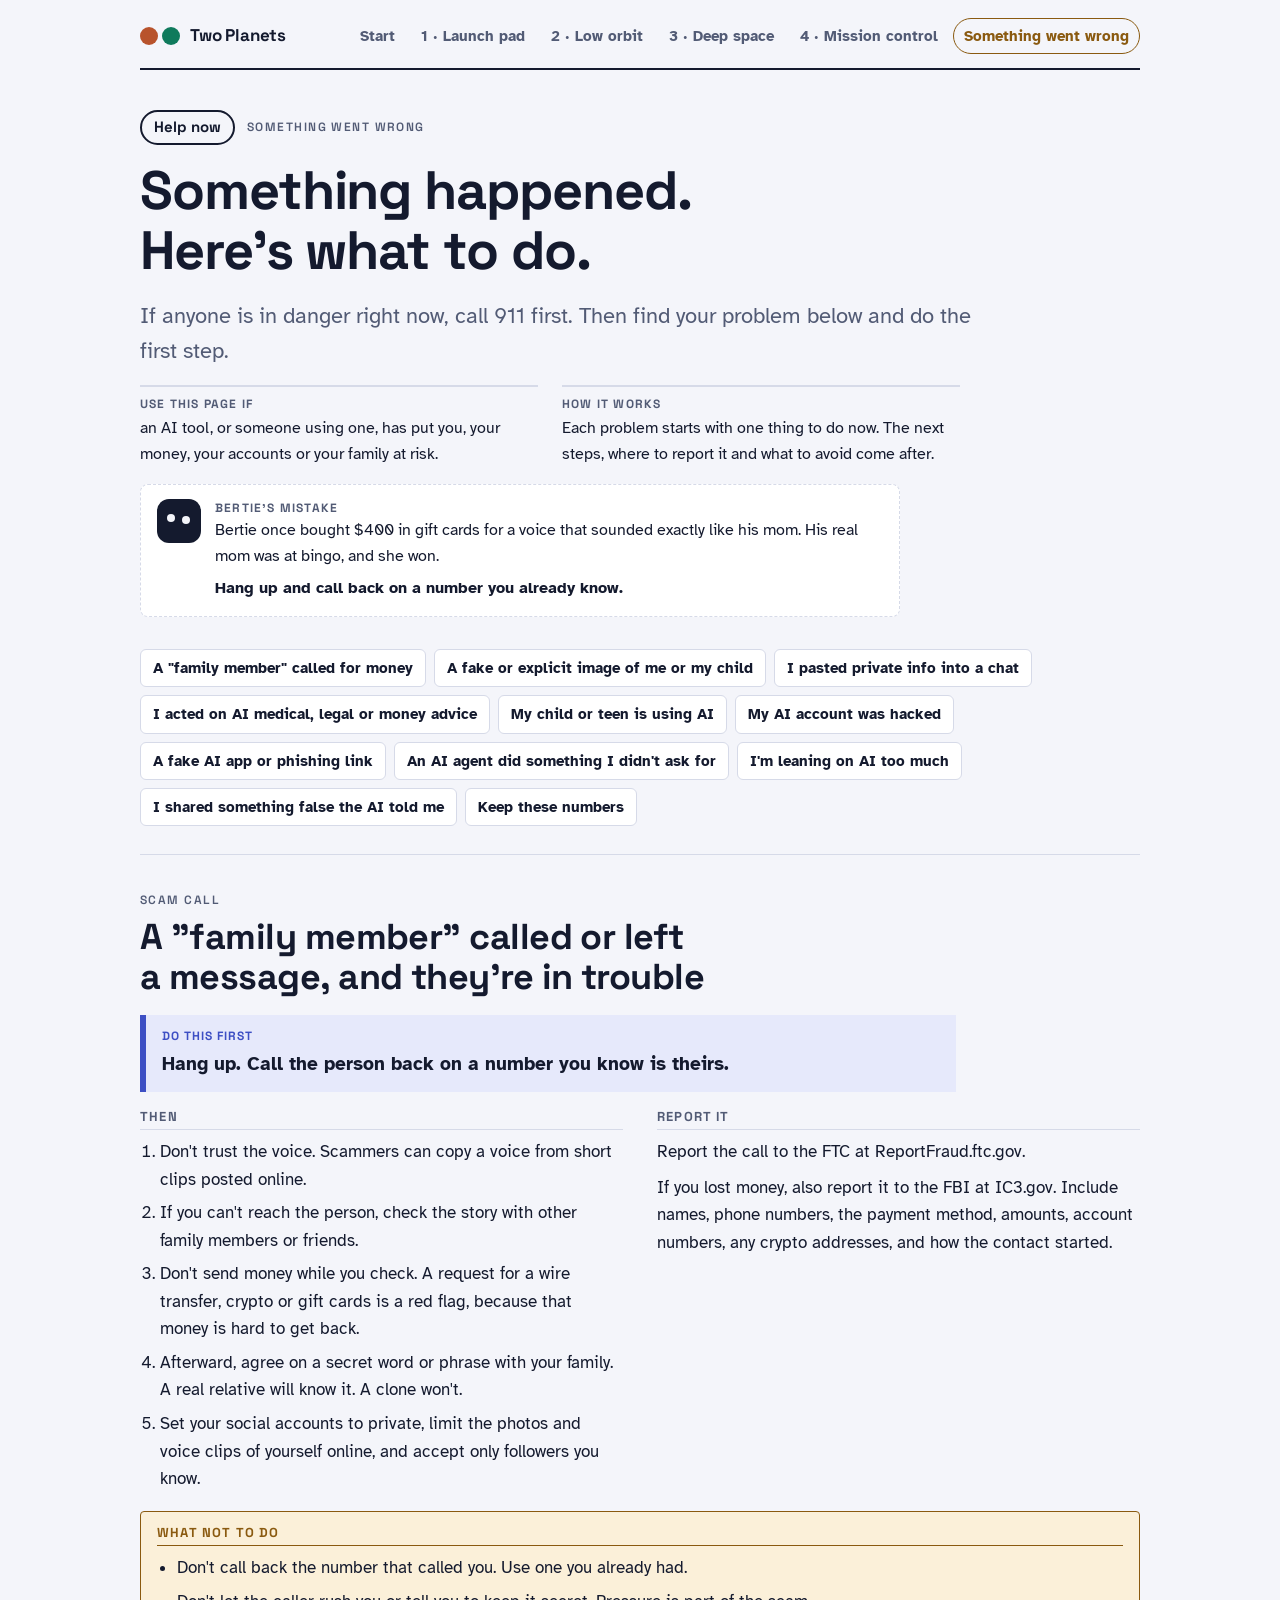
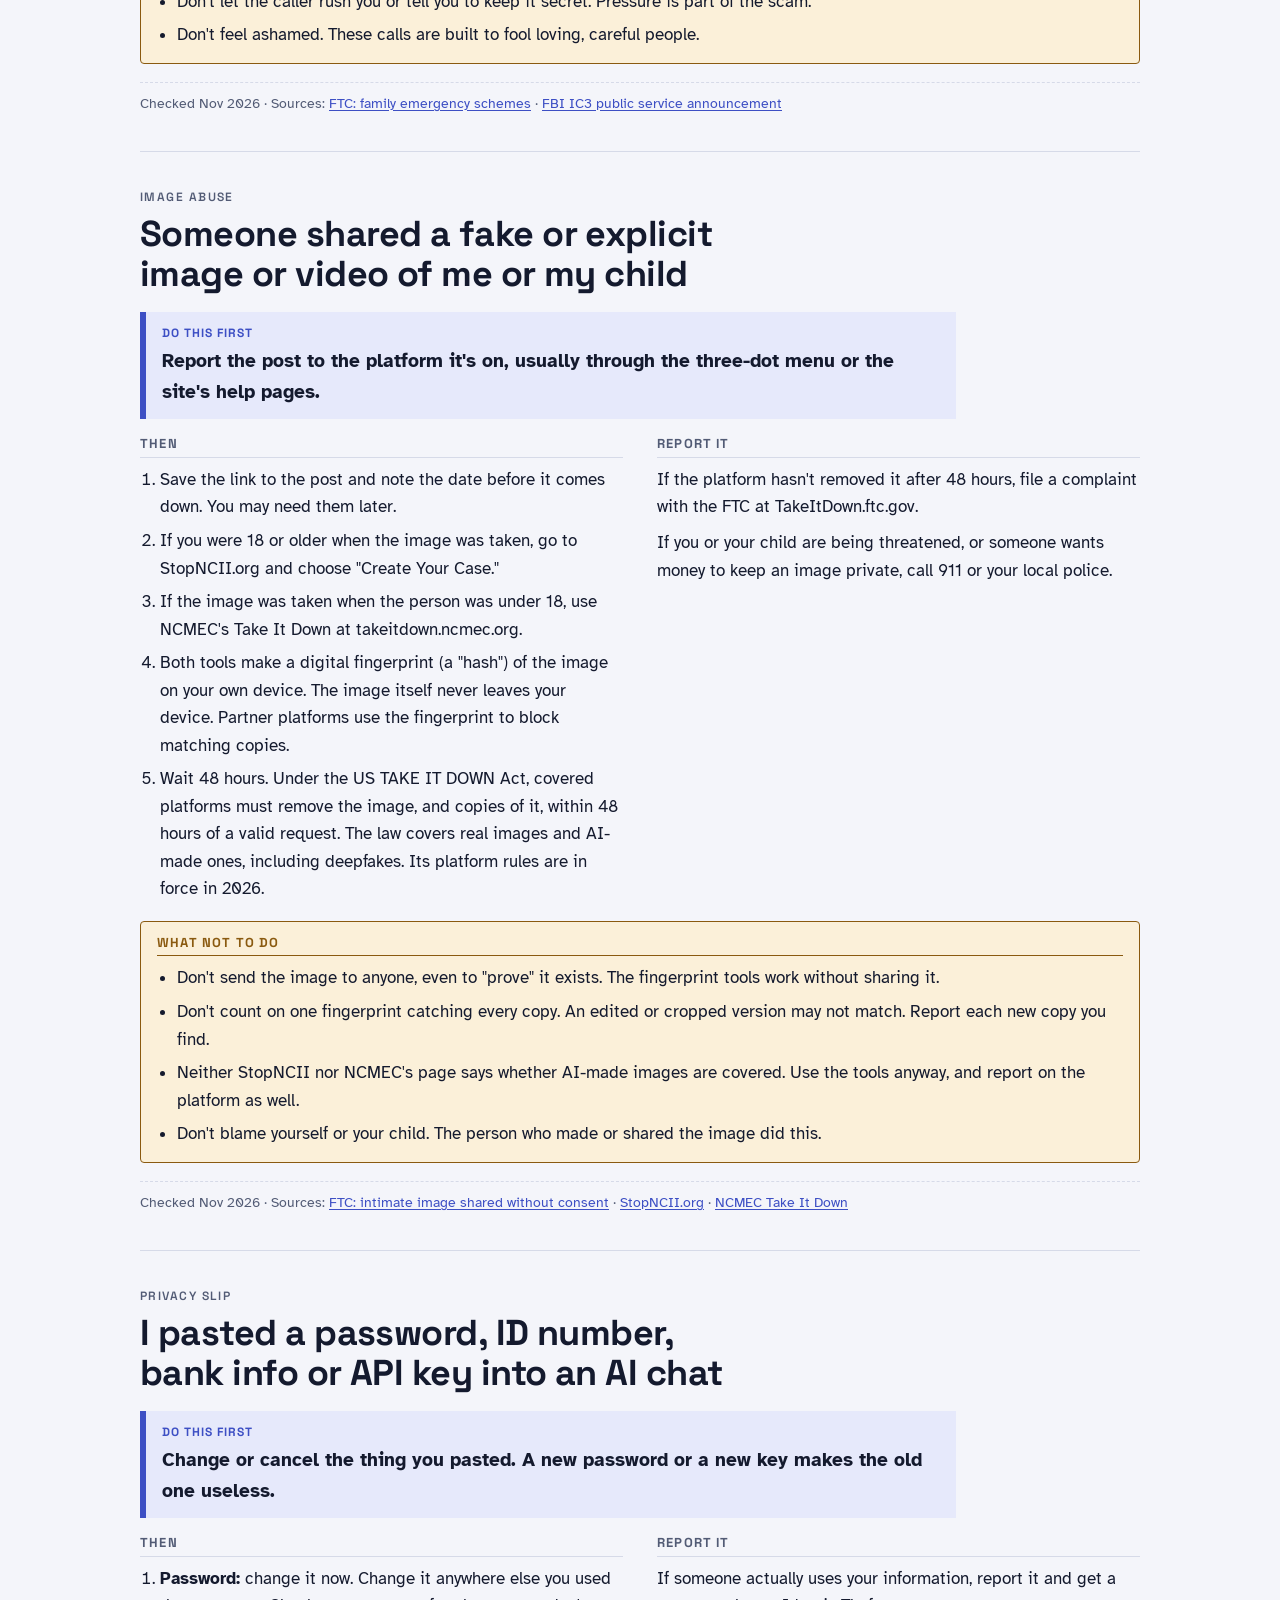
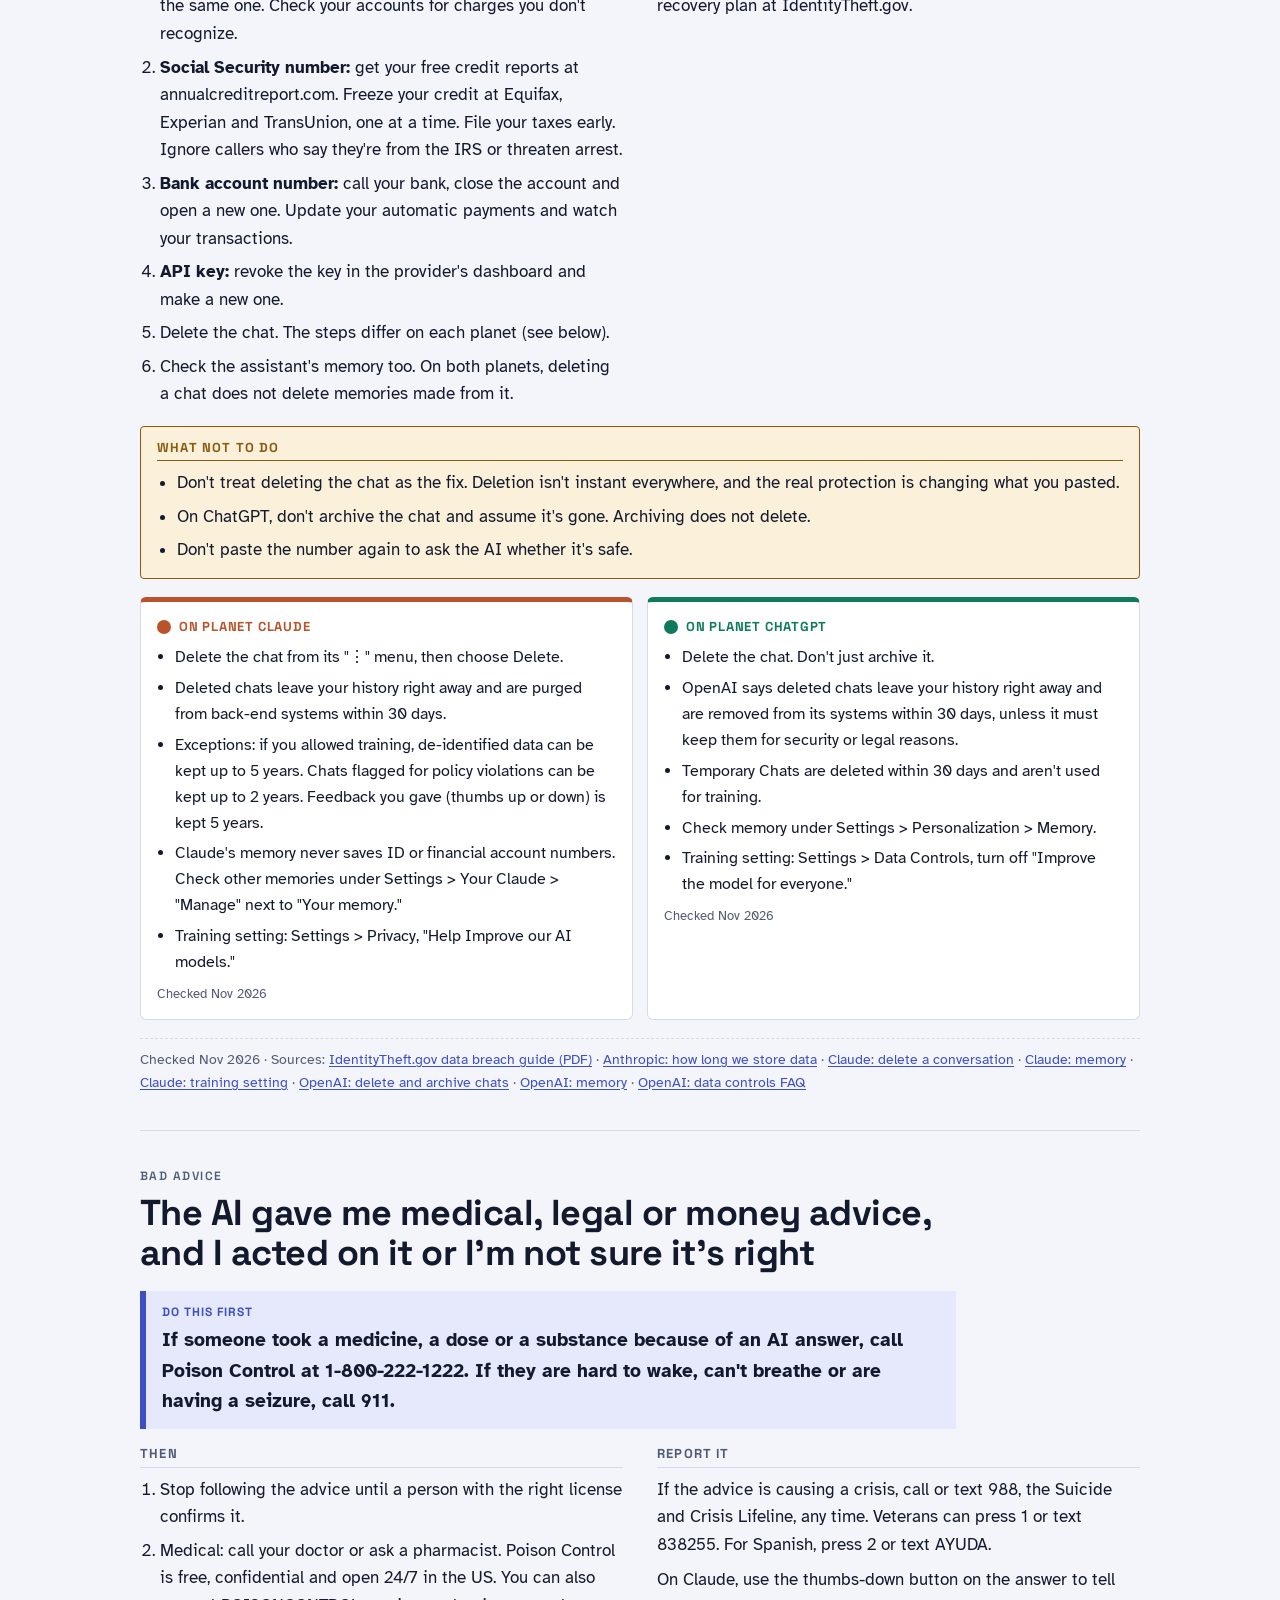
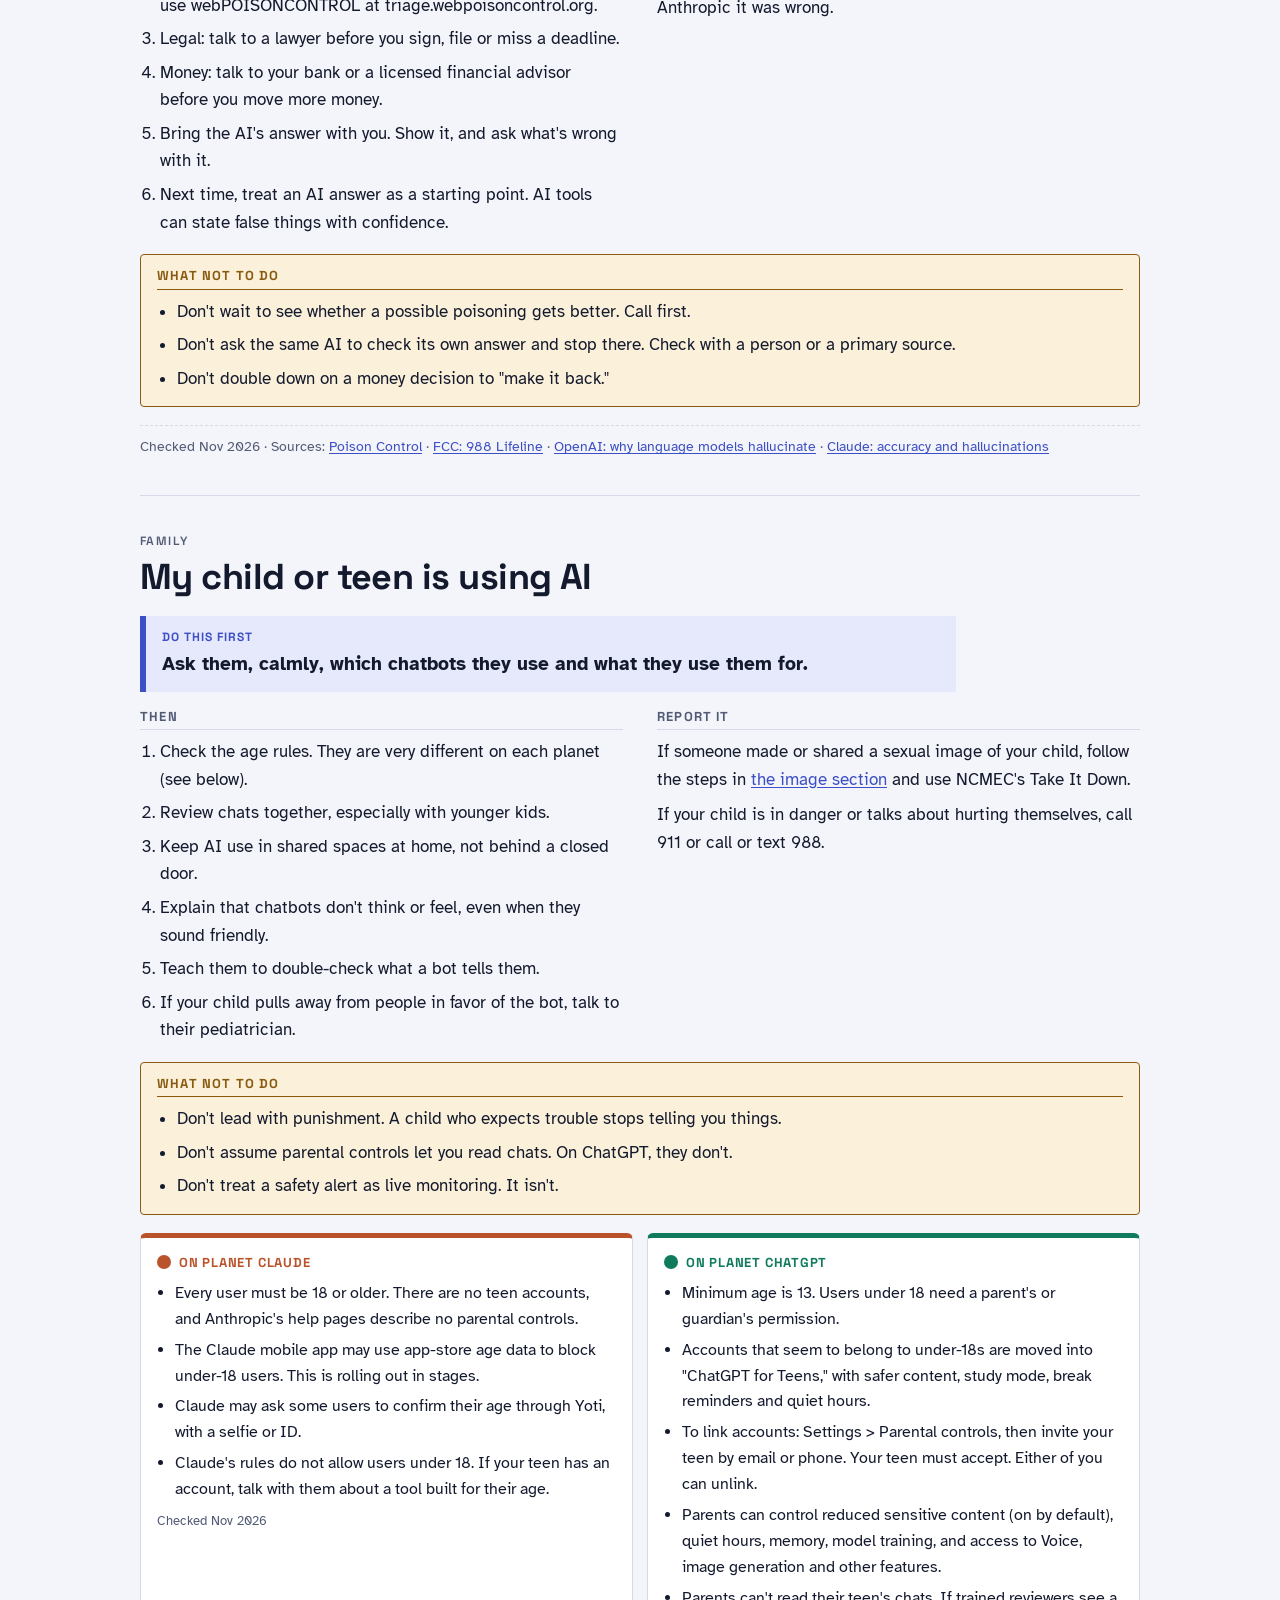
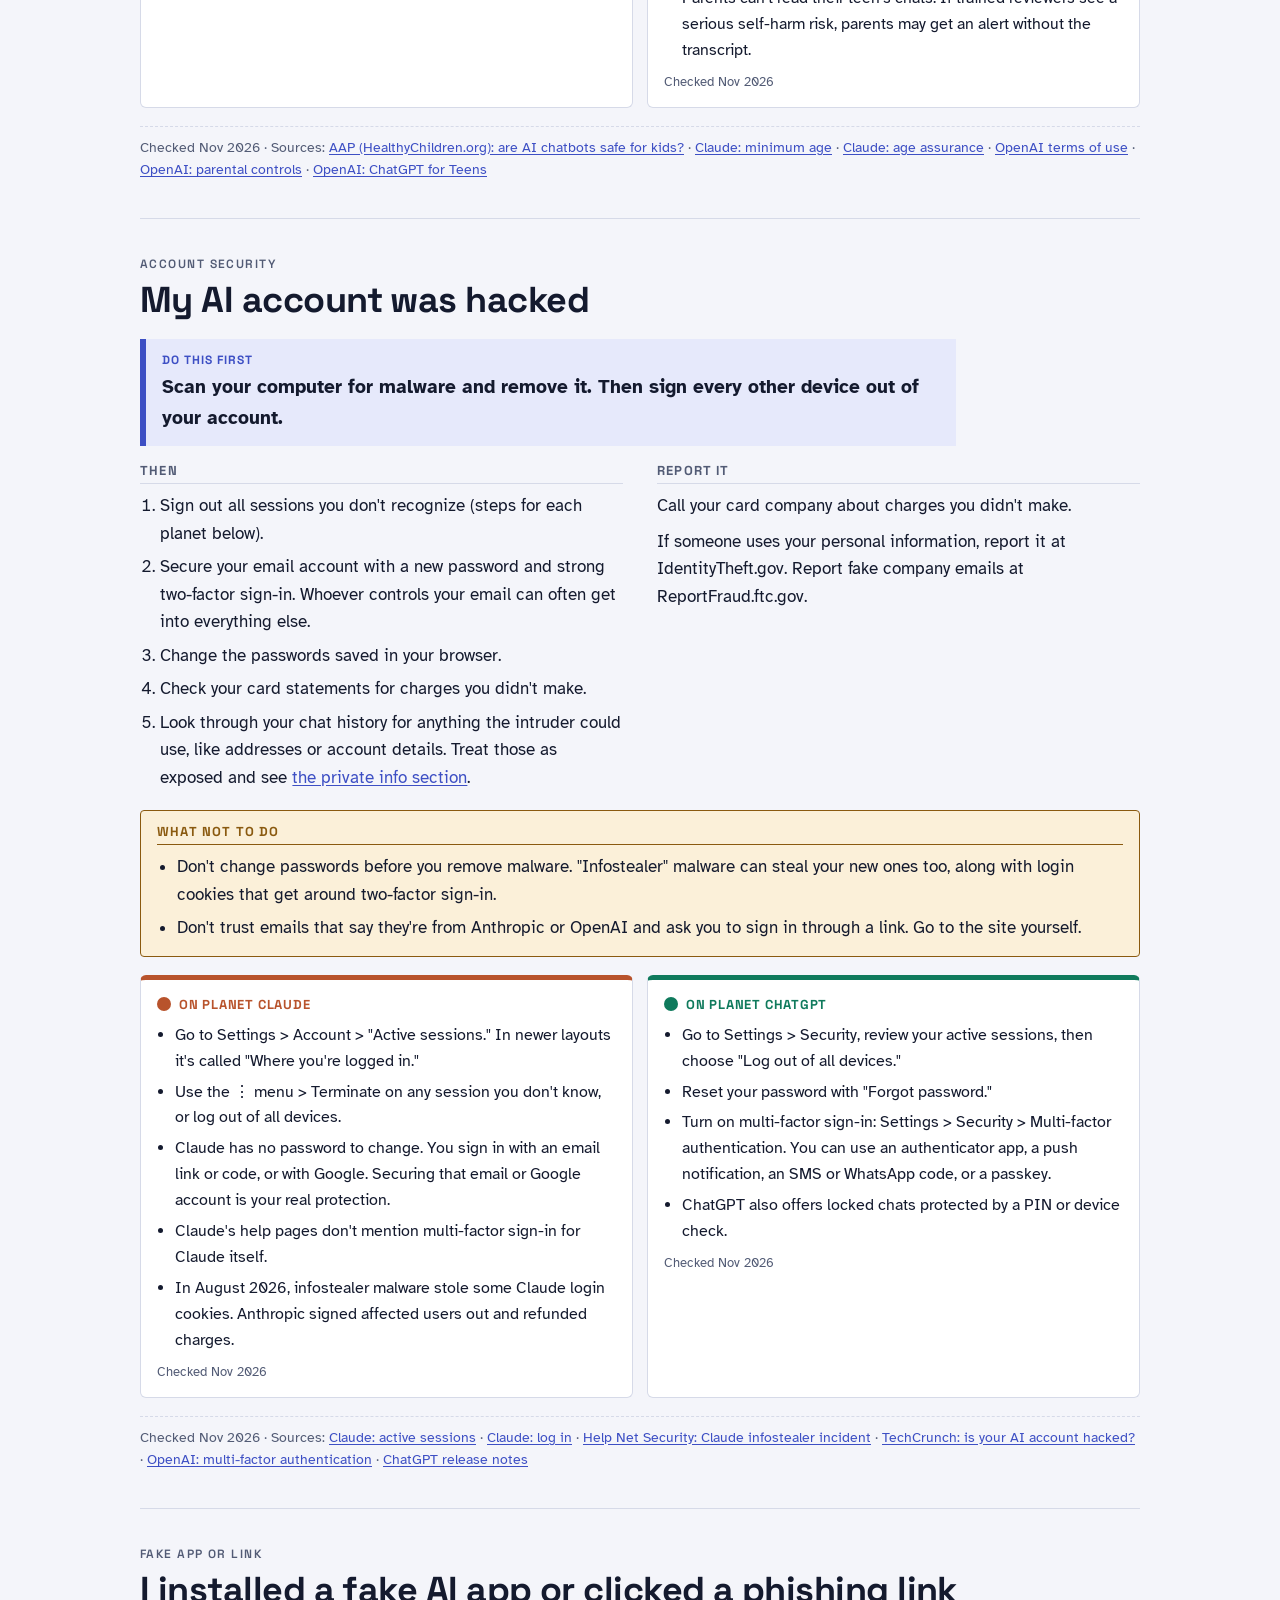
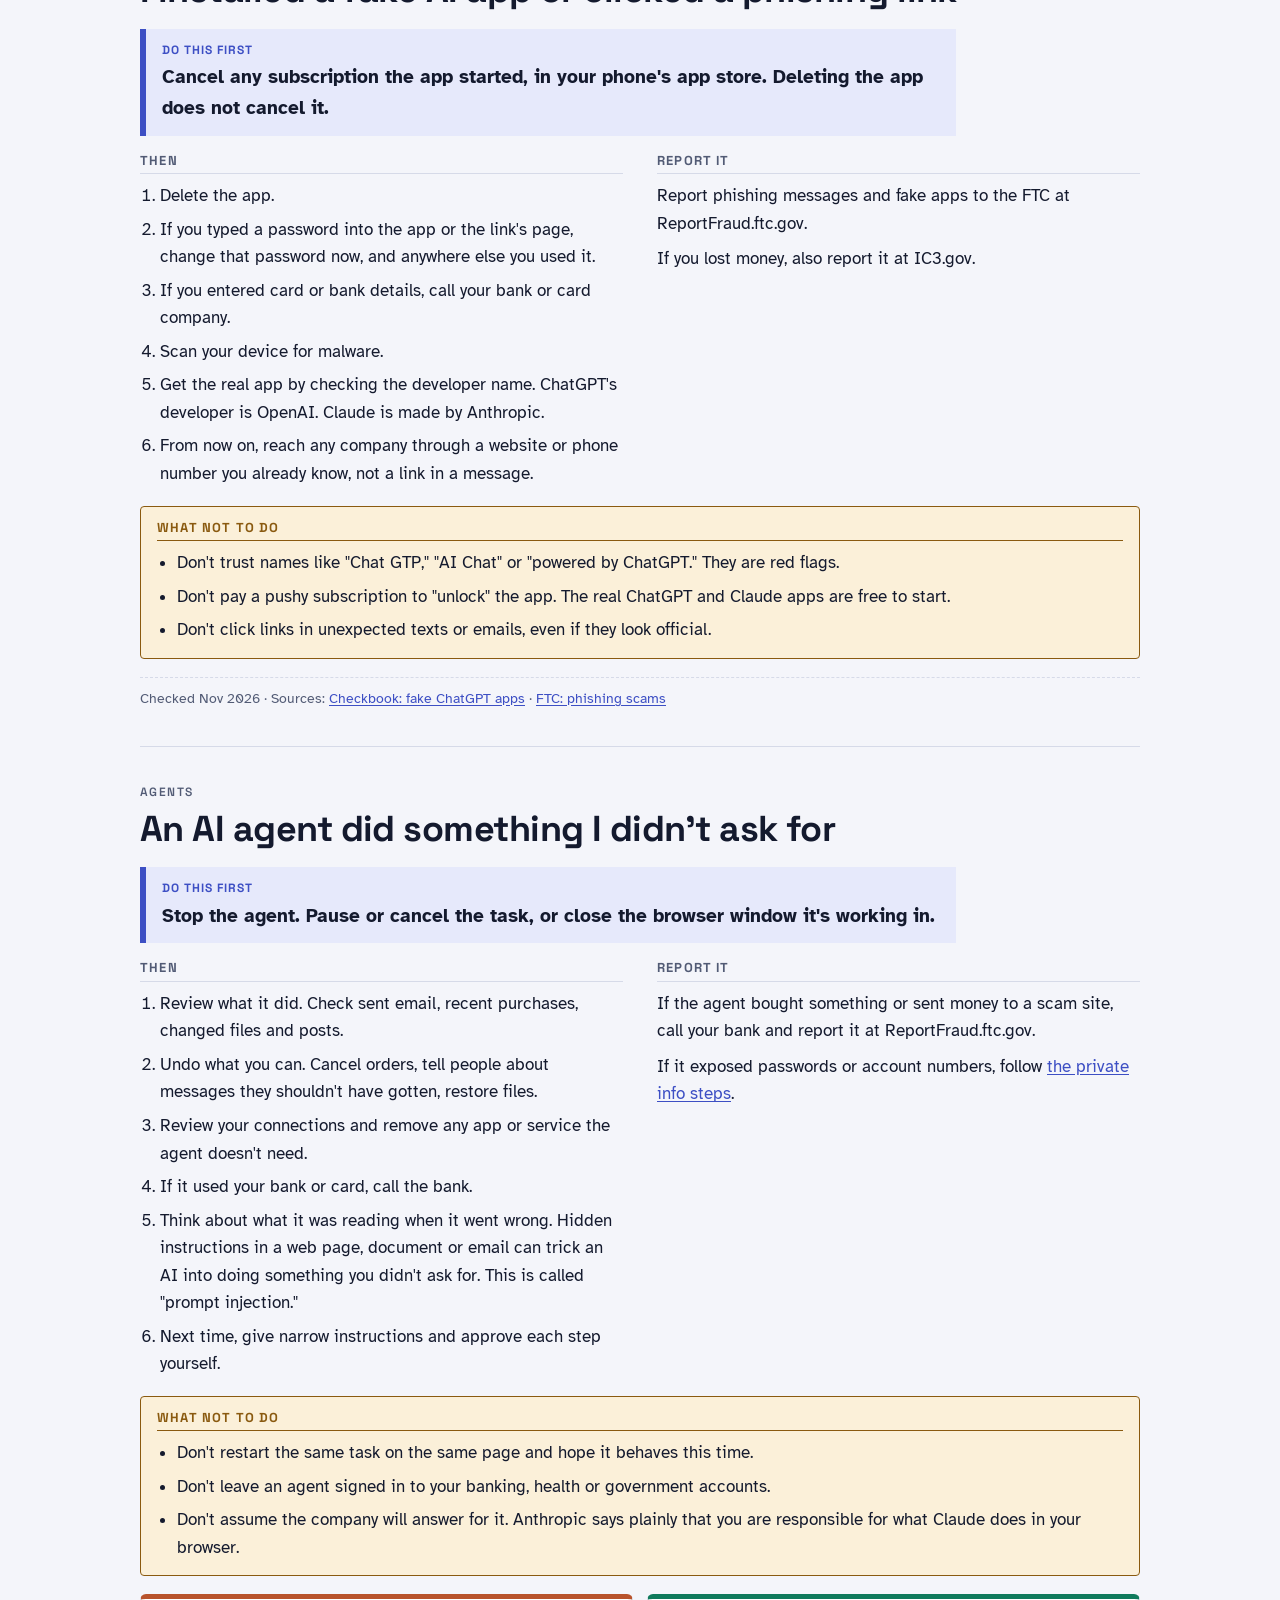
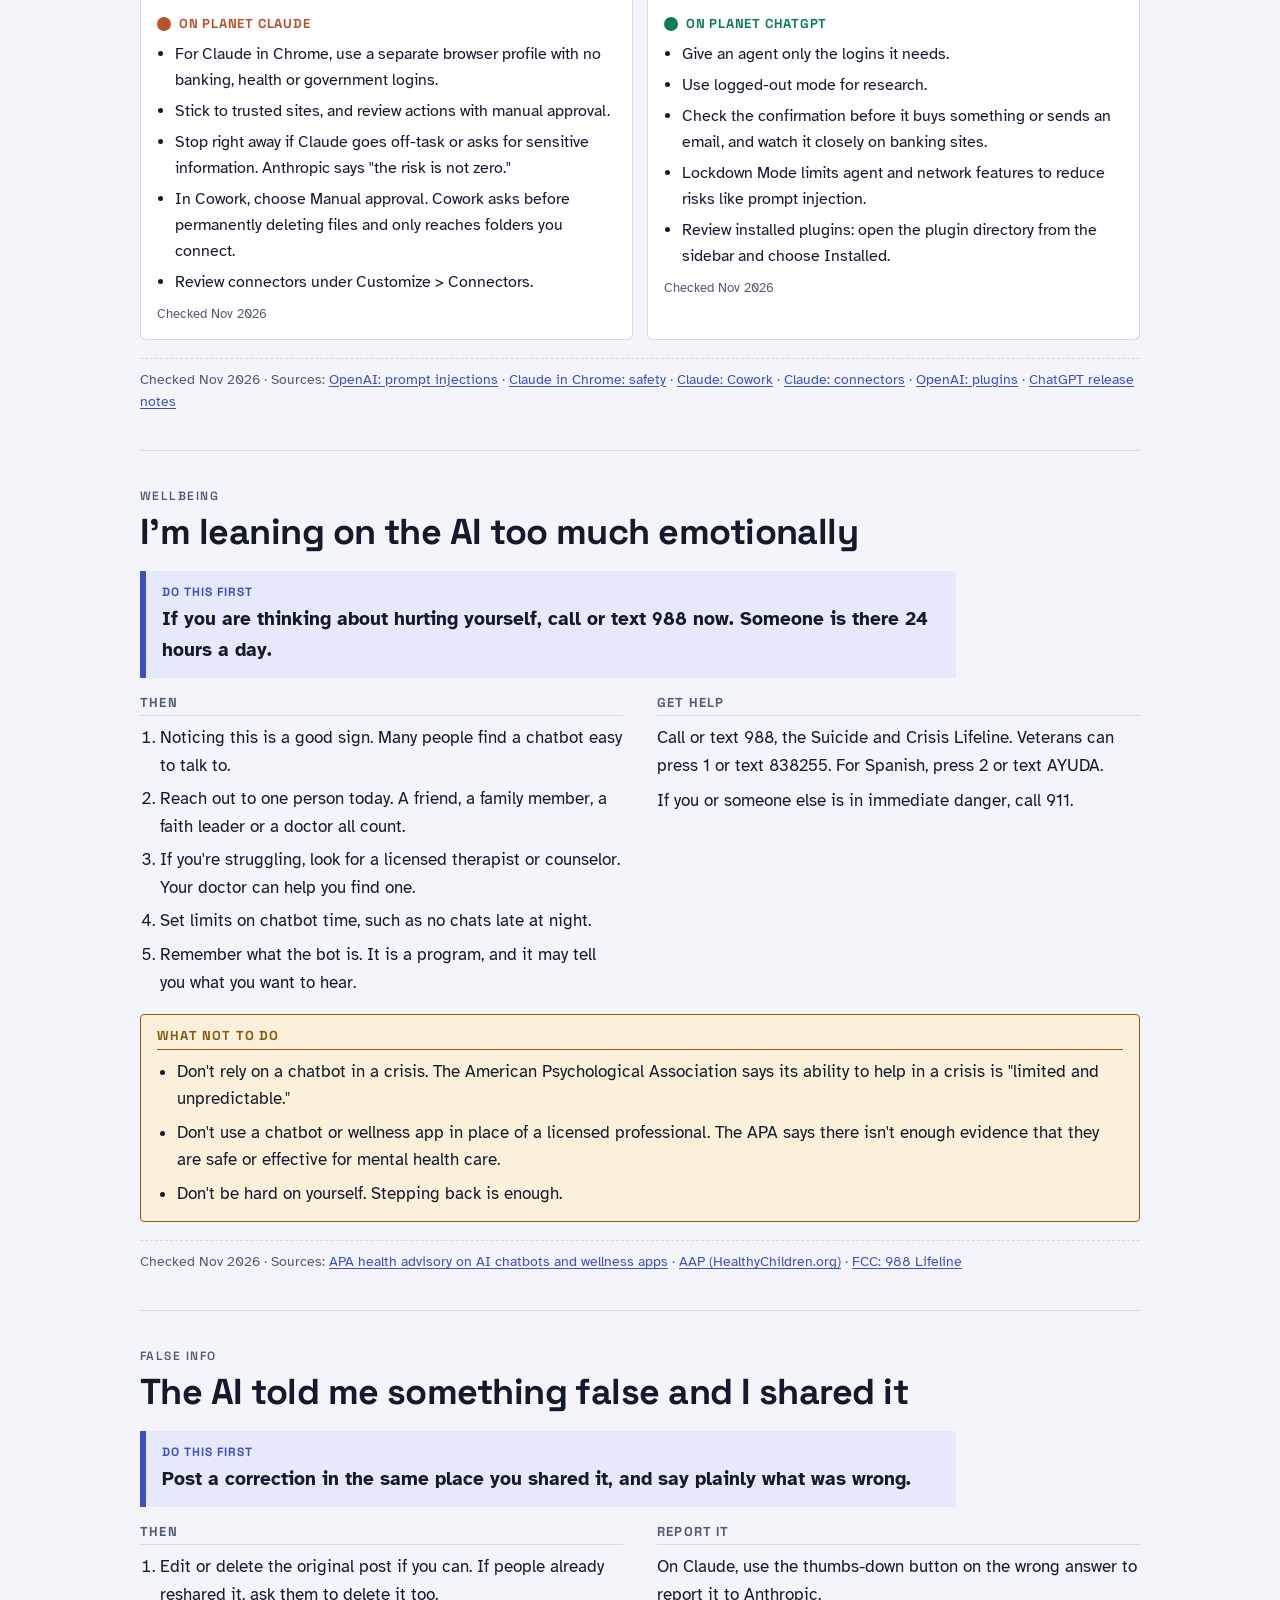
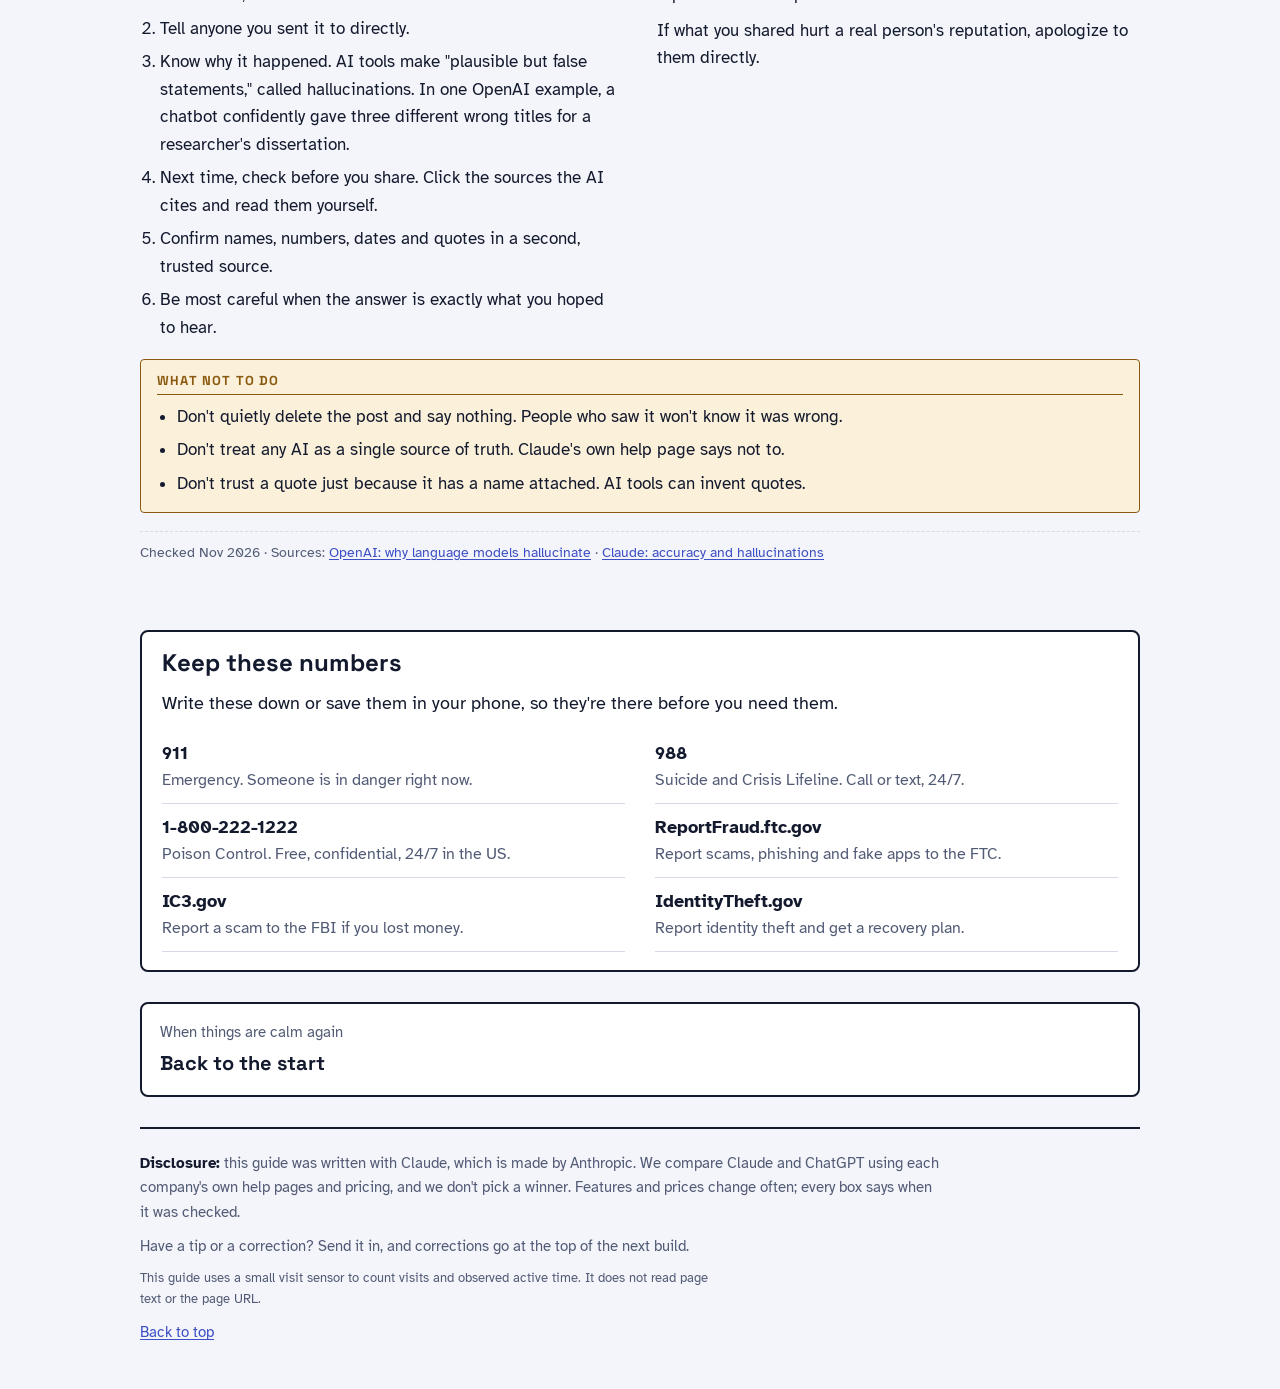
==== help.html @ ce71cc49 "Add AI Planets guide: help.html" ====
<!doctype html>
<html lang="en">
<head>
<meta charset="utf-8">
<meta name="viewport" content="width=device-width,initial-scale=1,viewport-fit=cover">
<title>Something Went Wrong · Two Planets</title>
<meta name="claude:viewport-fit-sides" content="cover">
<link rel="preconnect" href="https://fonts.googleapis.com">
<link rel="stylesheet" href="https://fonts.googleapis.com/css2?family=Space+Grotesk:wght@400;500;600;700&family=Atkinson+Hyperlegible:ital,wght@0,400;0,700;1,400&family=JetBrains+Mono:wght@400;600&display=swap">
<link rel="stylesheet" href="guide.css">
<style>:root{padding-top:env(safe-area-inset-top,0px);padding-bottom:env(safe-area-inset-bottom,0px)}</style>
</head>
<body>
<div class="wrap" id="top">

  <nav class="topnav" aria-label="Guide sections">
    <a class="brand" href="index.html"><span class="orbs" aria-hidden="true"><i></i><i></i></span><b>Two Planets</b></a>
    <ul>
      <li><a href="index.html">Start</a></li>
      <li><a href="level1.html">1 · Launch pad</a></li>
      <li><a href="level2.html">2 · Low orbit</a></li>
      <li><a href="level3.html">3 · Deep space</a></li>
      <li><a href="level4.html">4 · Mission control</a></li>
      <li><a class="sos" href="help.html" aria-current="page">Something went wrong</a></li>
    </ul>
  </nav>

  <header class="lvl-hero">
    <div class="stage"><span class="num">Help now</span><span class="eyebrow">Something went wrong</span></div>
    <h1>Something happened. Here's what to do.</h1>
    <p class="sub">If anyone is in danger right now, call 911 first. Then find your problem below and do the first step.</p>
    <div class="who">
      <div><b>Use this page if</b> an AI tool, or someone using one, has put you, your money, your accounts or your family at risk.</div>
      <div><b>How it works</b> Each problem starts with one thing to do now. The next steps, where to report it and what to avoid come after.</div>
    </div>
    <aside class="bertie">
      <span class="face" aria-hidden="true"></span>
      <div><p><b>Bertie's mistake</b>Bertie once bought $400 in gift cards for a voice that sounded exactly like his mom. His real mom was at bingo, and she won.</p><p class="lesson">Hang up and call back on a number you already know.</p></div>
    </aside>
  </header>

  <ul class="toc" aria-label="Emergencies on this page">
    <li><a href="#help-voice">A "family member" called for money</a></li>
    <li><a href="#help-deepfake">A fake or explicit image of me or my child</a></li>
    <li><a href="#help-pasted">I pasted private info into a chat</a></li>
    <li><a href="#help-advice">I acted on AI medical, legal or money advice</a></li>
    <li><a href="#help-kids">My child or teen is using AI</a></li>
    <li><a href="#help-hacked">My AI account was hacked</a></li>
    <li><a href="#help-phish">A fake AI app or phishing link</a></li>
    <li><a href="#help-agent">An AI agent did something I didn't ask for</a></li>
    <li><a href="#help-lean">I'm leaning on AI too much</a></li>
    <li><a href="#help-false">I shared something false the AI told me</a></li>
    <li><a href="#help-numbers">Keep these numbers</a></li>
  </ul>

  <!-- 1. Voice clone -->
  <section class="topic" id="help-voice">
    <header><p class="eyebrow">Scam call</p><h2>A "family member" called or left a message, and they're in trouble</h2></header>
    <p class="first"><b>Do this first</b>Hang up. Call the person back on a number you know is theirs.</p>
    <div class="fmt">
      <div><h3>Then</h3><ol>
        <li>Don't trust the voice. Scammers can copy a voice from short clips posted online.</li>
        <li>If you can't reach the person, check the story with other family members or friends.</li>
        <li>Don't send money while you check. A request for a wire transfer, crypto or gift cards is a red flag, because that money is hard to get back.</li>
        <li>Afterward, agree on a secret word or phrase with your family. A real relative will know it. A clone won't.</li>
        <li>Set your social accounts to private, limit the photos and voice clips of yourself online, and accept only followers you know.</li>
      </ol></div>
      <div><h3>Report it</h3>
        <p>Report the call to the FTC at ReportFraud.ftc.gov.</p>
        <p>If you lost money, also report it to the FBI at IC3.gov. Include names, phone numbers, the payment method, amounts, account numbers, any crypto addresses, and how the contact started.</p>
      </div>
      <div class="wide watch"><h3>What not to do</h3><ul>
        <li>Don't call back the number that called you. Use one you already had.</li>
        <li>Don't let the caller rush you or tell you to keep it secret. Pressure is part of the scam.</li>
        <li>Don't feel ashamed. These calls are built to fool loving, careful people.</li>
      </ul></div>
    </div>
    <p class="src">Checked Nov 2026 · Sources: <a href="https://consumer.ftc.gov/consumer-alerts/2023/03/scammers-use-ai-enhance-their-family-emergency-schemes" target="_blank" rel="noopener">FTC: family emergency schemes</a> · <a href="https://www.ic3.gov/psa/2024/psa241203" target="_blank" rel="noopener">FBI IC3 public service announcement</a></p>
  </section>

  <!-- 2. Deepfake / NCII -->
  <section class="topic" id="help-deepfake">
    <header><p class="eyebrow">Image abuse</p><h2>Someone shared a fake or explicit image or video of me or my child</h2></header>
    <p class="first"><b>Do this first</b>Report the post to the platform it's on, usually through the three-dot menu or the site's help pages.</p>
    <div class="fmt">
      <div><h3>Then</h3><ol>
        <li>Save the link to the post and note the date before it comes down. You may need them later.</li>
        <li>If you were 18 or older when the image was taken, go to StopNCII.org and choose "Create Your Case."</li>
        <li>If the image was taken when the person was under 18, use NCMEC's Take It Down at takeitdown.ncmec.org.</li>
        <li>Both tools make a digital fingerprint (a "hash") of the image on your own device. The image itself never leaves your device. Partner platforms use the fingerprint to block matching copies.</li>
        <li>Wait 48 hours. Under the US TAKE IT DOWN Act, covered platforms must remove the image, and copies of it, within 48 hours of a valid request. The law covers real images and AI-made ones, including deepfakes. Its platform rules are in force in 2026.</li>
      </ol></div>
      <div><h3>Report it</h3>
        <p>If the platform hasn't removed it after 48 hours, file a complaint with the FTC at TakeItDown.ftc.gov.</p>
        <p>If you or your child are being threatened, or someone wants money to keep an image private, call 911 or your local police.</p>
      </div>
      <div class="wide watch"><h3>What not to do</h3><ul>
        <li>Don't send the image to anyone, even to "prove" it exists. The fingerprint tools work without sharing it.</li>
        <li>Don't count on one fingerprint catching every copy. An edited or cropped version may not match. Report each new copy you find.</li>
        <li>Neither StopNCII nor NCMEC's page says whether AI-made images are covered. Use the tools anyway, and report on the platform as well.</li>
        <li>Don't blame yourself or your child. The person who made or shared the image did this.</li>
      </ul></div>
    </div>
    <p class="src">Checked Nov 2026 · Sources: <a href="https://consumer.ftc.gov/consumer-alerts/2026/09/was-your-intimate-image-shared-online-without-your-consent-heres-what-do" target="_blank" rel="noopener">FTC: intimate image shared without consent</a> · <a href="https://stopncii.org/" target="_blank" rel="noopener">StopNCII.org</a> · <a href="https://takeitdown.ncmec.org/" target="_blank" rel="noopener">NCMEC Take It Down</a></p>
  </section>

  <!-- 3. Pasted private data -->
  <section class="topic" id="help-pasted">
    <header><p class="eyebrow">Privacy slip</p><h2>I pasted a password, ID number, bank info or API key into an AI chat</h2></header>
    <p class="first"><b>Do this first</b>Change or cancel the thing you pasted. A new password or a new key makes the old one useless.</p>
    <div class="fmt">
      <div><h3>Then</h3><ol>
        <li><b>Password:</b> change it now. Change it anywhere else you used the same one. Check your accounts for charges you don't recognize.</li>
        <li><b>Social Security number:</b> get your free credit reports at annualcreditreport.com. Freeze your credit at Equifax, Experian and TransUnion, one at a time. File your taxes early. Ignore callers who say they're from the IRS or threaten arrest.</li>
        <li><b>Bank account number:</b> call your bank, close the account and open a new one. Update your automatic payments and watch your transactions.</li>
        <li><b>API key:</b> revoke the key in the provider's dashboard and make a new one.</li>
        <li>Delete the chat. The steps differ on each planet (see below).</li>
        <li>Check the assistant's memory too. On both planets, deleting a chat does not delete memories made from it.</li>
      </ol></div>
      <div><h3>Report it</h3>
        <p>If someone actually uses your information, report it and get a recovery plan at IdentityTheft.gov.</p>
      </div>
      <div class="wide watch"><h3>What not to do</h3><ul>
        <li>Don't treat deleting the chat as the fix. Deletion isn't instant everywhere, and the real protection is changing what you pasted.</li>
        <li>On ChatGPT, don't archive the chat and assume it's gone. Archiving does not delete.</li>
        <li>Don't paste the number again to ask the AI whether it's safe.</li>
      </ul></div>
    </div>
    <div class="planets">
      <div class="planet claude"><b>On Planet Claude</b><ul>
        <li>Delete the chat from its "⋮" menu, then choose Delete.</li>
        <li>Deleted chats leave your history right away and are purged from back-end systems within 30 days.</li>
        <li>Exceptions: if you allowed training, de-identified data can be kept up to 5 years. Chats flagged for policy violations can be kept up to 2 years. Feedback you gave (thumbs up or down) is kept 5 years.</li>
        <li>Claude's memory never saves ID or financial account numbers. Check other memories under Settings > Your Claude > "Manage" next to "Your memory."</li>
        <li>Training setting: Settings > Privacy, "Help Improve our AI models."</li>
      </ul><p class="checked">Checked Nov 2026</p></div>
      <div class="planet gpt"><b>On Planet ChatGPT</b><ul>
        <li>Delete the chat. Don't just archive it.</li>
        <li>OpenAI says deleted chats leave your history right away and are removed from its systems within 30 days, unless it must keep them for security or legal reasons.</li>
        <li>Temporary Chats are deleted within 30 days and aren't used for training.</li>
        <li>Check memory under Settings > Personalization > Memory.</li>
        <li>Training setting: Settings > Data Controls, turn off "Improve the model for everyone."</li>
      </ul><p class="checked">Checked Nov 2026</p></div>
    </div>
    <p class="src">Checked Nov 2026 · Sources: <a href="https://www.identitytheft.gov/assets/pdf/Data_Breach.pdf" target="_blank" rel="noopener">IdentityTheft.gov data breach guide (PDF)</a> · <a href="https://privacy.claude.com/en/articles/10023548-how-long-do-you-store-my-data" target="_blank" rel="noopener">Anthropic: how long we store data</a> · <a href="https://support.claude.com/en/articles/8230524-delete-or-rename-a-conversation" target="_blank" rel="noopener">Claude: delete a conversation</a> · <a href="https://support.claude.com/en/articles/11817273" target="_blank" rel="noopener">Claude: memory</a> · <a href="https://privacy.claude.com/en/articles/12109829-how-do-i-change-my-model-improvement-privacy-settings" target="_blank" rel="noopener">Claude: training setting</a> · <a href="https://help-lb.openai.com/en/articles/8809935-how-to-delete-and-archive-chats-in-chatgpt" target="_blank" rel="noopener">OpenAI: delete and archive chats</a> · <a href="https://help-lb.openai.com/en/articles/8590148" target="_blank" rel="noopener">OpenAI: memory</a> · <a href="https://help.openai.com/en/articles/7730893-data-controls-faq" target="_blank" rel="noopener">OpenAI: data controls FAQ</a></p>
  </section>

  <!-- 4. Medical / legal / money advice -->
  <section class="topic" id="help-advice">
    <header><p class="eyebrow">Bad advice</p><h2>The AI gave me medical, legal or money advice, and I acted on it or I'm not sure it's right</h2></header>
    <p class="first"><b>Do this first</b>If someone took a medicine, a dose or a substance because of an AI answer, call Poison Control at 1-800-222-1222. If they are hard to wake, can't breathe or are having a seizure, call 911.</p>
    <div class="fmt">
      <div><h3>Then</h3><ol>
        <li>Stop following the advice until a person with the right license confirms it.</li>
        <li>Medical: call your doctor or ask a pharmacist. Poison Control is free, confidential and open 24/7 in the US. You can also use webPOISONCONTROL at triage.webpoisoncontrol.org.</li>
        <li>Legal: talk to a lawyer before you sign, file or miss a deadline.</li>
        <li>Money: talk to your bank or a licensed financial advisor before you move more money.</li>
        <li>Bring the AI's answer with you. Show it, and ask what's wrong with it.</li>
        <li>Next time, treat an AI answer as a starting point. AI tools can state false things with confidence.</li>
      </ol></div>
      <div><h3>Report it</h3>
        <p>If the advice is causing a crisis, call or text 988, the Suicide and Crisis Lifeline, any time. Veterans can press 1 or text 838255. For Spanish, press 2 or text AYUDA.</p>
        <p>On Claude, use the thumbs-down button on the answer to tell Anthropic it was wrong.</p>
      </div>
      <div class="wide watch"><h3>What not to do</h3><ul>
        <li>Don't wait to see whether a possible poisoning gets better. Call first.</li>
        <li>Don't ask the same AI to check its own answer and stop there. Check with a person or a primary source.</li>
        <li>Don't double down on a money decision to "make it back."</li>
      </ul></div>
    </div>
    <p class="src">Checked Nov 2026 · Sources: <a href="https://www.poison.org/how-to-get-help-from-poison-control" target="_blank" rel="noopener">Poison Control</a> · <a href="https://www.fcc.gov/988-suicide-and-crisis-lifeline" target="_blank" rel="noopener">FCC: 988 Lifeline</a> · <a href="https://openai.com/index/why-language-models-hallucinate/" target="_blank" rel="noopener">OpenAI: why language models hallucinate</a> · <a href="https://support.claude.com/en/articles/8525154" target="_blank" rel="noopener">Claude: accuracy and hallucinations</a></p>
  </section>

  <!-- 5. Kids and teens -->
  <section class="topic" id="help-kids">
    <header><p class="eyebrow">Family</p><h2>My child or teen is using AI</h2></header>
    <p class="first"><b>Do this first</b>Ask them, calmly, which chatbots they use and what they use them for.</p>
    <div class="fmt">
      <div><h3>Then</h3><ol>
        <li>Check the age rules. They are very different on each planet (see below).</li>
        <li>Review chats together, especially with younger kids.</li>
        <li>Keep AI use in shared spaces at home, not behind a closed door.</li>
        <li>Explain that chatbots don't think or feel, even when they sound friendly.</li>
        <li>Teach them to double-check what a bot tells them.</li>
        <li>If your child pulls away from people in favor of the bot, talk to their pediatrician.</li>
      </ol></div>
      <div><h3>Report it</h3>
        <p>If someone made or shared a sexual image of your child, follow the steps in <a href="#help-deepfake">the image section</a> and use NCMEC's Take It Down.</p>
        <p>If your child is in danger or talks about hurting themselves, call 911 or call or text 988.</p>
      </div>
      <div class="wide watch"><h3>What not to do</h3><ul>
        <li>Don't lead with punishment. A child who expects trouble stops telling you things.</li>
        <li>Don't assume parental controls let you read chats. On ChatGPT, they don't.</li>
        <li>Don't treat a safety alert as live monitoring. It isn't.</li>
      </ul></div>
    </div>
    <div class="planets">
      <div class="planet claude"><b>On Planet Claude</b><ul>
        <li>Every user must be 18 or older. There are no teen accounts, and Anthropic's help pages describe no parental controls.</li>
        <li>The Claude mobile app may use app-store age data to block under-18 users. This is rolling out in stages.</li>
        <li>Claude may ask some users to confirm their age through Yoti, with a selfie or ID.</li>
        <li>Claude's rules do not allow users under 18. If your teen has an account, talk with them about a tool built for their age.</li>
      </ul><p class="checked">Checked Nov 2026</p></div>
      <div class="planet gpt"><b>On Planet ChatGPT</b><ul>
        <li>Minimum age is 13. Users under 18 need a parent's or guardian's permission.</li>
        <li>Accounts that seem to belong to under-18s are moved into "ChatGPT for Teens," with safer content, study mode, break reminders and quiet hours.</li>
        <li>To link accounts: Settings > Parental controls, then invite your teen by email or phone. Your teen must accept. Either of you can unlink.</li>
        <li>Parents can control reduced sensitive content (on by default), quiet hours, memory, model training, and access to Voice, image generation and other features.</li>
        <li>Parents can't read their teen's chats. If trained reviewers see a serious self-harm risk, parents may get an alert without the transcript.</li>
      </ul><p class="checked">Checked Nov 2026</p></div>
    </div>
    <p class="src">Checked Nov 2026 · Sources: <a href="https://healthychildren.org/English/family-life/Media/Pages/are-ai-chatbots-safe-for-kids.aspx" target="_blank" rel="noopener">AAP (HealthyChildren.org): are AI chatbots safe for kids?</a> · <a href="https://support.claude.com/en/articles/13117299-minimum-age-requirement-access-restriction" target="_blank" rel="noopener">Claude: minimum age</a> · <a href="https://support.claude.com/en/articles/15171100-age-assurance-on-claude" target="_blank" rel="noopener">Claude: age assurance</a> · <a href="https://openai.com/policies/terms-of-use/" target="_blank" rel="noopener">OpenAI terms of use</a> · <a href="https://help-lb.openai.com/en/articles/12315553" target="_blank" rel="noopener">OpenAI: parental controls</a> · <a href="https://help.openai.com/articles/20001421" target="_blank" rel="noopener">OpenAI: ChatGPT for Teens</a></p>
  </section>

  <!-- 6. Hacked account -->
  <section class="topic" id="help-hacked">
    <header><p class="eyebrow">Account security</p><h2>My AI account was hacked</h2></header>
    <p class="first"><b>Do this first</b>Scan your computer for malware and remove it. Then sign every other device out of your account.</p>
    <div class="fmt">
      <div><h3>Then</h3><ol>
        <li>Sign out all sessions you don't recognize (steps for each planet below).</li>
        <li>Secure your email account with a new password and strong two-factor sign-in. Whoever controls your email can often get into everything else.</li>
        <li>Change the passwords saved in your browser.</li>
        <li>Check your card statements for charges you didn't make.</li>
        <li>Look through your chat history for anything the intruder could use, like addresses or account details. Treat those as exposed and see <a href="#help-pasted">the private info section</a>.</li>
      </ol></div>
      <div><h3>Report it</h3>
        <p>Call your card company about charges you didn't make.</p>
        <p>If someone uses your personal information, report it at IdentityTheft.gov. Report fake company emails at ReportFraud.ftc.gov.</p>
      </div>
      <div class="wide watch"><h3>What not to do</h3><ul>
        <li>Don't change passwords before you remove malware. "Infostealer" malware can steal your new ones too, along with login cookies that get around two-factor sign-in.</li>
        <li>Don't trust emails that say they're from Anthropic or OpenAI and ask you to sign in through a link. Go to the site yourself.</li>
      </ul></div>
    </div>
    <div class="planets">
      <div class="planet claude"><b>On Planet Claude</b><ul>
        <li>Go to Settings > Account > "Active sessions." In newer layouts it's called "Where you're logged in."</li>
        <li>Use the ⋮ menu > Terminate on any session you don't know, or log out of all devices.</li>
        <li>Claude has no password to change. You sign in with an email link or code, or with Google. Securing that email or Google account is your real protection.</li>
        <li>Claude's help pages don't mention multi-factor sign-in for Claude itself.</li>
        <li>In August 2026, infostealer malware stole some Claude login cookies. Anthropic signed affected users out and refunded charges.</li>
      </ul><p class="checked">Checked Nov 2026</p></div>
      <div class="planet gpt"><b>On Planet ChatGPT</b><ul>
        <li>Go to Settings > Security, review your active sessions, then choose "Log out of all devices."</li>
        <li>Reset your password with "Forgot password."</li>
        <li>Turn on multi-factor sign-in: Settings > Security > Multi-factor authentication. You can use an authenticator app, a push notification, an SMS or WhatsApp code, or a passkey.</li>
        <li>ChatGPT also offers locked chats protected by a PIN or device check.</li>
      </ul><p class="checked">Checked Nov 2026</p></div>
    </div>
    <p class="src">Checked Nov 2026 · Sources: <a href="https://support.claude.com/en/articles/13124001-managing-your-active-sessions" target="_blank" rel="noopener">Claude: active sessions</a> · <a href="https://support.claude.com/en/articles/13189465-log-in-to-your-claude-account" target="_blank" rel="noopener">Claude: log in</a> · <a href="https://helpnetsecurity.com/2026/08/31/claude-accounts-compromised-through-infostealer" target="_blank" rel="noopener">Help Net Security: Claude infostealer incident</a> · <a href="https://techcrunch.com/2026/08/15/how-to-tell-if-your-ai-platforms-accounts-have-been-hacked" target="_blank" rel="noopener">TechCrunch: is your AI account hacked?</a> · <a href="https://help-lb.openai.com/en/articles/7967234-enabling-multi-factor-authentication-mfa-with-openai" target="_blank" rel="noopener">OpenAI: multi-factor authentication</a> · <a href="https://help-lb.openai.com/en/articles/6825453-chatgpt-release-notes" target="_blank" rel="noopener">ChatGPT release notes</a></p>
  </section>

  <!-- 7. Fake app / phishing -->
  <section class="topic" id="help-phish">
    <header><p class="eyebrow">Fake app or link</p><h2>I installed a fake AI app or clicked a phishing link</h2></header>
    <p class="first"><b>Do this first</b>Cancel any subscription the app started, in your phone's app store. Deleting the app does not cancel it.</p>
    <div class="fmt">
      <div><h3>Then</h3><ol>
        <li>Delete the app.</li>
        <li>If you typed a password into the app or the link's page, change that password now, and anywhere else you used it.</li>
        <li>If you entered card or bank details, call your bank or card company.</li>
        <li>Scan your device for malware.</li>
        <li>Get the real app by checking the developer name. ChatGPT's developer is OpenAI. Claude is made by Anthropic.</li>
        <li>From now on, reach any company through a website or phone number you already know, not a link in a message.</li>
      </ol></div>
      <div><h3>Report it</h3>
        <p>Report phishing messages and fake apps to the FTC at ReportFraud.ftc.gov.</p>
        <p>If you lost money, also report it at IC3.gov.</p>
      </div>
      <div class="wide watch"><h3>What not to do</h3><ul>
        <li>Don't trust names like "Chat GTP," "AI Chat" or "powered by ChatGPT." They are red flags.</li>
        <li>Don't pay a pushy subscription to "unlock" the app. The real ChatGPT and Claude apps are free to start.</li>
        <li>Don't click links in unexpected texts or emails, even if they look official.</li>
      </ul></div>
    </div>
    <p class="src">Checked Nov 2026 · Sources: <a href="https://www.checkbook.org/national/consumers-notebook/articles/Fraud-Alert-Fake-ChatGPT-Apps-Commonplace-in-App-Stores-7813" target="_blank" rel="noopener">Checkbook: fake ChatGPT apps</a> · <a href="https://consumer.ftc.gov/consumer-alerts/2024/12/phishing-scams-can-be-hard-spot" target="_blank" rel="noopener">FTC: phishing scams</a></p>
  </section>

  <!-- 8. Agent / prompt injection -->
  <section class="topic" id="help-agent">
    <header><p class="eyebrow">Agents</p><h2>An AI agent did something I didn't ask for</h2></header>
    <p class="first"><b>Do this first</b>Stop the agent. Pause or cancel the task, or close the browser window it's working in.</p>
    <div class="fmt">
      <div><h3>Then</h3><ol>
        <li>Review what it did. Check sent email, recent purchases, changed files and posts.</li>
        <li>Undo what you can. Cancel orders, tell people about messages they shouldn't have gotten, restore files.</li>
        <li>Review your connections and remove any app or service the agent doesn't need.</li>
        <li>If it used your bank or card, call the bank.</li>
        <li>Think about what it was reading when it went wrong. Hidden instructions in a web page, document or email can trick an AI into doing something you didn't ask for. This is called "prompt injection."</li>
        <li>Next time, give narrow instructions and approve each step yourself.</li>
      </ol></div>
      <div><h3>Report it</h3>
        <p>If the agent bought something or sent money to a scam site, call your bank and report it at ReportFraud.ftc.gov.</p>
        <p>If it exposed passwords or account numbers, follow <a href="#help-pasted">the private info steps</a>.</p>
      </div>
      <div class="wide watch"><h3>What not to do</h3><ul>
        <li>Don't restart the same task on the same page and hope it behaves this time.</li>
        <li>Don't leave an agent signed in to your banking, health or government accounts.</li>
        <li>Don't assume the company will answer for it. Anthropic says plainly that you are responsible for what Claude does in your browser.</li>
      </ul></div>
    </div>
    <div class="planets">
      <div class="planet claude"><b>On Planet Claude</b><ul>
        <li>For Claude in Chrome, use a separate browser profile with no banking, health or government logins.</li>
        <li>Stick to trusted sites, and review actions with manual approval.</li>
        <li>Stop right away if Claude goes off-task or asks for sensitive information. Anthropic says "the risk is not zero."</li>
        <li>In Cowork, choose Manual approval. Cowork asks before permanently deleting files and only reaches folders you connect.</li>
        <li>Review connectors under Customize > Connectors.</li>
      </ul><p class="checked">Checked Nov 2026</p></div>
      <div class="planet gpt"><b>On Planet ChatGPT</b><ul>
        <li>Give an agent only the logins it needs.</li>
        <li>Use logged-out mode for research.</li>
        <li>Check the confirmation before it buys something or sends an email, and watch it closely on banking sites.</li>
        <li>Lockdown Mode limits agent and network features to reduce risks like prompt injection.</li>
        <li>Review installed plugins: open the plugin directory from the sidebar and choose Installed.</li>
      </ul><p class="checked">Checked Nov 2026</p></div>
    </div>
    <p class="src">Checked Nov 2026 · Sources: <a href="https://openai.com/index/prompt-injections/" target="_blank" rel="noopener">OpenAI: prompt injections</a> · <a href="https://support.claude.com/en/articles/12902428" target="_blank" rel="noopener">Claude in Chrome: safety</a> · <a href="https://support.claude.com/en/articles/13345190-get-started-with-claude-cowork" target="_blank" rel="noopener">Claude: Cowork</a> · <a href="https://support.claude.com/en/articles/11176164-connectors-in-claude" target="_blank" rel="noopener">Claude: connectors</a> · <a href="https://help.openai.com/en/articles/20001256-plugins-in-chatgpt" target="_blank" rel="noopener">OpenAI: plugins</a> · <a href="https://help-lb.openai.com/en/articles/6825453-chatgpt-release-notes" target="_blank" rel="noopener">ChatGPT release notes</a></p>
  </section>

  <!-- 9. Emotional reliance -->
  <section class="topic" id="help-lean">
    <header><p class="eyebrow">Wellbeing</p><h2>I'm leaning on the AI too much emotionally</h2></header>
    <p class="first"><b>Do this first</b>If you are thinking about hurting yourself, call or text 988 now. Someone is there 24 hours a day.</p>
    <div class="fmt">
      <div><h3>Then</h3><ol>
        <li>Noticing this is a good sign. Many people find a chatbot easy to talk to.</li>
        <li>Reach out to one person today. A friend, a family member, a faith leader or a doctor all count.</li>
        <li>If you're struggling, look for a licensed therapist or counselor. Your doctor can help you find one.</li>
        <li>Set limits on chatbot time, such as no chats late at night.</li>
        <li>Remember what the bot is. It is a program, and it may tell you what you want to hear.</li>
      </ol></div>
      <div><h3>Get help</h3>
        <p>Call or text 988, the Suicide and Crisis Lifeline. Veterans can press 1 or text 838255. For Spanish, press 2 or text AYUDA.</p>
        <p>If you or someone else is in immediate danger, call 911.</p>
      </div>
      <div class="wide watch"><h3>What not to do</h3><ul>
        <li>Don't rely on a chatbot in a crisis. The American Psychological Association says its ability to help in a crisis is "limited and unpredictable."</li>
        <li>Don't use a chatbot or wellness app in place of a licensed professional. The APA says there isn't enough evidence that they are safe or effective for mental health care.</li>
        <li>Don't be hard on yourself. Stepping back is enough.</li>
      </ul></div>
    </div>
    <p class="src">Checked Nov 2026 · Sources: <a href="https://www.apa.org/news/press/releases/2025/11/ai-wellness-apps-mental-health" target="_blank" rel="noopener">APA health advisory on AI chatbots and wellness apps</a> · <a href="https://healthychildren.org/English/family-life/Media/Pages/are-ai-chatbots-safe-for-kids.aspx" target="_blank" rel="noopener">AAP (HealthyChildren.org)</a> · <a href="https://www.fcc.gov/988-suicide-and-crisis-lifeline" target="_blank" rel="noopener">FCC: 988 Lifeline</a></p>
  </section>

  <!-- 10. Hallucination shared -->
  <section class="topic" id="help-false">
    <header><p class="eyebrow">False info</p><h2>The AI told me something false and I shared it</h2></header>
    <p class="first"><b>Do this first</b>Post a correction in the same place you shared it, and say plainly what was wrong.</p>
    <div class="fmt">
      <div><h3>Then</h3><ol>
        <li>Edit or delete the original post if you can. If people already reshared it, ask them to delete it too.</li>
        <li>Tell anyone you sent it to directly.</li>
        <li>Know why it happened. AI tools make "plausible but false statements," called hallucinations. In one OpenAI example, a chatbot confidently gave three different wrong titles for a researcher's dissertation.</li>
        <li>Next time, check before you share. Click the sources the AI cites and read them yourself.</li>
        <li>Confirm names, numbers, dates and quotes in a second, trusted source.</li>
        <li>Be most careful when the answer is exactly what you hoped to hear.</li>
      </ol></div>
      <div><h3>Report it</h3>
        <p>On Claude, use the thumbs-down button on the wrong answer to report it to Anthropic.</p>
        <p>If what you shared hurt a real person's reputation, apologize to them directly.</p>
      </div>
      <div class="wide watch"><h3>What not to do</h3><ul>
        <li>Don't quietly delete the post and say nothing. People who saw it won't know it was wrong.</li>
        <li>Don't treat any AI as a single source of truth. Claude's own help page says not to.</li>
        <li>Don't trust a quote just because it has a name attached. AI tools can invent quotes.</li>
      </ul></div>
    </div>
    <p class="src">Checked Nov 2026 · Sources: <a href="https://openai.com/index/why-language-models-hallucinate/" target="_blank" rel="noopener">OpenAI: why language models hallucinate</a> · <a href="https://support.claude.com/en/articles/8525154" target="_blank" rel="noopener">Claude: accuracy and hallucinations</a></p>
  </section>

  <!-- Numbers -->
  <section class="levelup" id="help-numbers">
    <h2>Keep these numbers</h2>
    <p>Write these down or save them in your phone, so they're there before you need them.</p>
    <dl class="gloss">
      <div><dt>911</dt><dd>Emergency. Someone is in danger right now.</dd></div>
      <div><dt>988</dt><dd>Suicide and Crisis Lifeline. Call or text, 24/7.</dd></div>
      <div><dt>1-800-222-1222</dt><dd>Poison Control. Free, confidential, 24/7 in the US.</dd></div>
      <div><dt>ReportFraud.ftc.gov</dt><dd>Report scams, phishing and fake apps to the FTC.</dd></div>
      <div><dt>IC3.gov</dt><dd>Report a scam to the FBI if you lost money.</dd></div>
      <div><dt>IdentityTheft.gov</dt><dd>Report identity theft and get a recovery plan.</dd></div>
    </dl>
  </section>

  <nav class="next" aria-label="Where next">
    <a href="index.html"><small>When things are calm again</small><span>Back to the start</span></a>
  </nav>

  <footer>
    <p><strong>Disclosure:</strong> this guide was written with Claude, which is made by Anthropic. We compare Claude and ChatGPT using each company's own help pages and pricing, and we don't pick a winner. Features and prices change often; every box says when it was checked.</p>
    <p>Have a tip or a correction? Send it in, and corrections go at the top of the next build.</p>
    <p class="tracking-note">This guide uses a small visit sensor to count visits and observed active time. It does not read page text or the page URL.</p>
    <p><a href="#top">Back to top</a></p>
  </footer>
</div>
<script defer src="visit-sensor.js"></script>
</body>
</html>
---- guide.css ----
/* Two Planets — AI Survival Guide. Layout: a travel guide between two worlds. Each level is a stage of the trip
   (Launch pad, Low orbit, Deep space, Mission control). One reading column; every topic uses the same parts. */
:root{
  --bg:#f4f5fa;
  --surface:#ffffff;
  --ink:#141a2e;
  --muted:#525b75;
  --line:#d6dae8;
  --accent:#3d4fc4;        /* navigation ink, star-chart blue */
  --accent-soft:#e6e9fb;
  --claude:#b8532c;        /* Planet Claude: clay */
  --claude-soft:#fbeae2;
  --gpt:#0f7a5c;           /* Planet ChatGPT: green */
  --gpt-soft:#dff3ec;
  --warn:#8a5a10;
  --warn-soft:#fbf0d9;
  --ok:#2c6a3c;
  --code-bg:#eef0f7;
  --font-display:"Space Grotesk","Trebuchet MS",Arial,sans-serif;
  --font-body:"Atkinson Hyperlegible","Segoe UI",Roboto,Helvetica,Arial,sans-serif;
  --font-mono:"JetBrains Mono",ui-monospace,Menlo,Consolas,monospace;
}
@media (prefers-color-scheme: dark){:root:not([data-theme="light"]){
  --bg:#0c1020;--surface:#151b31;--ink:#e8ebf7;--muted:#a3abc6;--line:#2a3352;
  --accent:#9aa8ff;--accent-soft:#1d2546;--claude:#f0956c;--claude-soft:#33201a;
  --gpt:#5fd1a8;--gpt-soft:#12302a;--warn:#e9b65c;--warn-soft:#2d2414;--ok:#7fc890;--code-bg:#0f1428;color-scheme:dark}}
:root[data-theme="dark"]{
  --bg:#0c1020;--surface:#151b31;--ink:#e8ebf7;--muted:#a3abc6;--line:#2a3352;
  --accent:#9aa8ff;--accent-soft:#1d2546;--claude:#f0956c;--claude-soft:#33201a;
  --gpt:#5fd1a8;--gpt-soft:#12302a;--warn:#e9b65c;--warn-soft:#2d2414;--ok:#7fc890;--code-bg:#0f1428;color-scheme:dark}

*{box-sizing:border-box}
html{scroll-behavior:smooth}
@media (prefers-reduced-motion:reduce){html{scroll-behavior:auto}*{animation:none!important;transition:none!important}}
body{margin:0;background:var(--bg);color:var(--ink);font-family:var(--font-body);font-size:18px;line-height:1.62;
  padding-left:max(16px,env(safe-area-inset-left,0px));padding-right:max(16px,env(safe-area-inset-right,0px))}
.wrap{max-width:1000px;margin:0 auto}
h1,h2,h3,h4{font-family:var(--font-display);line-height:1.12;text-wrap:balance;margin:0;font-weight:700}
p{margin:0}
a{color:var(--accent);text-underline-offset:2px}
:focus-visible{outline:3px solid var(--accent);outline-offset:2px}
strong{font-weight:700}
.eyebrow{font-family:var(--font-display);font-weight:600;font-size:12px;letter-spacing:.12em;text-transform:uppercase;color:var(--muted)}
.mono,code,kbd{font-family:var(--font-mono);font-size:.88em}
code{background:var(--code-bg);padding:1px 5px;border-radius:3px;word-break:break-word}
kbd{border:1px solid var(--line);border-bottom-width:2px;padding:0 5px;border-radius:3px;background:var(--surface)}

/* Top navigation between pages */
.topnav{display:flex;flex-wrap:wrap;align-items:center;justify-content:space-between;gap:10px 20px;padding-block:18px 14px;border-bottom:2px solid var(--ink)}
.brand{display:flex;align-items:center;gap:10px;text-decoration:none;color:var(--ink)}
.brand .orbs{display:flex;gap:4px}
.brand .orbs i{width:18px;height:18px;border-radius:50%;display:block}
.brand .orbs i:first-child{background:var(--claude)}
.brand .orbs i:last-child{background:var(--gpt)}
.brand b{font-family:var(--font-display);font-size:17px;font-weight:700;letter-spacing:-.01em}
.topnav ul{display:flex;flex-wrap:wrap;gap:4px;list-style:none;margin:0;padding:0}
.topnav ul a{display:block;padding:5px 10px;font-size:15px;font-weight:700;text-decoration:none;color:var(--muted);border:1.5px solid transparent;border-radius:999px}
.topnav ul a:hover{color:var(--ink);border-color:var(--line)}
.topnav ul a[aria-current="page"]{color:var(--ink);border-color:var(--ink)}
.topnav ul a.sos{color:var(--warn);border-color:var(--warn)}

/* Level hero */
.lvl-hero{padding-block:40px 26px;display:grid;gap:16px}
.lvl-hero .stage{display:flex;align-items:center;gap:12px}
.lvl-hero .num{font-family:var(--font-display);font-weight:700;font-size:15px;border:2px solid var(--ink);border-radius:999px;padding:3px 12px}
.lvl-hero h1{font-size:clamp(32px,5.6vw,54px);letter-spacing:-.02em;max-width:18ch}
.lvl-hero .sub{font-size:clamp(19px,2.3vw,22px);color:var(--muted);max-width:60ch}
.who{display:grid;grid-template-columns:repeat(2,minmax(0,1fr));gap:12px 24px;max-width:820px;font-size:16px}
.who div{border-top:2px solid var(--line);padding-top:8px;min-width:0}
.who b{display:block;font-family:var(--font-display);font-size:12px;letter-spacing:.1em;text-transform:uppercase;color:var(--muted);margin-bottom:2px}
@media (max-width:620px){.who{grid-template-columns:1fr}}

/* Contents */
.toc{display:flex;flex-wrap:wrap;gap:8px;list-style:none;margin:0;padding:6px 0 28px}
.toc a{display:block;padding:6px 12px;border:1.5px solid var(--line);border-radius:6px;text-decoration:none;color:var(--ink);font-weight:700;font-size:15px;background:var(--surface)}
.toc a:hover{border-color:var(--accent)}

/* Lecture prose (for professor-style explanations) */
.lecture{display:grid;gap:14px;max-width:68ch;font-size:18px}
.lecture h3{font-size:20px;margin-top:10px}
.lecture ul,.lecture ol{margin:0;padding-left:1.2em;display:grid;gap:6px}

/* Topic format */
.topic{padding-block:36px;border-top:1px solid var(--line);scroll-margin-top:12px;display:grid;gap:18px}
.topic > header{display:grid;gap:6px}
.topic h2{font-size:clamp(26px,3.6vw,36px);letter-spacing:-.015em}
.first{background:var(--accent-soft);border-left:6px solid var(--accent);padding:12px 16px;font-size:19px;font-weight:700;max-width:68ch}
.first b{font-family:var(--font-display);text-transform:uppercase;letter-spacing:.08em;font-size:12px;color:var(--accent);display:block;margin-bottom:2px}
.fmt{display:grid;grid-template-columns:repeat(2,minmax(0,1fr));gap:18px 34px}
.fmt > div{min-width:0}
.fmt h3{font-family:var(--font-display);font-size:13px;font-weight:700;text-transform:uppercase;letter-spacing:.09em;color:var(--muted);margin-bottom:8px;padding-bottom:5px;border-bottom:1px solid var(--line)}
.fmt ul,.fmt ol{margin:0;padding-left:1.2em;font-size:17px;display:grid;gap:6px}
.fmt p{font-size:17px}
.fmt p + p{margin-top:8px}
.fmt .wide{grid-column:1/-1}
.watch{background:var(--warn-soft);border:1px solid var(--warn);padding:14px 16px;border-radius:4px}
.watch h3{color:var(--warn);border-bottom-color:var(--warn)}
@media (max-width:720px){.fmt{grid-template-columns:1fr}}

/* Two planets: side-by-side boxes */
.planets{display:grid;grid-template-columns:repeat(2,minmax(0,1fr));gap:14px}
.planet{border:1.5px solid var(--line);border-radius:6px;padding:14px 16px;background:var(--surface);min-width:0;display:grid;gap:8px;align-content:start}
.planet > b{display:flex;align-items:center;gap:8px;font-family:var(--font-display);font-size:13px;letter-spacing:.06em;text-transform:uppercase}
.planet > b::before{content:"";width:14px;height:14px;border-radius:50%;flex:none}
.planet.claude{border-top:5px solid var(--claude)}
.planet.claude > b{color:var(--claude)}
.planet.claude > b::before{background:var(--claude)}
.planet.gpt{border-top:5px solid var(--gpt)}
.planet.gpt > b{color:var(--gpt)}
.planet.gpt > b::before{background:var(--gpt)}
.planet ul,.planet ol{margin:0;padding-left:1.15em;font-size:16px;display:grid;gap:5px}
.planet p{font-size:16px}
.planet .checked{font-size:13px;color:var(--muted)}
@media (max-width:720px){.planets{grid-template-columns:1fr}}

/* Bertie, the guide */
.bertie{display:grid;grid-template-columns:auto minmax(0,1fr);gap:14px;align-items:start;background:var(--surface);border:1.5px dashed var(--line);border-radius:8px;padding:14px 16px;max-width:760px}
.bertie .face{width:44px;height:44px;border-radius:12px;background:var(--ink);position:relative;flex:none}
.bertie .face::before,.bertie .face::after{content:"";position:absolute;top:15px;width:8px;height:8px;border-radius:50%;background:var(--bg)}
.bertie .face::before{left:10px}
.bertie .face::after{left:25px;top:17px}
.bertie p{font-size:16px}
.bertie p b{font-family:var(--font-display);font-size:12px;letter-spacing:.1em;text-transform:uppercase;display:block;color:var(--muted)}
.bertie .lesson{margin-top:6px;font-weight:700}

/* Recipe / prompt cards */
.prompts{display:grid;grid-template-columns:repeat(2,minmax(0,1fr));gap:12px}
.prompt{background:var(--surface);border:1px solid var(--line);border-radius:6px;padding:12px 14px;display:grid;gap:6px;min-width:0}
.prompt h4{font-family:var(--font-body);font-size:16px;font-weight:700}
.prompt blockquote{margin:0;font-family:var(--font-mono);font-size:14px;line-height:1.5;background:var(--code-bg);padding:10px 12px;border-radius:4px;white-space:pre-wrap;word-break:break-word}
@media (max-width:720px){.prompts{grid-template-columns:1fr}}

/* Myth vs fact */
.myths{display:grid;grid-template-columns:repeat(2,minmax(0,1fr));gap:12px}
.myth{border:1px solid var(--line);border-radius:6px;overflow:hidden;background:var(--surface);min-width:0}
.myth p{padding:10px 14px;font-size:16px}
.myth p:first-child{background:var(--warn-soft);font-weight:700}
.myth p:first-child::before{content:"Myth: ";font-family:var(--font-display);font-size:12px;letter-spacing:.08em;text-transform:uppercase;color:var(--warn)}
.myth p:last-child::before{content:"Fact: ";font-family:var(--font-display);font-size:12px;letter-spacing:.08em;text-transform:uppercase;color:var(--ok)}
@media (max-width:720px){.myths{grid-template-columns:1fr}}

/* Code */
pre.code{background:var(--code-bg);border:1px solid var(--line);border-radius:6px;padding:12px 14px;overflow-x:auto;font-family:var(--font-mono);font-size:14px;line-height:1.55;margin:0;max-width:100%}
pre.code code{background:none;padding:0}

/* Tables */
.tbl{overflow-x:auto;max-width:100%}
table{border-collapse:collapse;width:100%;font-size:16px}
th,td{text-align:left;padding:9px 10px;border-bottom:1px solid var(--line);vertical-align:top}
th{font-family:var(--font-display);font-weight:700;font-size:12px;text-transform:uppercase;letter-spacing:.07em;border-bottom:2px solid var(--ink)}
td.num{font-variant-numeric:tabular-nums;white-space:nowrap}

/* Checklist */
.chk-title{font-family:var(--font-display);font-weight:700;font-size:13px;text-transform:uppercase;letter-spacing:.09em;color:var(--muted)}
.check{list-style:none;margin:0;padding:0;display:grid;grid-template-columns:repeat(2,minmax(0,1fr));gap:0 24px}
.check label{display:flex;gap:10px;align-items:flex-start;padding:5px 6px;cursor:pointer;font-size:17px}
.check input{width:20px;height:20px;margin-top:3px;flex:none;accent-color:var(--ok)}
.check input:checked + span{color:var(--muted);text-decoration:line-through}
@media (max-width:640px){.check{grid-template-columns:1fr}}
.levelup{background:var(--surface);border:2px solid var(--ink);border-radius:8px;padding:18px 20px;display:grid;gap:12px;margin-block:30px}
.levelup h2{font-size:24px}

/* Glossary */
.gloss{display:grid;grid-template-columns:repeat(2,minmax(0,1fr));gap:0 30px;margin:0}
.gloss div{padding:9px 0;border-bottom:1px solid var(--line);min-width:0}
.gloss dt{font-weight:700}
.gloss dd{margin:0;color:var(--muted);font-size:16px}
@media (max-width:640px){.gloss{grid-template-columns:1fr}}

/* Sources */
.src{font-size:14px;color:var(--muted);border-top:1px dashed var(--line);padding-top:10px}
.tracking-note{font-size:13px;color:var(--muted);max-width:72ch}
.src a{word-break:break-word}

/* Next stage link */
.next{display:flex;flex-wrap:wrap;gap:12px;margin-block:30px}
.next a{flex:1 1 260px;display:grid;gap:2px;text-decoration:none;color:var(--ink);background:var(--surface);border:2px solid var(--ink);border-radius:8px;padding:16px 18px}
.next a span{font-family:var(--font-display);font-weight:700;font-size:20px}
.next a small{color:var(--muted);font-size:15px}
.next a:hover{outline:3px solid var(--accent);outline-offset:2px}

footer{border-top:2px solid var(--ink);padding-block:22px 44px;font-size:15px;color:var(--muted);display:grid;gap:10px;margin-top:20px}
footer p{max-width:80ch}
footer strong{color:var(--ink)}

/* Let grid children shrink so code blocks scroll inside instead of widening the page */
.topic > *, .lecture > *, .planet > *, .levelup > *, .fmt > div > *, .watch > *{min-width:0}
li{min-width:0}
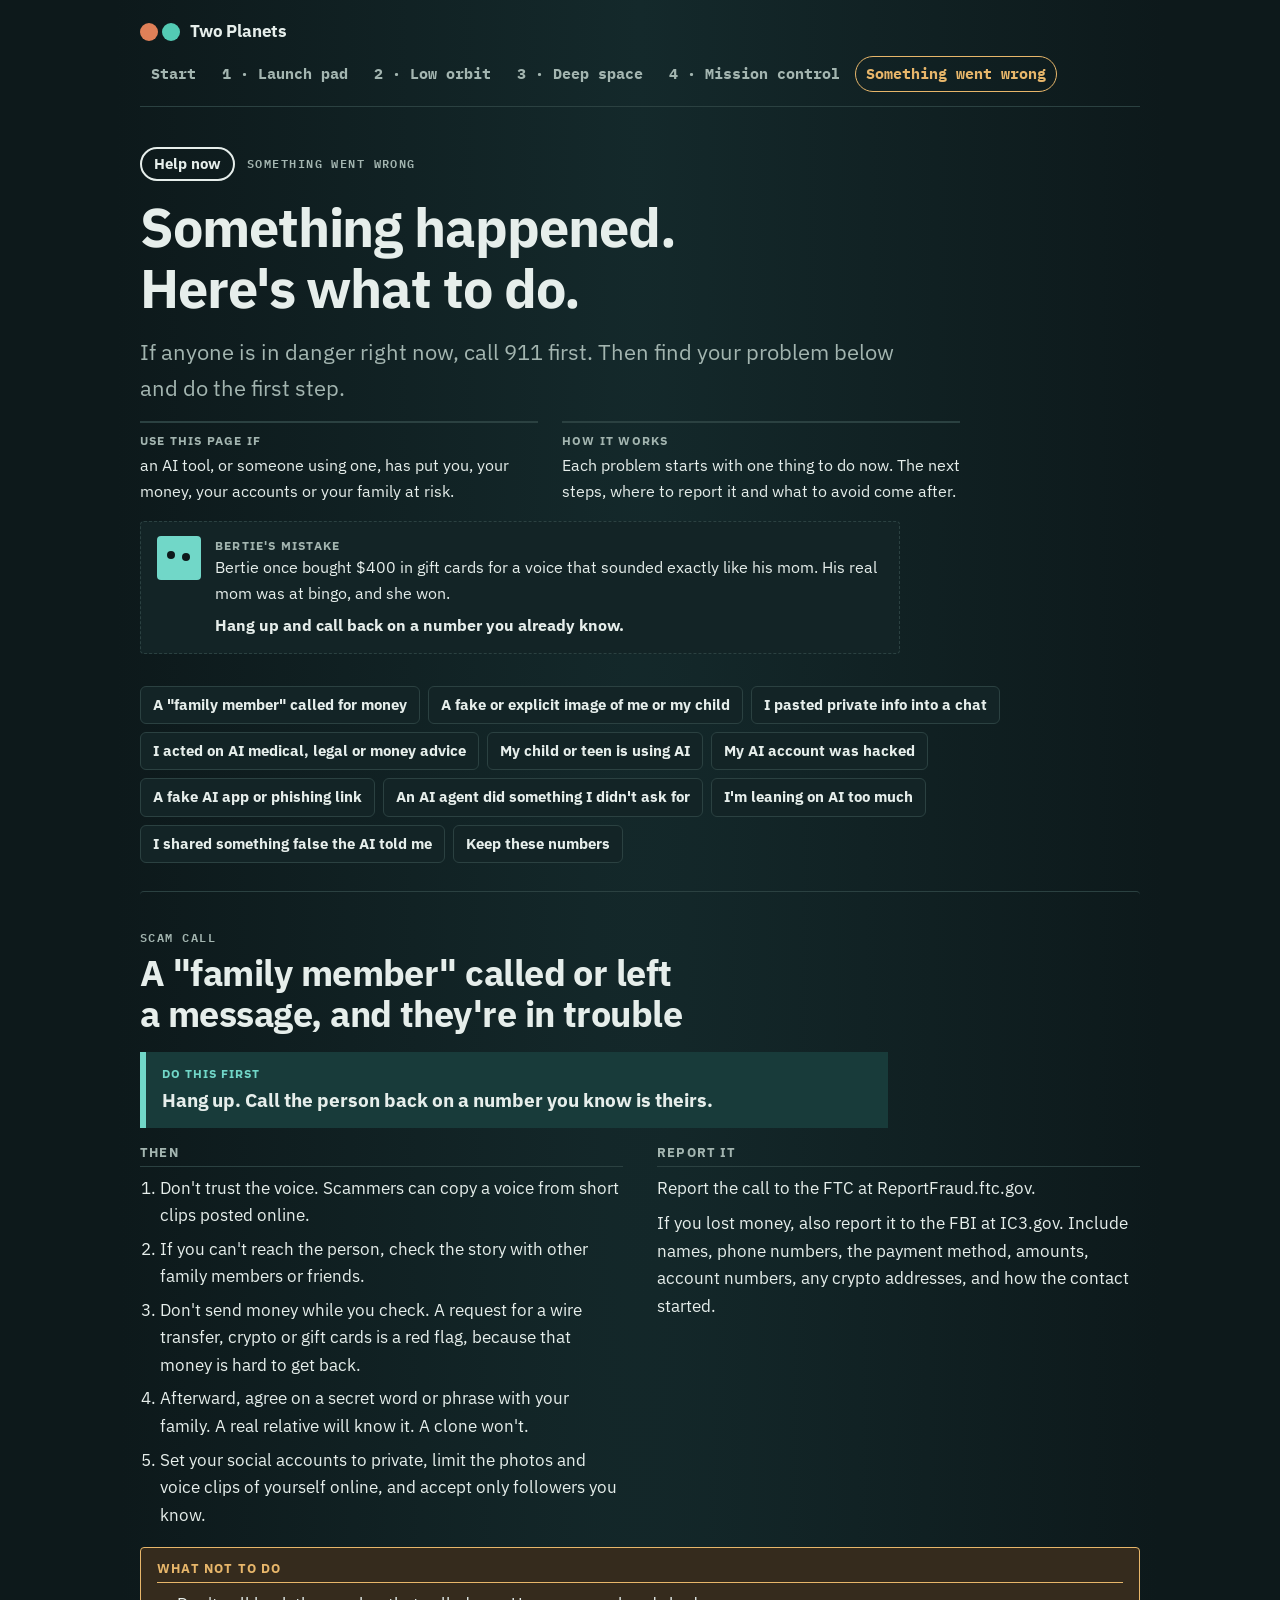
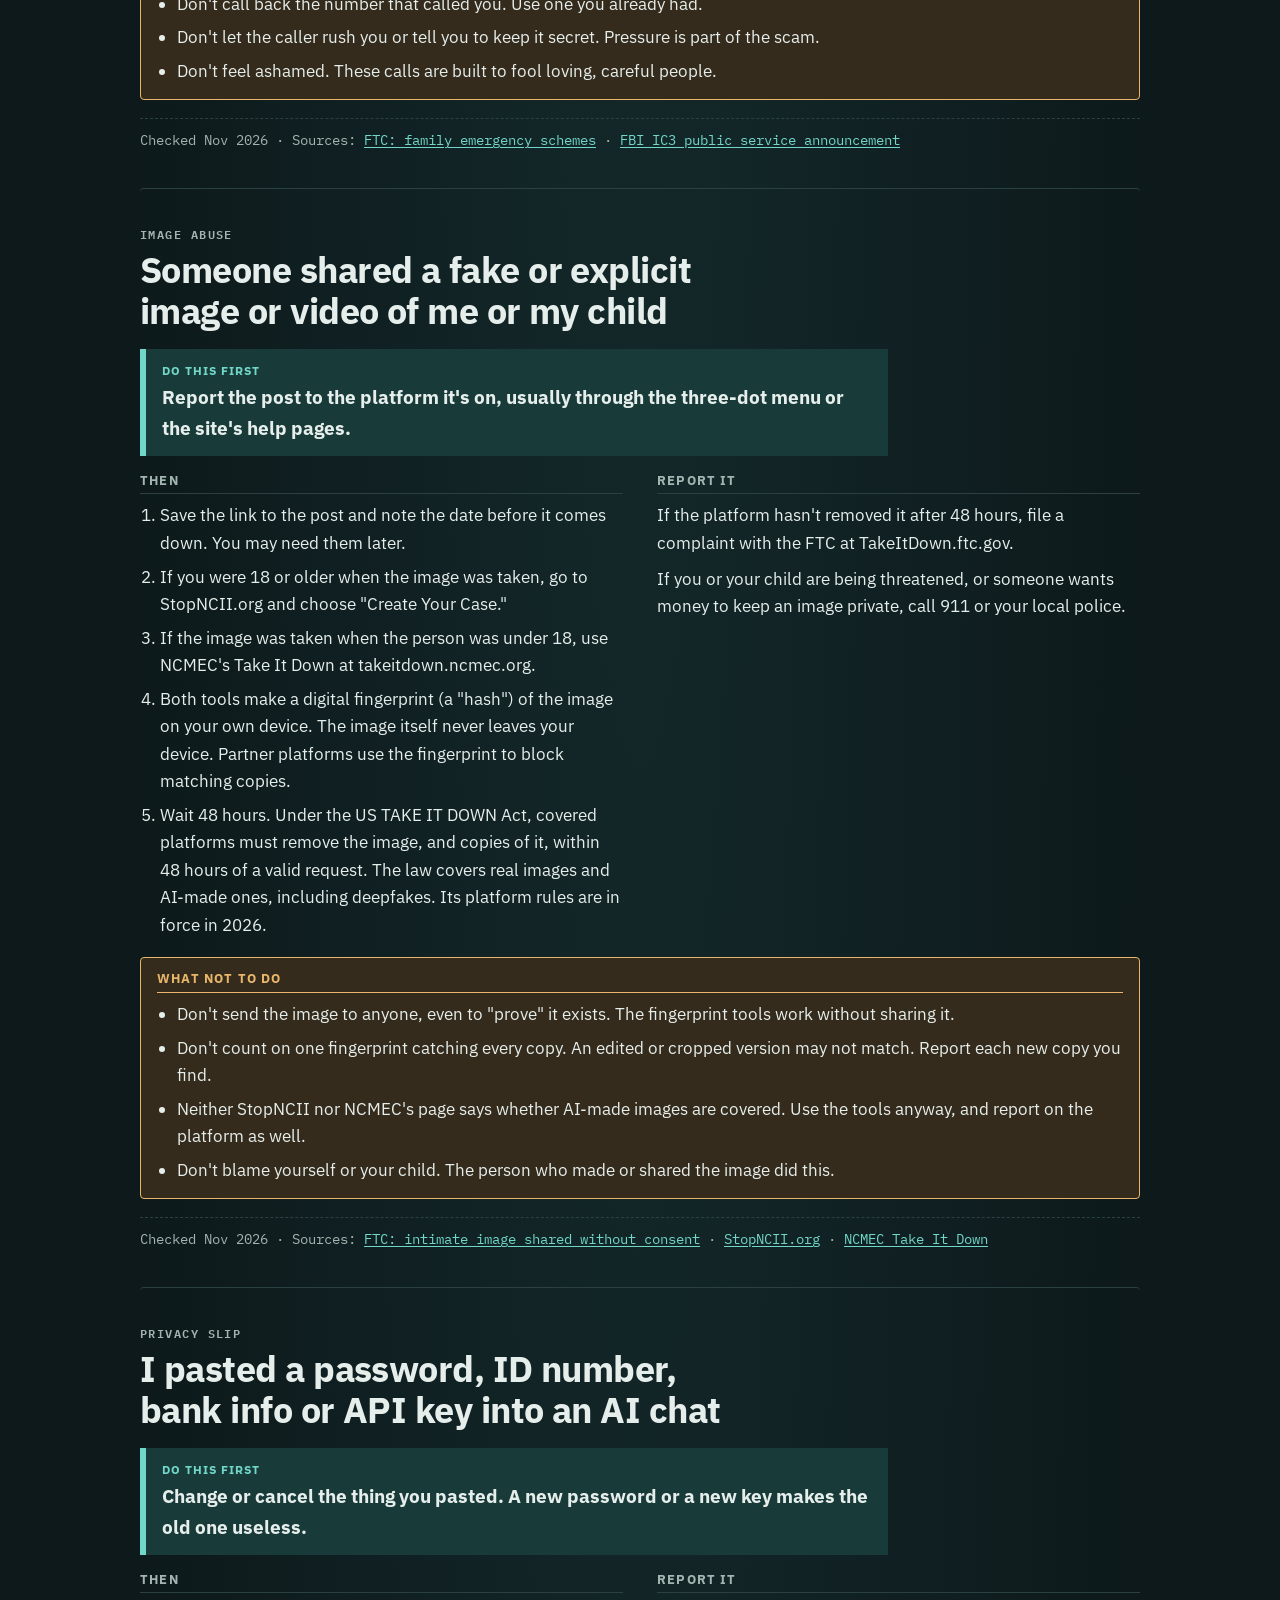
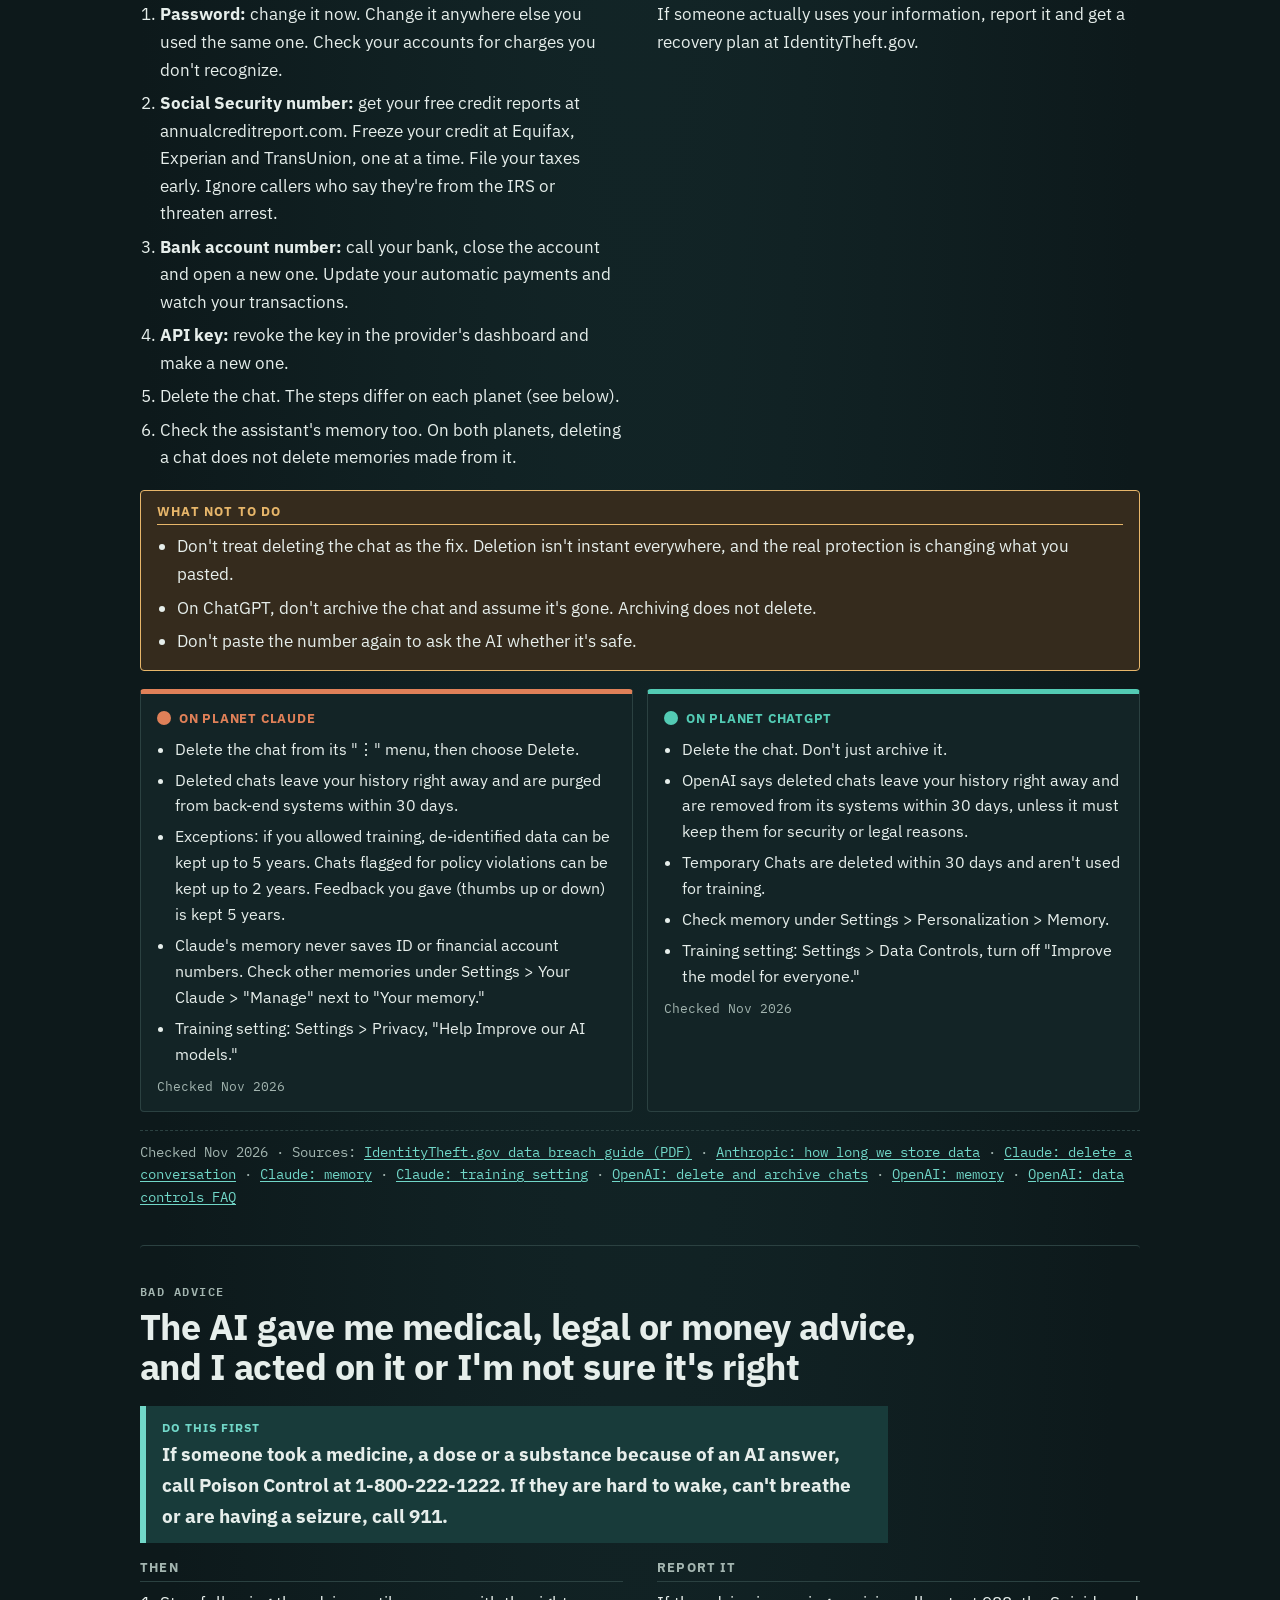
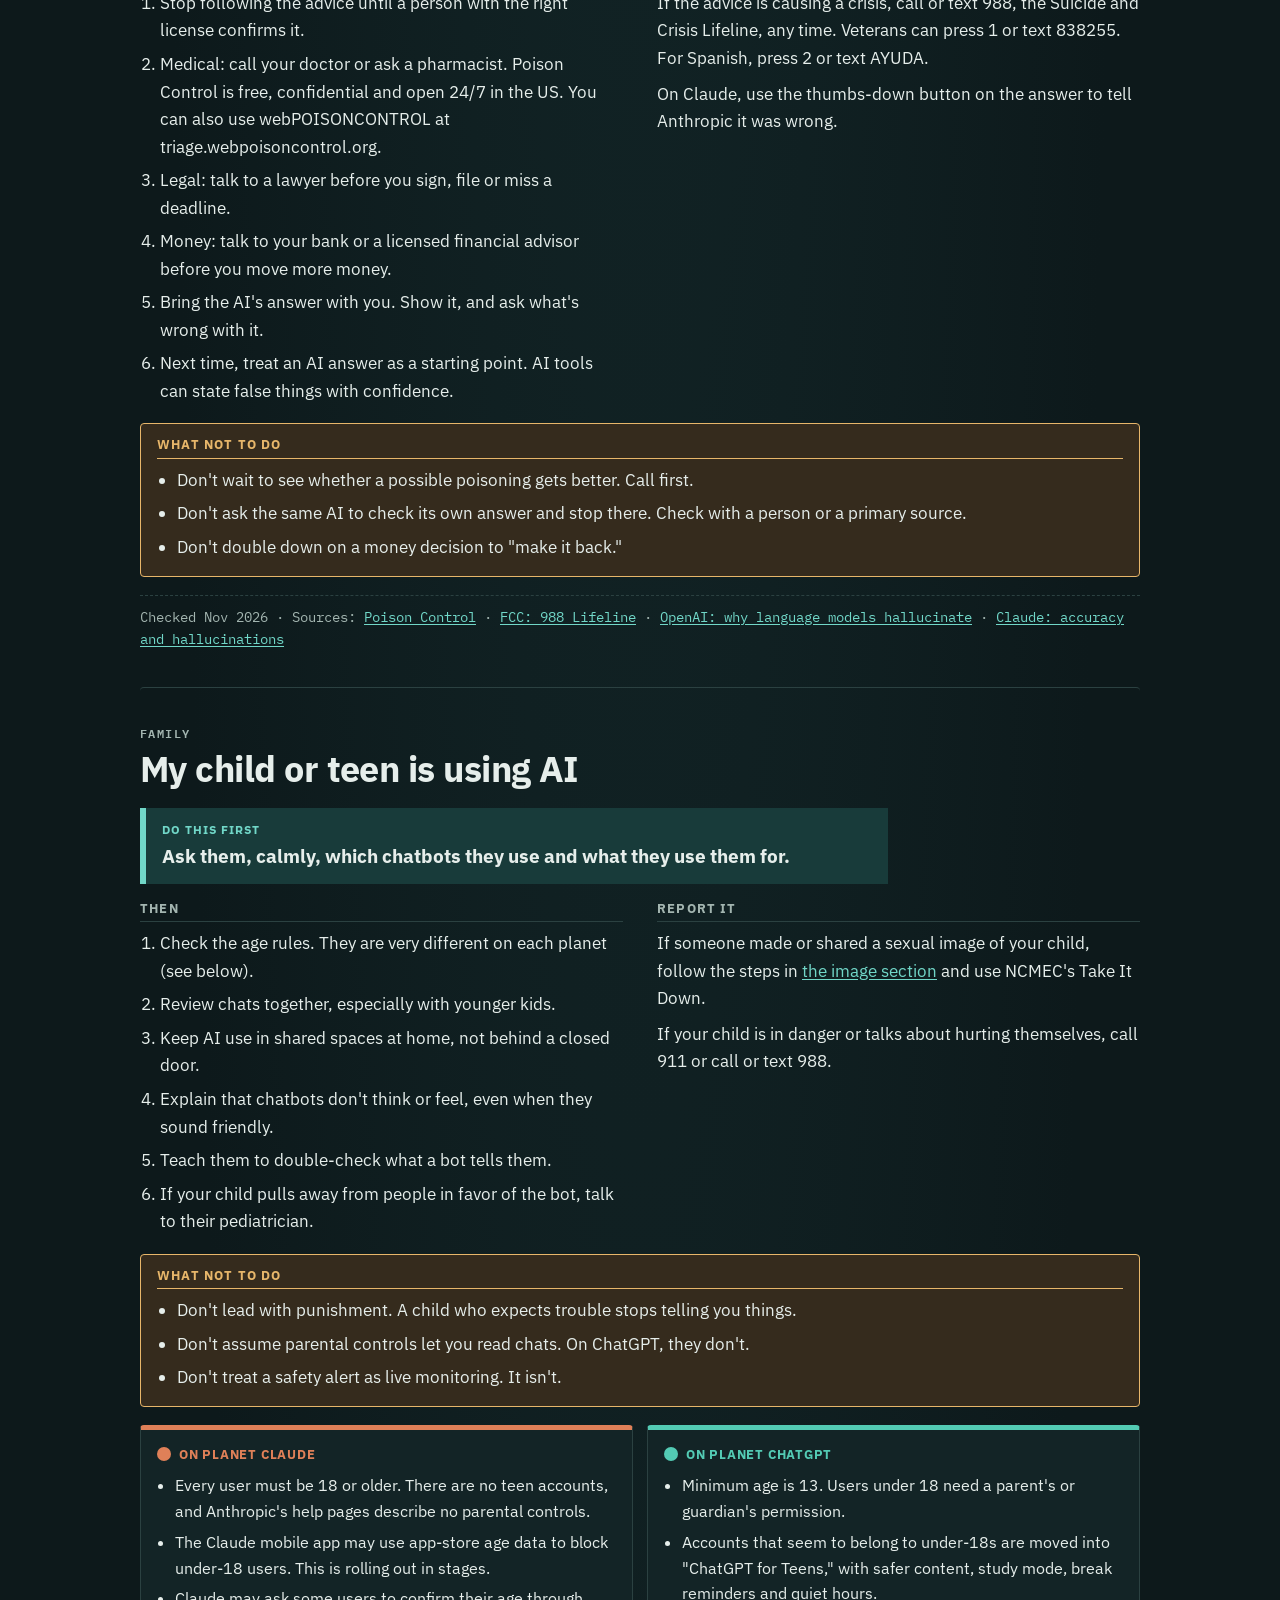
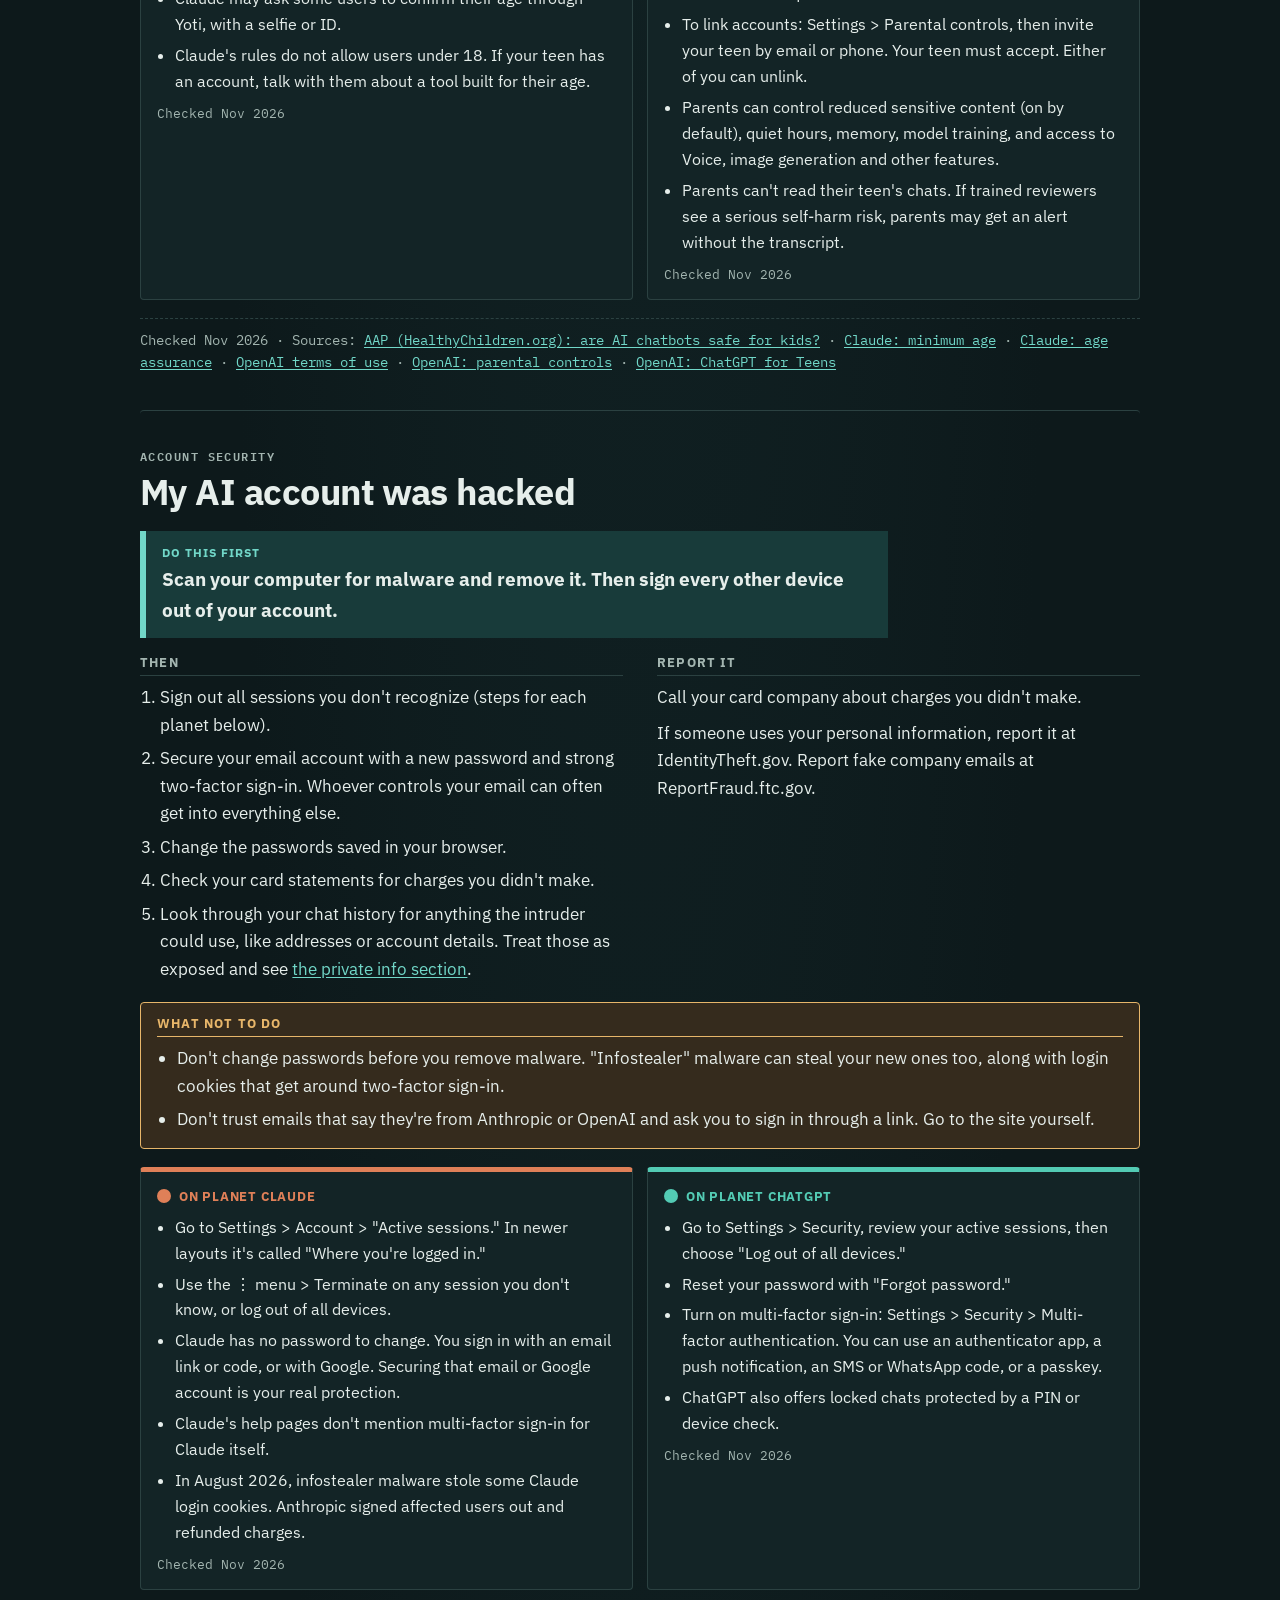
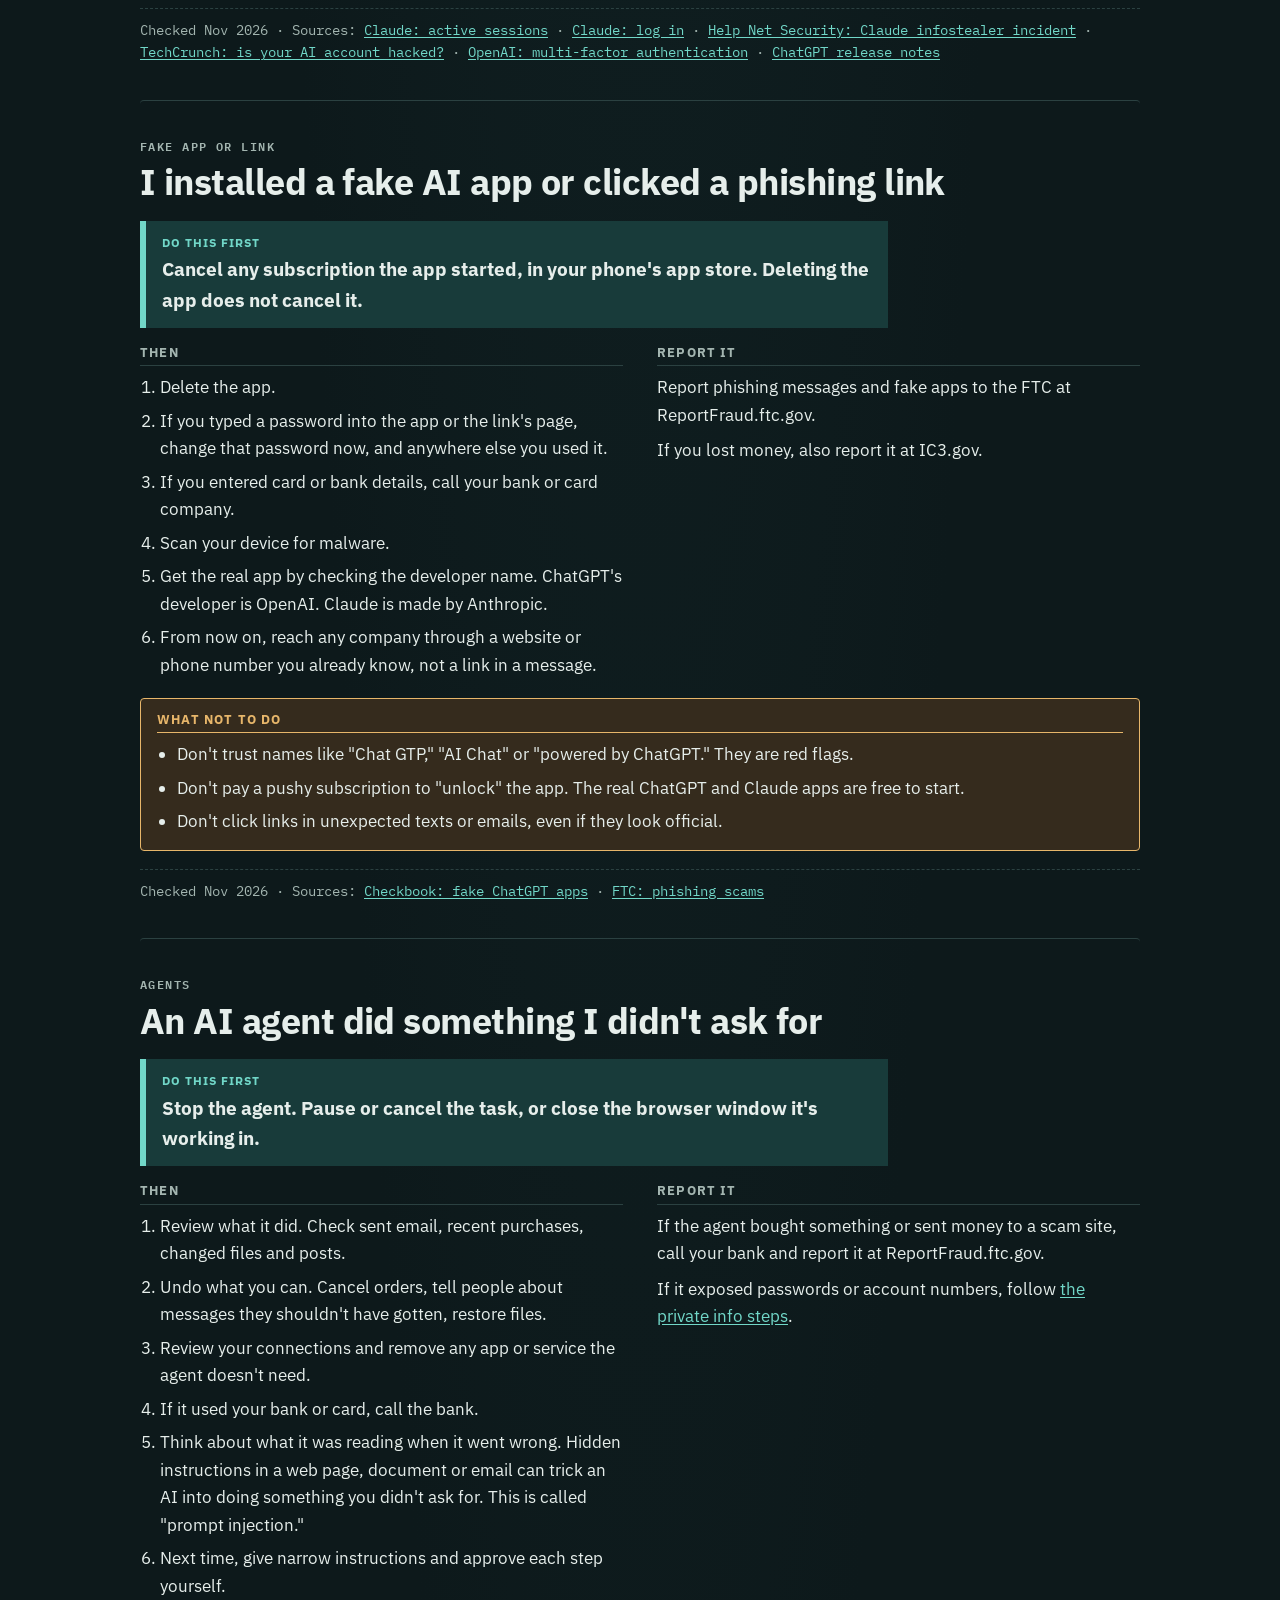
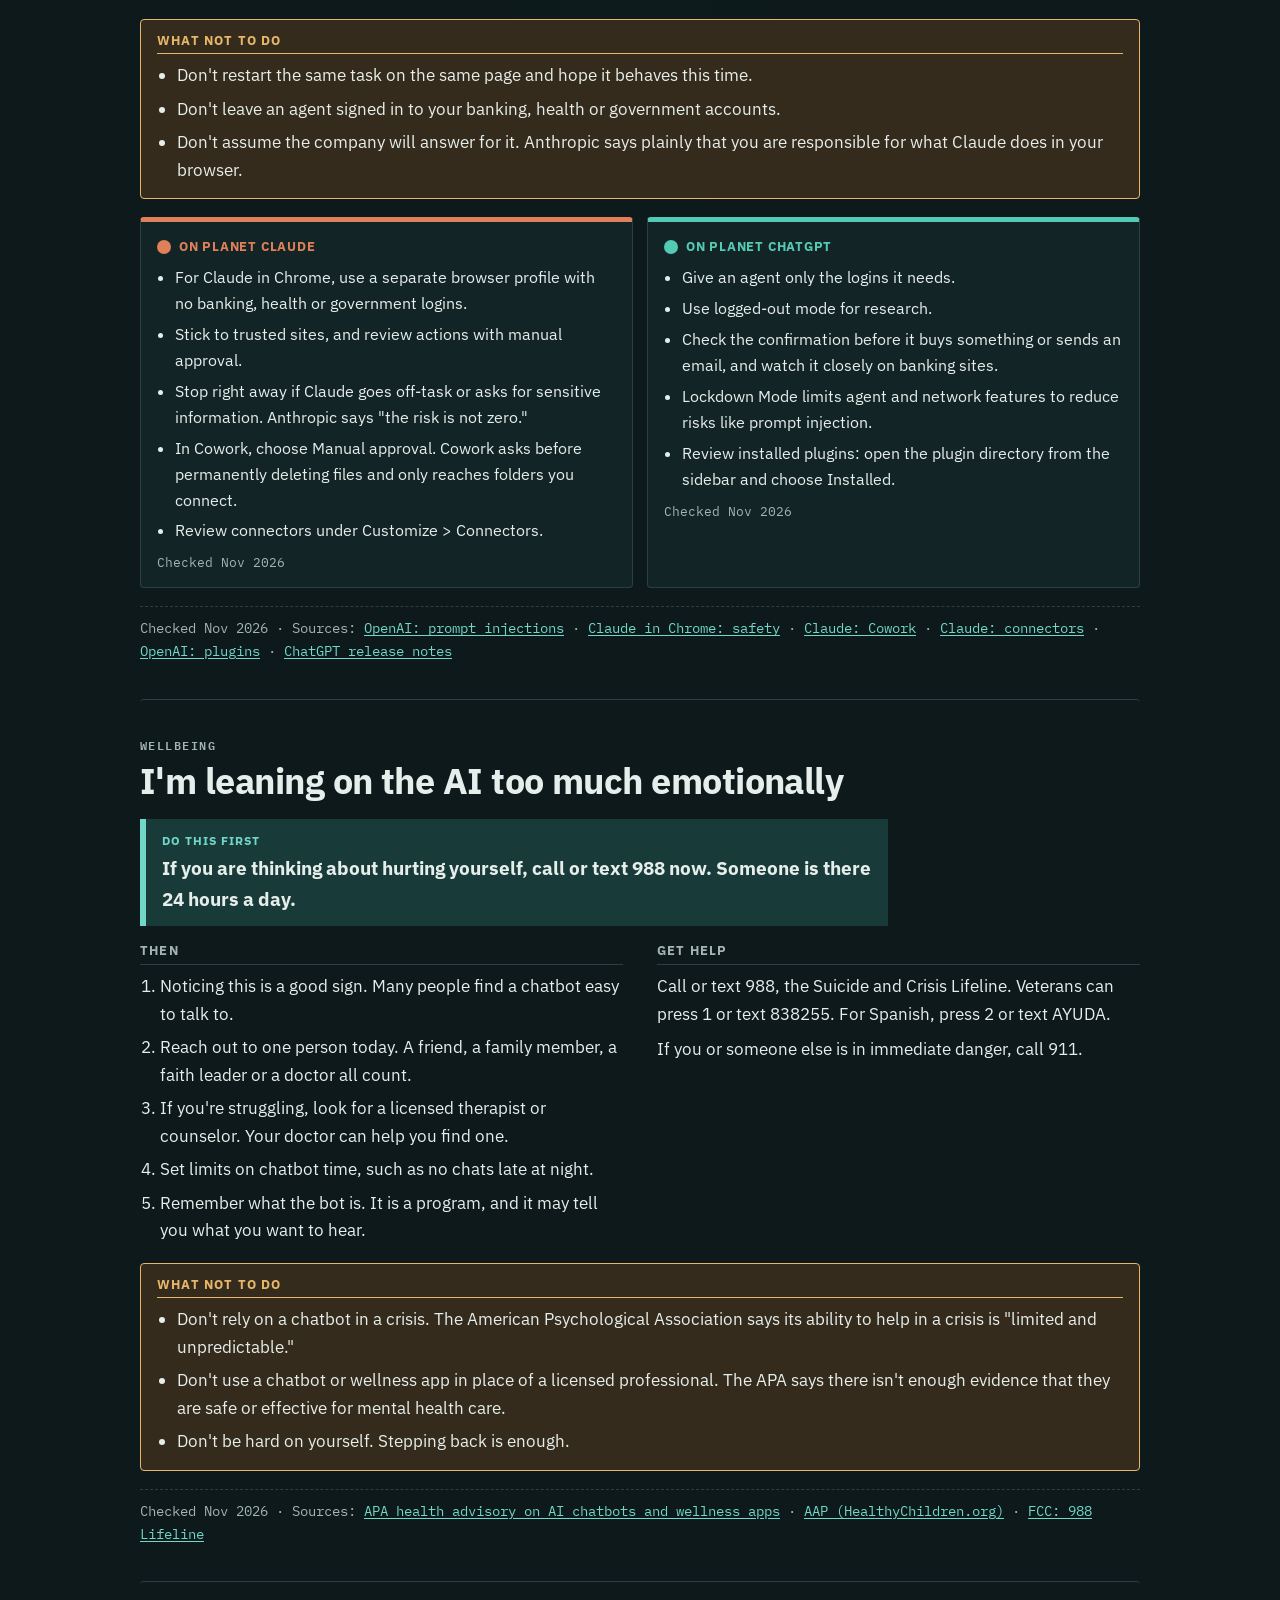
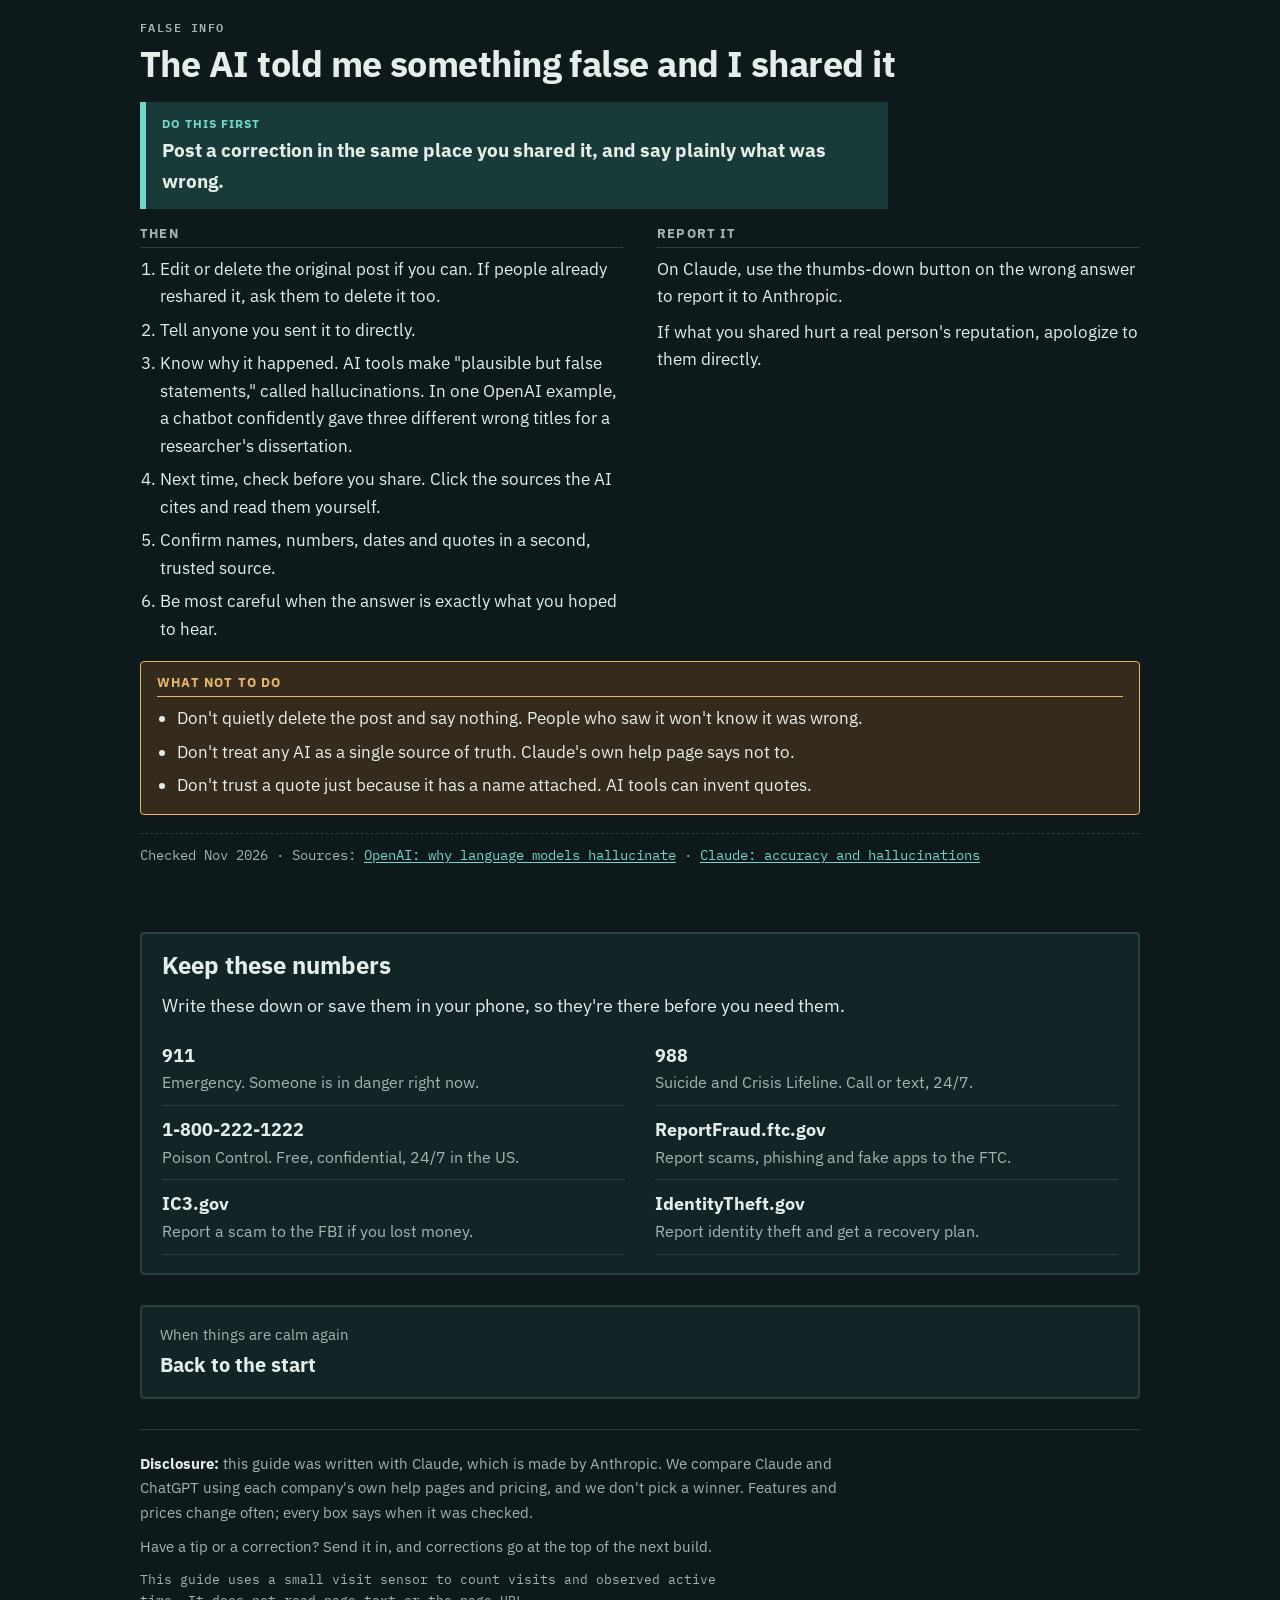
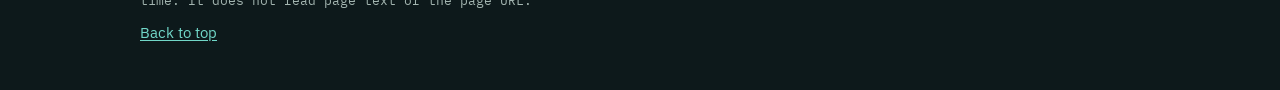
==== commit 044556a4: "Use AINet type pairing in guide" ====
--- a/help.html
+++ b/help.html
@@ -6,7 +6,7 @@
 <title>Something Went Wrong · Two Planets</title>
 <meta name="claude:viewport-fit-sides" content="cover">
 <link rel="preconnect" href="https://fonts.googleapis.com">
-<link rel="stylesheet" href="https://fonts.googleapis.com/css2?family=Space+Grotesk:wght@400;500;600;700&family=Atkinson+Hyperlegible:ital,wght@0,400;0,700;1,400&family=JetBrains+Mono:wght@400;600&display=swap">
+<link rel="stylesheet" href="https://fonts.googleapis.com/css2?family=IBM+Plex+Mono:wght@400;500;600;700&family=IBM+Plex+Sans:wght@400;500;600;700&display=swap">
 <link rel="stylesheet" href="guide.css">
 <style>:root{padding-top:env(safe-area-inset-top,0px);padding-bottom:env(safe-area-inset-bottom,0px)}</style>
 </head>
--- a/guide.css
+++ b/guide.css
@@ -1,29 +1,29 @@
 /* Two Planets — AI Survival Guide. Layout: a travel guide between two worlds. Each level is a stage of the trip
    (Launch pad, Low orbit, Deep space, Mission control). One reading column; every topic uses the same parts. */
 :root{
-  --bg:#f4f5fa;
-  --surface:#ffffff;
-  --ink:#141a2e;
-  --muted:#525b75;
-  --line:#d6dae8;
-  --accent:#3d4fc4;        /* navigation ink, star-chart blue */
-  --accent-soft:#e6e9fb;
-  --claude:#b8532c;        /* Planet Claude: clay */
-  --claude-soft:#fbeae2;
-  --gpt:#0f7a5c;           /* Planet ChatGPT: green */
-  --gpt-soft:#dff3ec;
-  --warn:#8a5a10;
-  --warn-soft:#fbf0d9;
-  --ok:#2c6a3c;
-  --code-bg:#eef0f7;
-  --font-display:"Space Grotesk","Trebuchet MS",Arial,sans-serif;
-  --font-body:"Atkinson Hyperlegible","Segoe UI",Roboto,Helvetica,Arial,sans-serif;
-  --font-mono:"JetBrains Mono",ui-monospace,Menlo,Consolas,monospace;
+  --bg:#0d191b;
+  --surface:#132426;
+  --ink:#e6eeeb;
+  --muted:#a3b5b0;
+  --line:#2b4141;
+  --accent:#71d7c8;        /* navigation ink, star-chart blue */
+  --accent-soft:#183b3a;
+  --claude:#df8058;        /* Planet Claude: clay */
+  --claude-soft:#38231e;
+  --gpt:#53cbb4;           /* Planet ChatGPT: green */
+  --gpt-soft:#173a35;
+  --warn:#e7b66a;
+  --warn-soft:#352b1d;
+  --ok:#83d7a4;
+  --code-bg:#101e20;
+  --font-display:"IBM Plex Sans","Segoe UI",Roboto,Helvetica,Arial,sans-serif;
+  --font-body:"IBM Plex Sans","Segoe UI",Roboto,Helvetica,Arial,sans-serif;
+  --font-mono:"IBM Plex Mono",ui-monospace,Menlo,Consolas,monospace;
 }
 @media (prefers-color-scheme: dark){:root:not([data-theme="light"]){
-  --bg:#0c1020;--surface:#151b31;--ink:#e8ebf7;--muted:#a3abc6;--line:#2a3352;
-  --accent:#9aa8ff;--accent-soft:#1d2546;--claude:#f0956c;--claude-soft:#33201a;
-  --gpt:#5fd1a8;--gpt-soft:#12302a;--warn:#e9b65c;--warn-soft:#2d2414;--ok:#7fc890;--code-bg:#0f1428;color-scheme:dark}}
+  --bg:#0d191b;--surface:#132426;--ink:#e6eeeb;--muted:#a3b5b0;--line:#2b4141;
+  --accent:#71d7c8;--accent-soft:#183b3a;--claude:#df8058;--claude-soft:#38231e;
+  --gpt:#53cbb4;--gpt-soft:#173a35;--warn:#e7b66a;--warn-soft:#352b1d;--ok:#83d7a4;--code-bg:#101e20;color-scheme:dark}}
 :root[data-theme="dark"]{
   --bg:#0c1020;--surface:#151b31;--ink:#e8ebf7;--muted:#a3abc6;--line:#2a3352;
   --accent:#9aa8ff;--accent-soft:#1d2546;--claude:#f0956c;--claude-soft:#33201a;
@@ -186,3 +186,18 @@
 /* Let grid children shrink so code blocks scroll inside instead of widening the page */
 .topic > *, .lecture > *, .planet > *, .levelup > *, .fmt > div > *, .watch > *{min-width:0}
 li{min-width:0}
+
+/* AINet visual language: deep teal, quiet mint signals, editorial edges. */
+body{background:radial-gradient(ellipse at 50% 0%,#14292b 0,var(--bg) 58%);}
+.eyebrow,.mono,code,kbd,.topnav ul a,.planet .checked,.src,.tracking-note{font-family:var(--font-mono);}
+.topnav{border-bottom:1px solid var(--line);}
+.topnav ul a[aria-current="page"]{border-color:var(--accent);color:var(--accent);}
+.topnav ul a.sos{color:var(--warn);border-color:var(--warn);}
+.door,.quiz,.levelup,.topic,.planet,.prompt,.myth,.bertie,.stages a,.same>div,.next a{border-radius:4px;}
+.door,.quiz,.levelup,.next a{border-color:var(--line);}
+.door:hover,.stages a:hover{border-color:var(--accent);}
+.btn{border-radius:4px;background:var(--accent);color:#09201d;}
+.btn.ghost{color:var(--accent);border-color:var(--accent);}
+.bertie .face{border-radius:4px;background:var(--accent);}
+.bertie .face::before,.bertie .face::after{background:var(--bg);}
+footer{border-top:1px solid var(--line);}
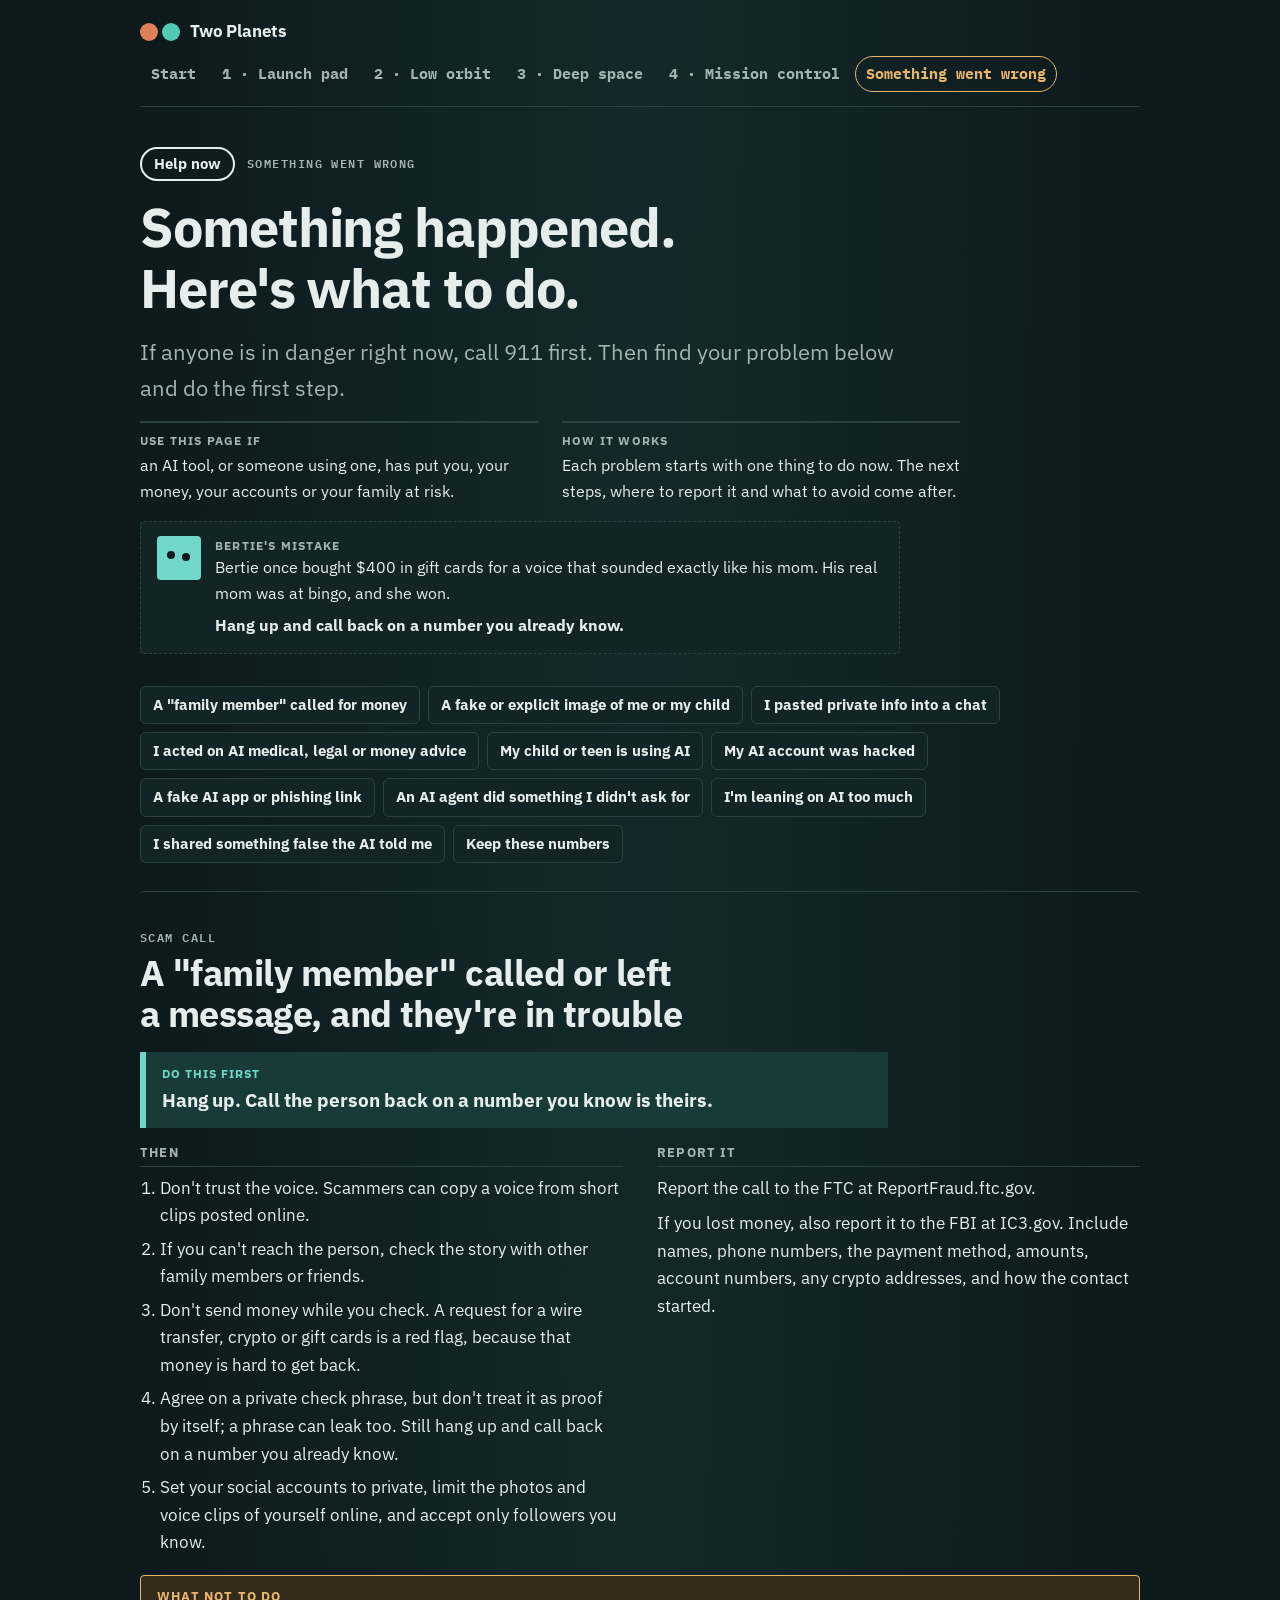
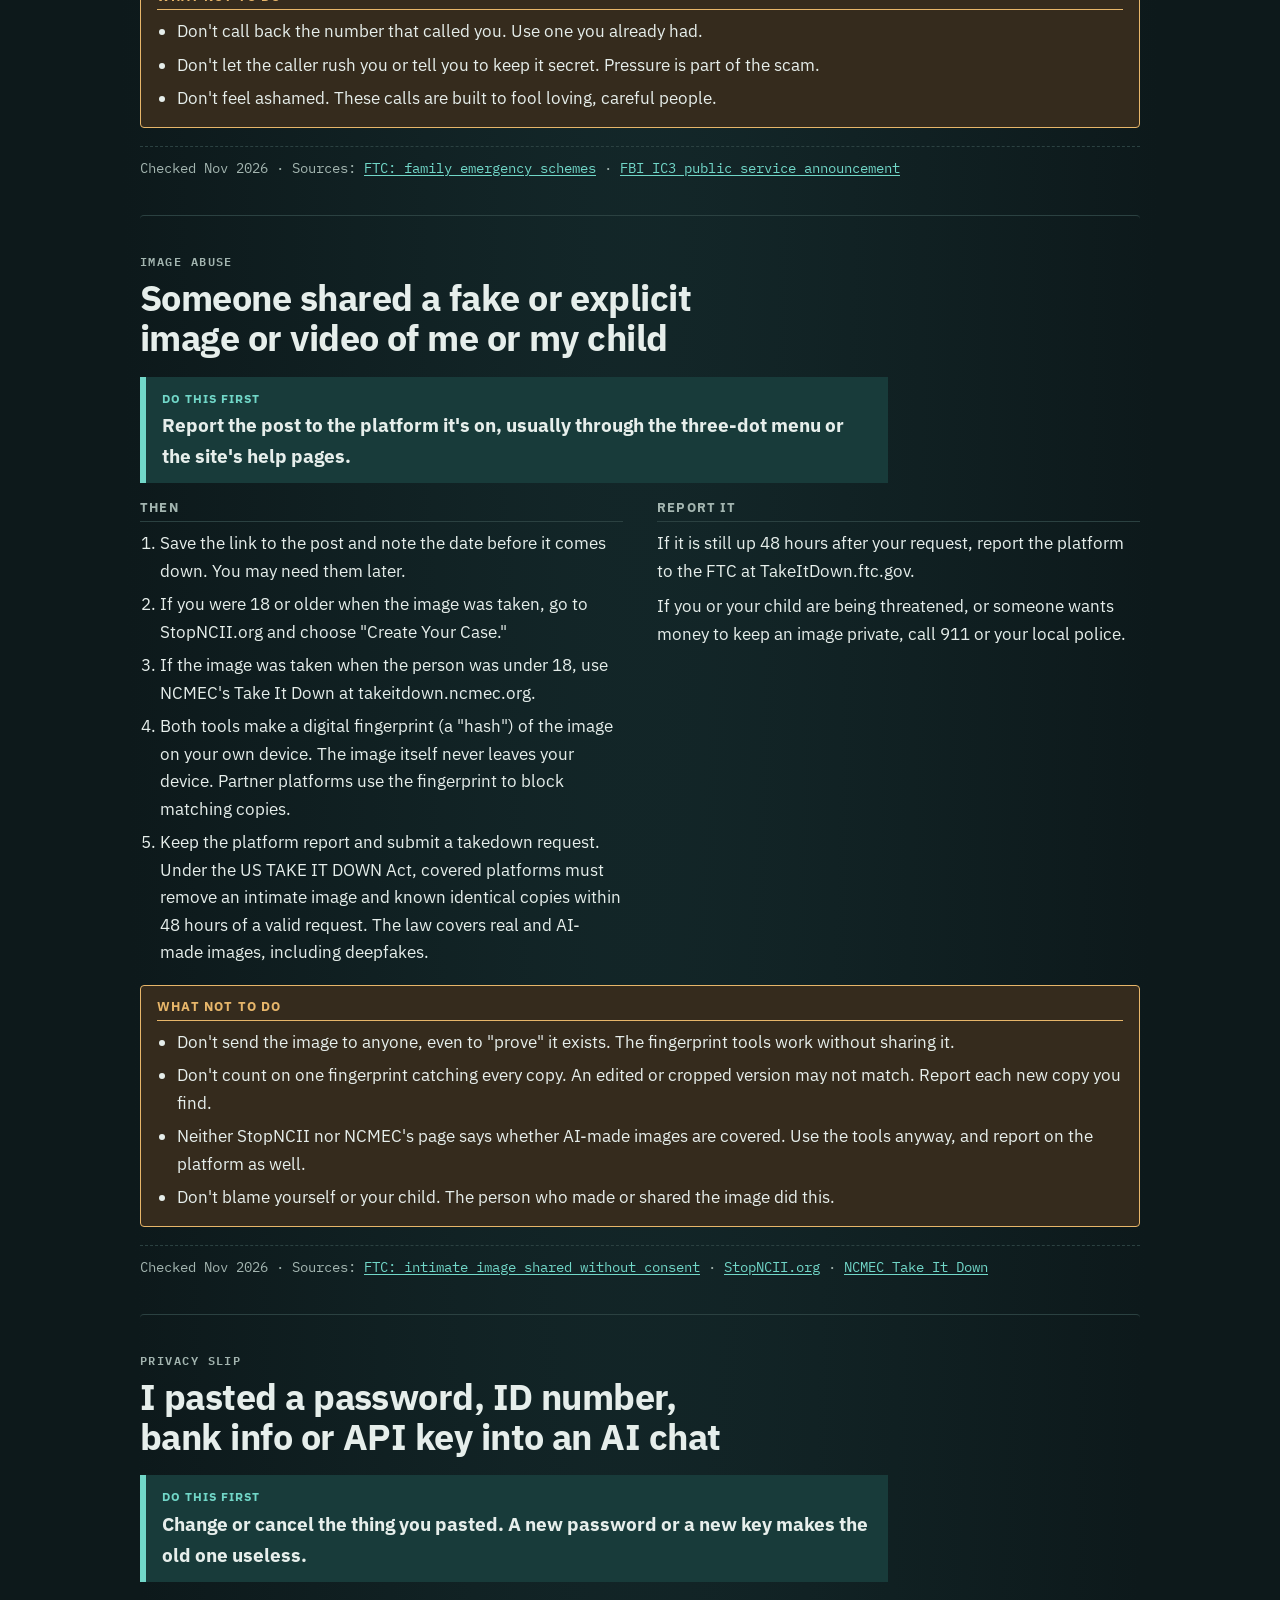
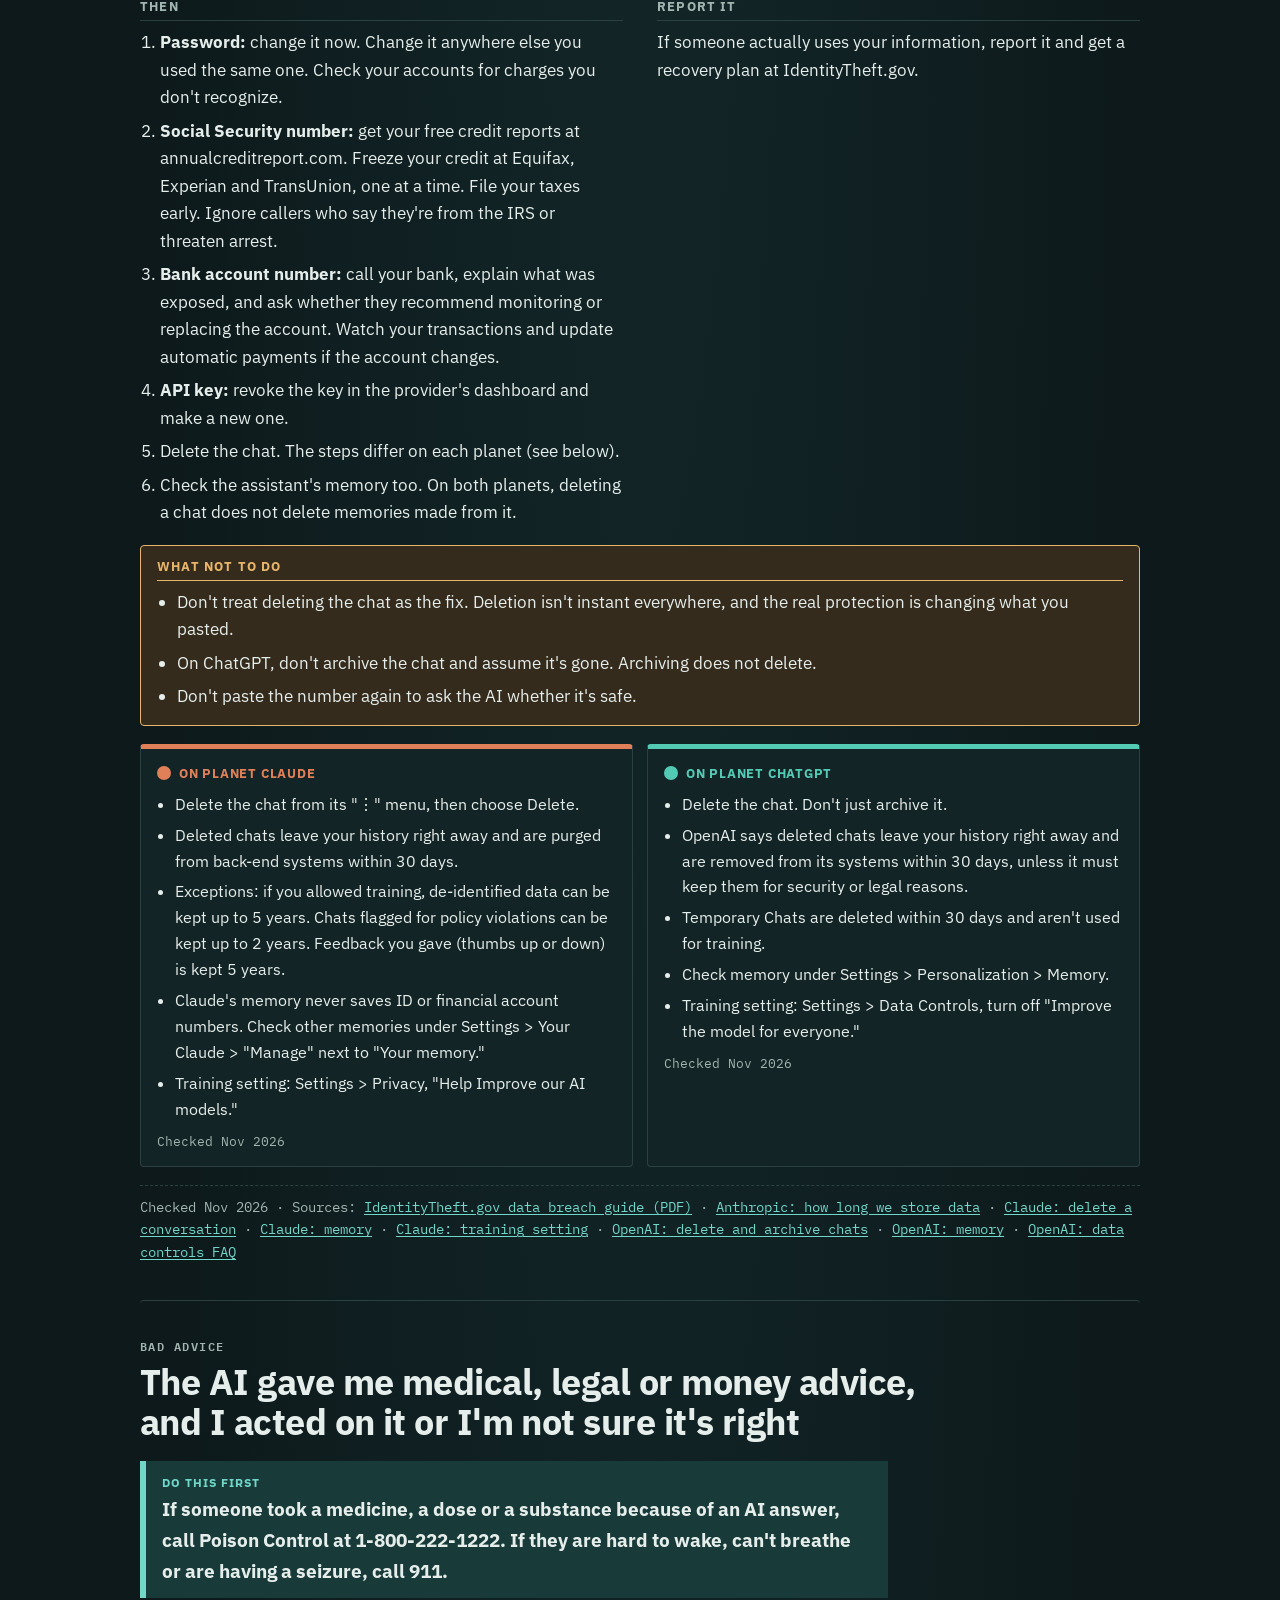
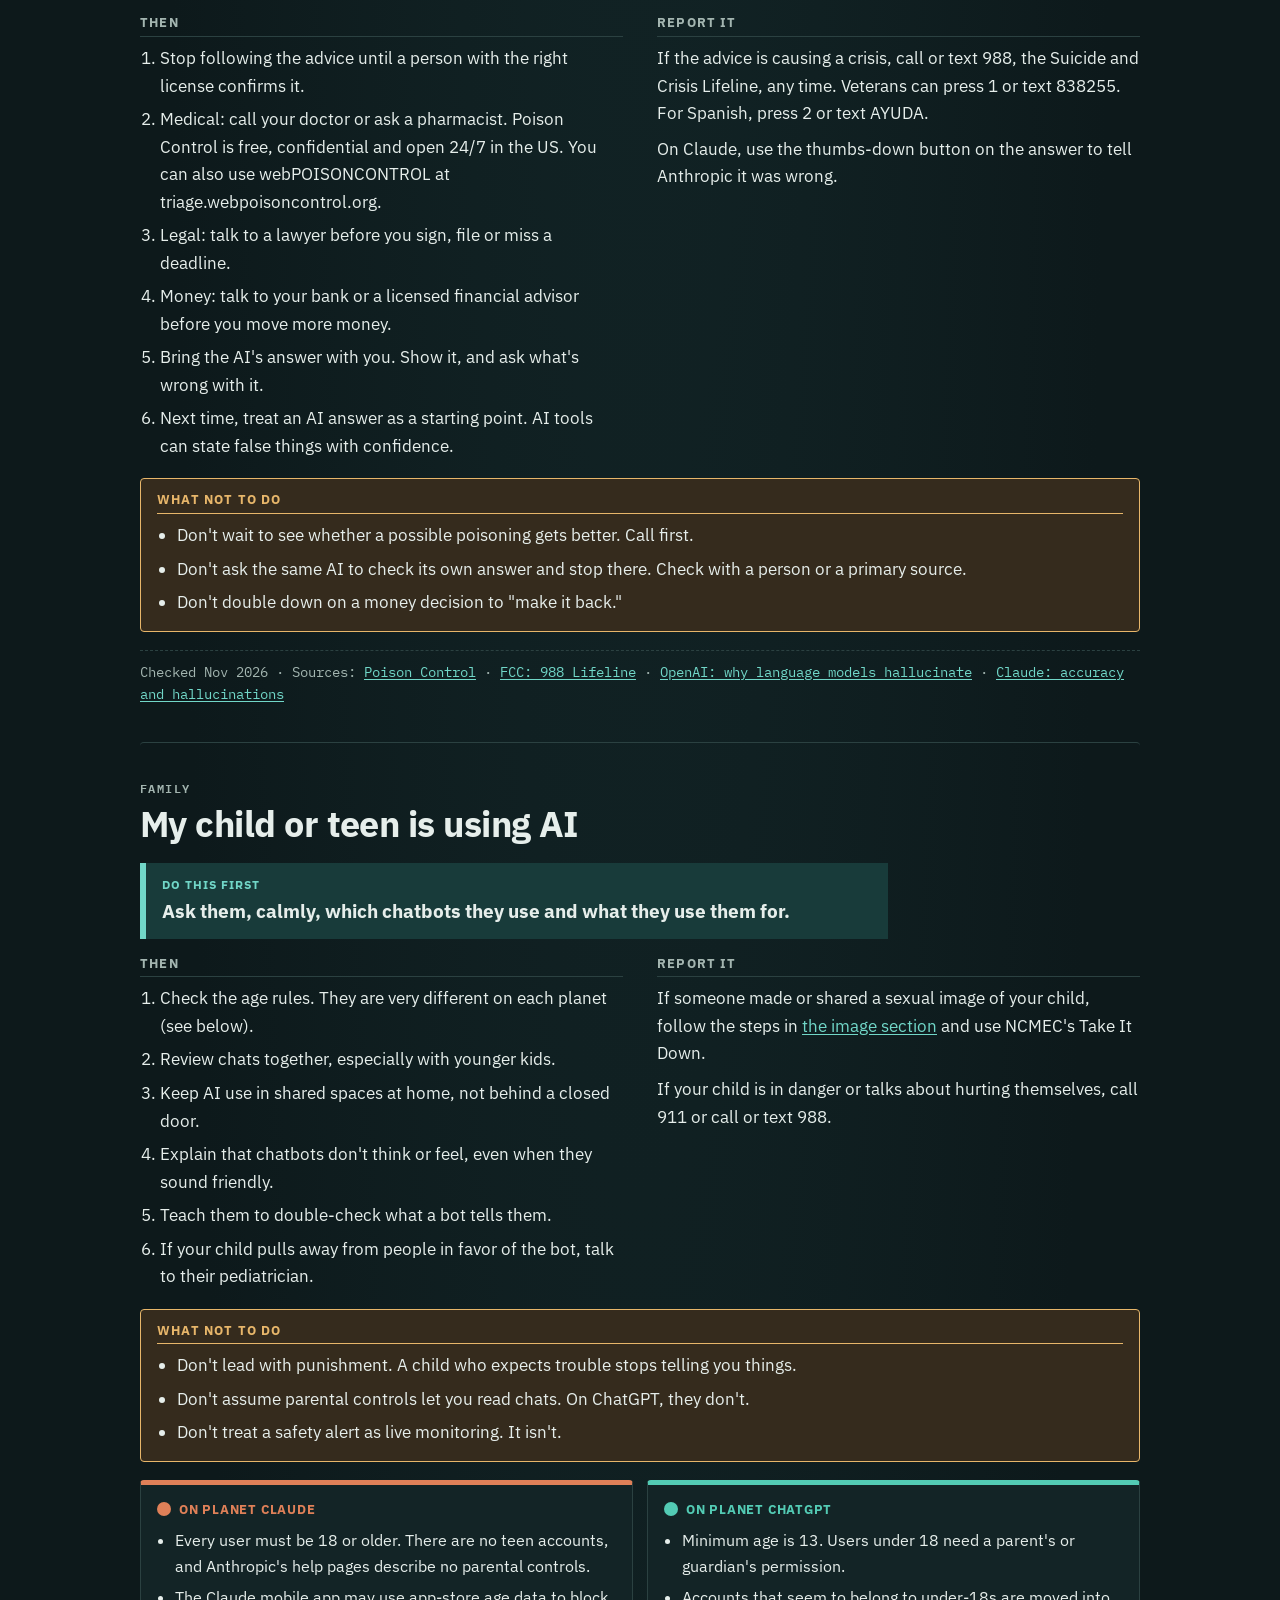
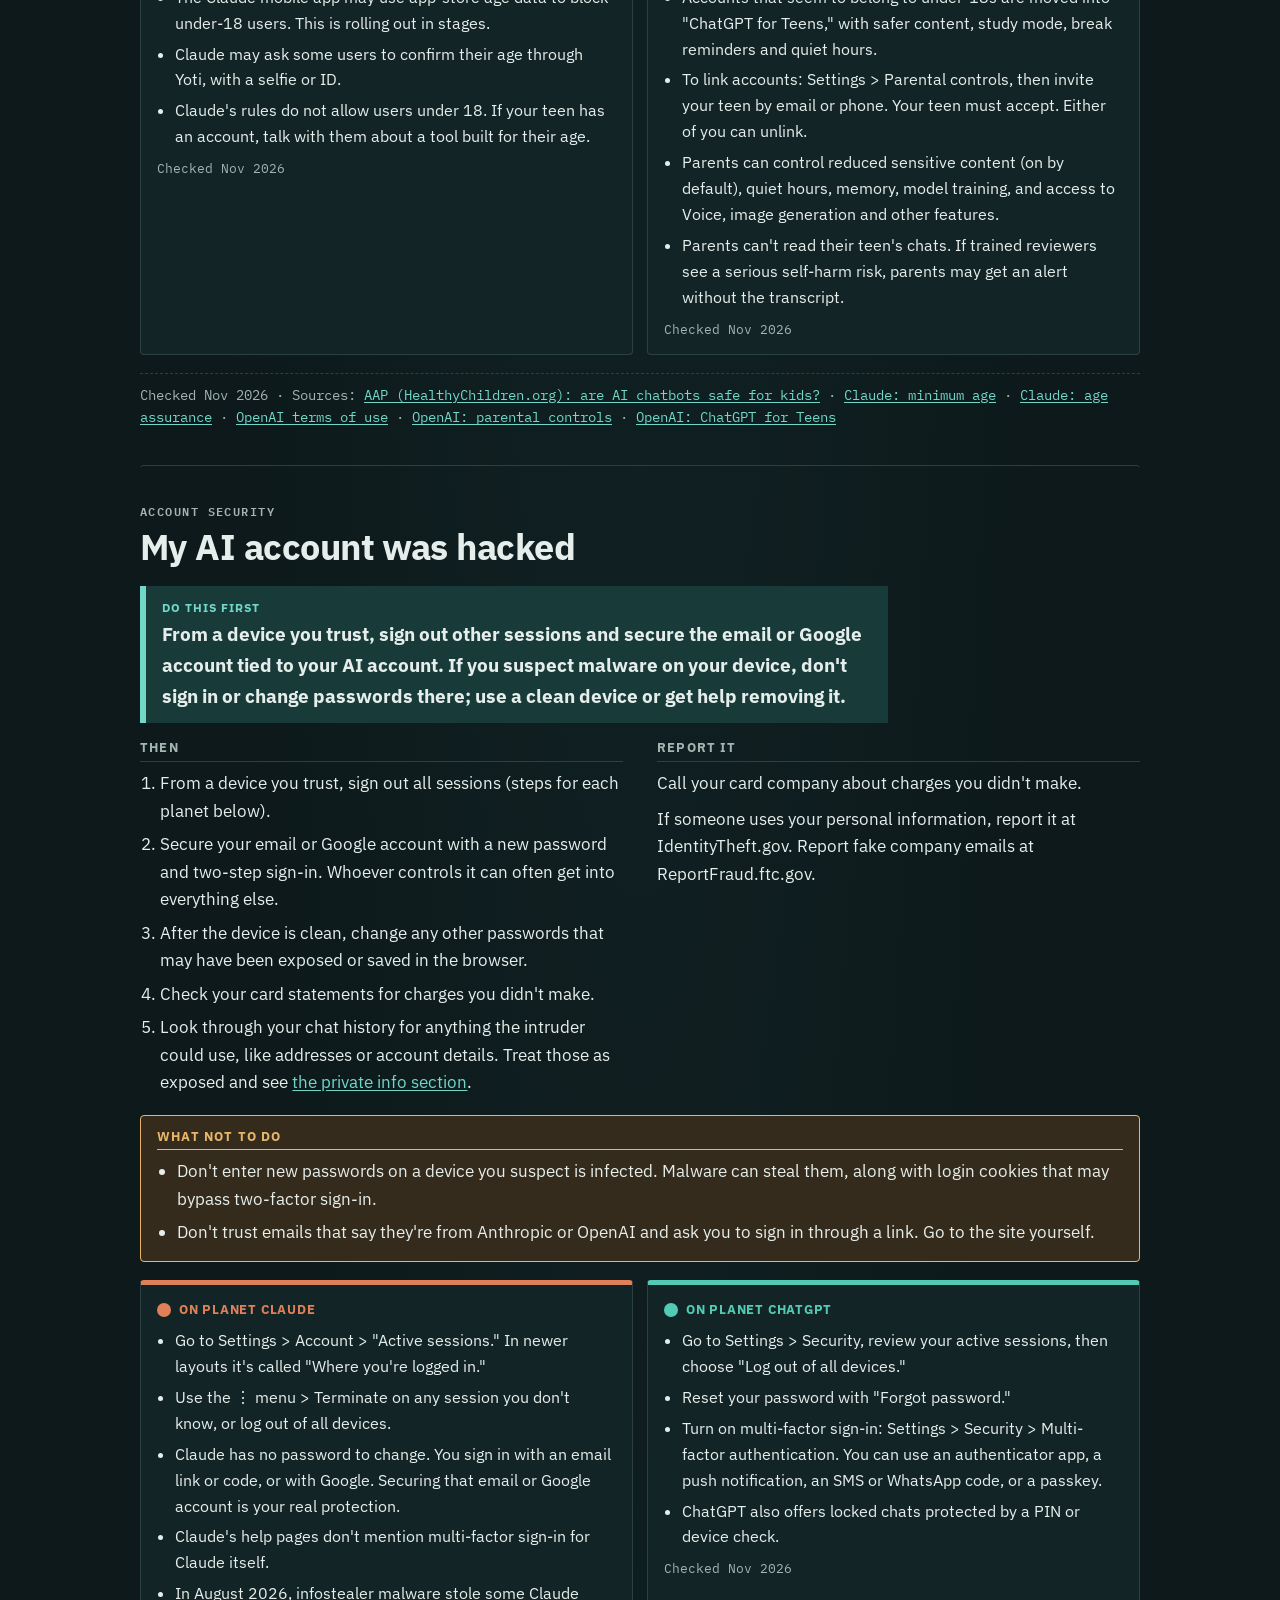
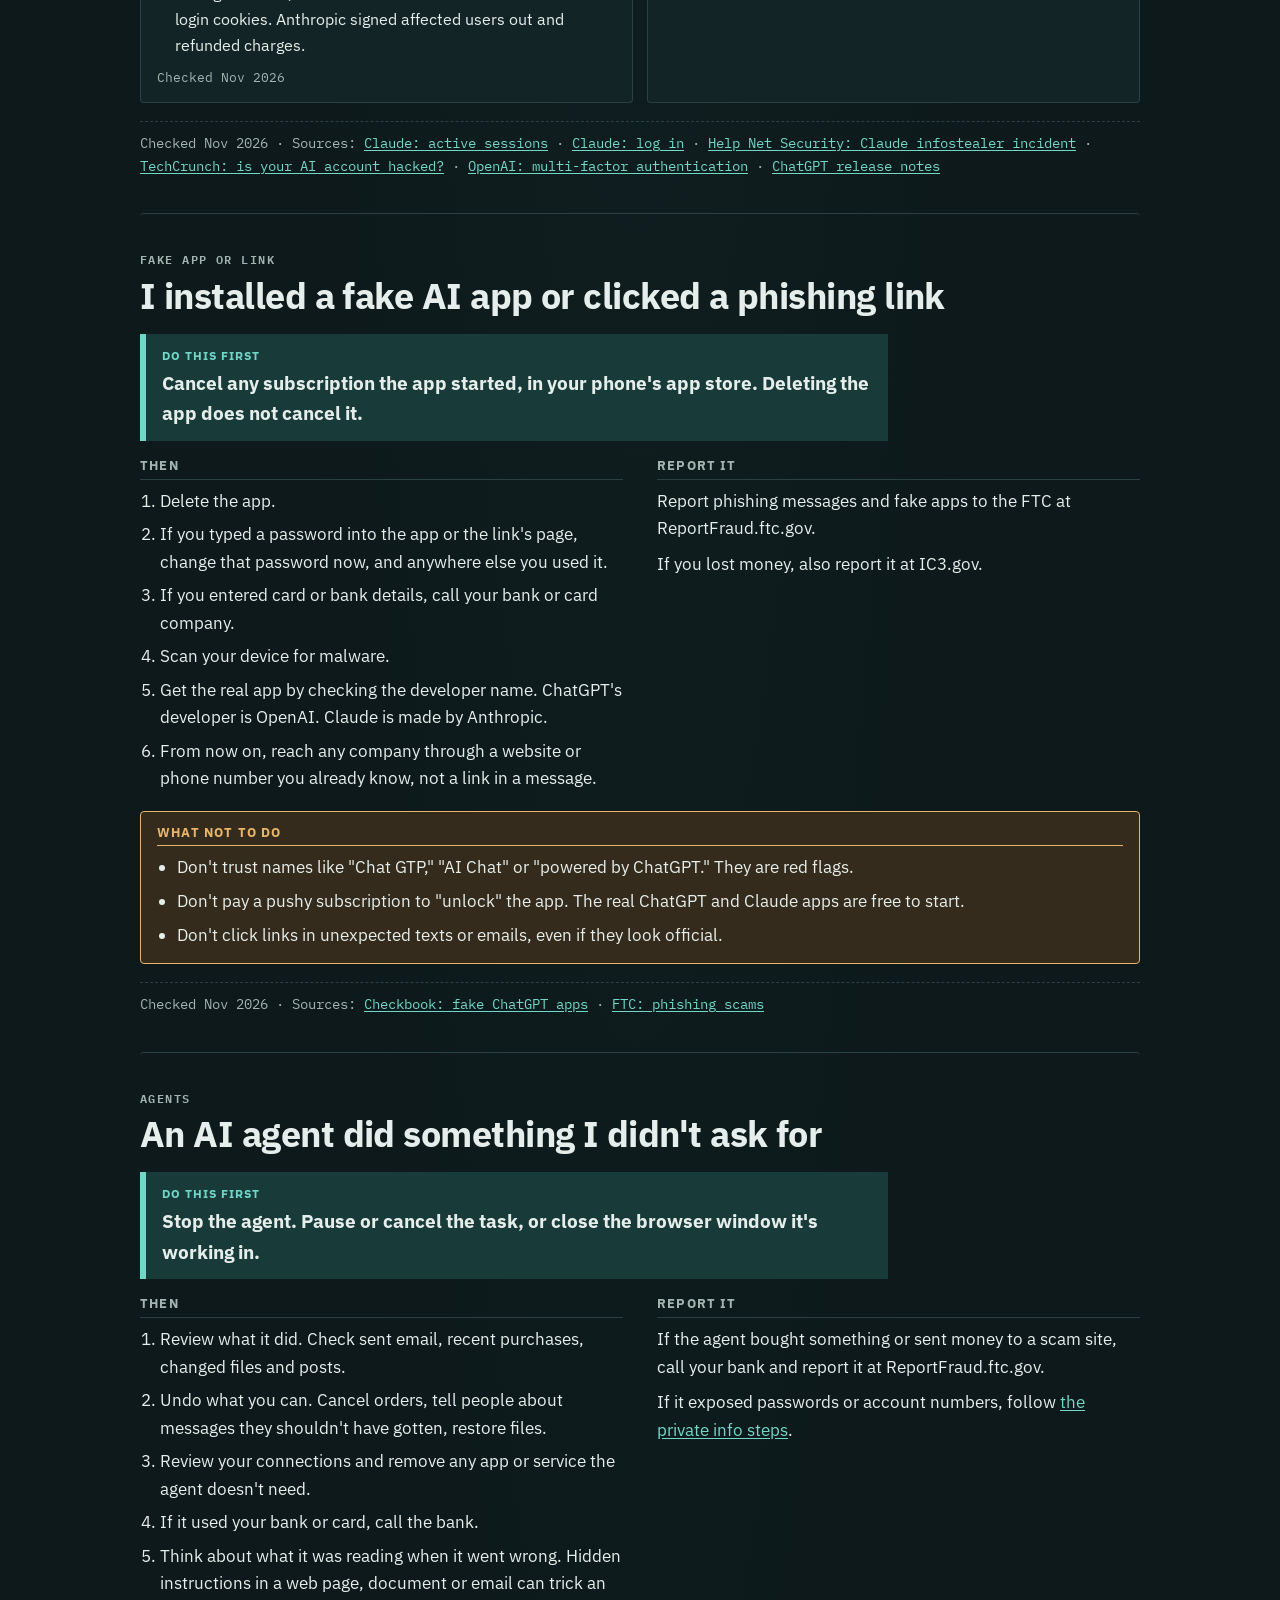
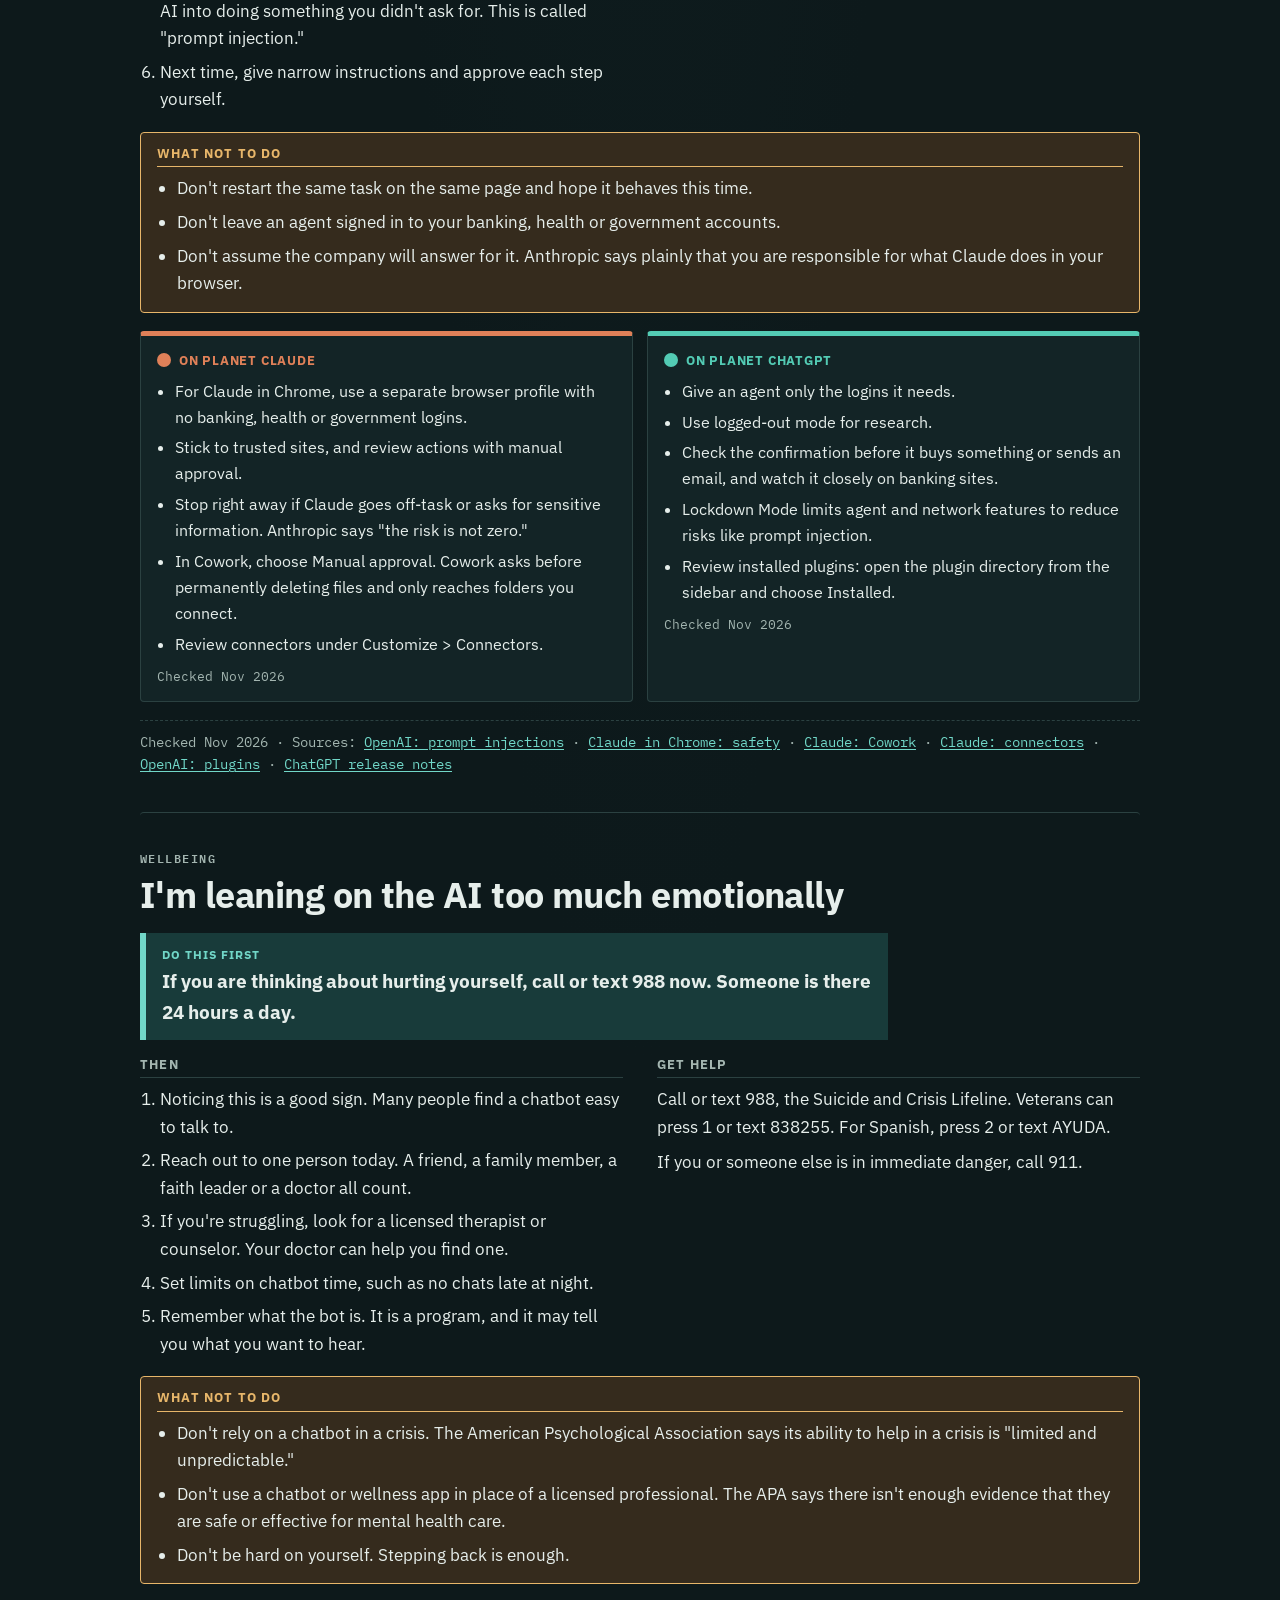
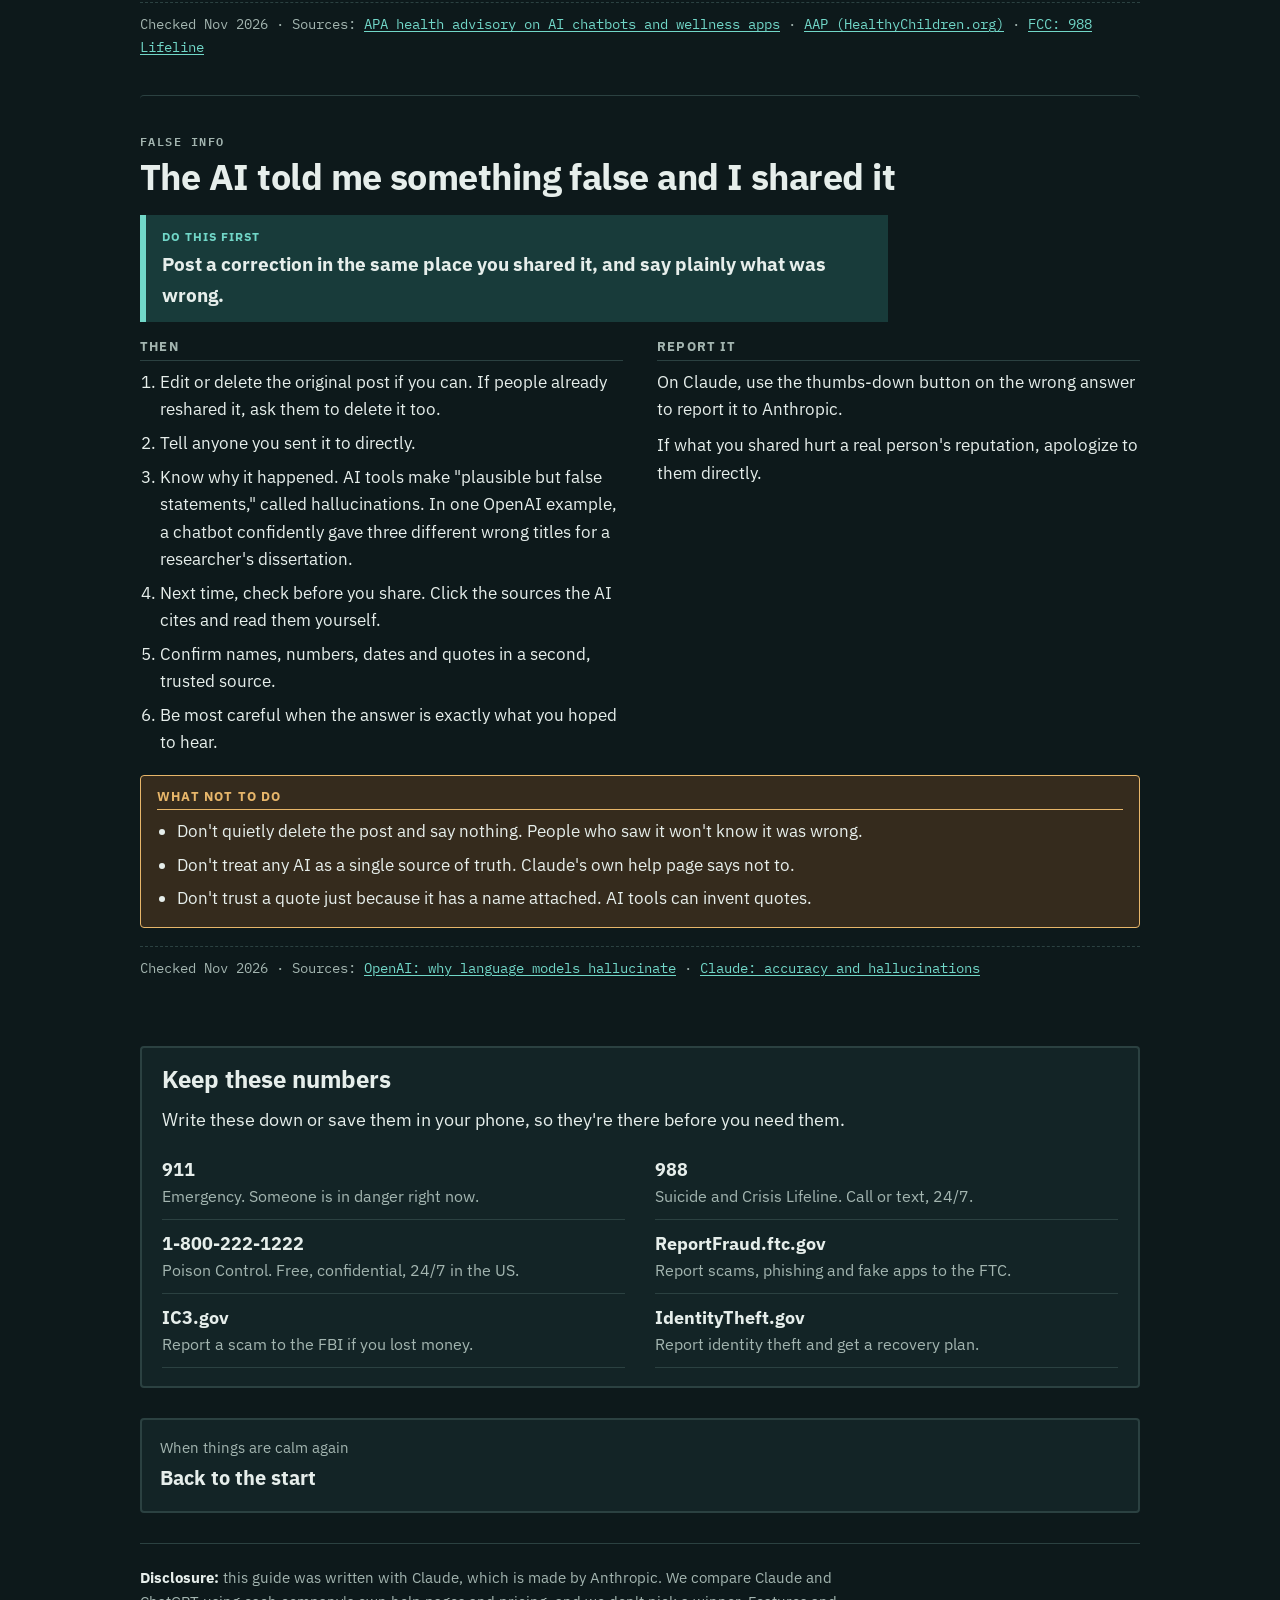
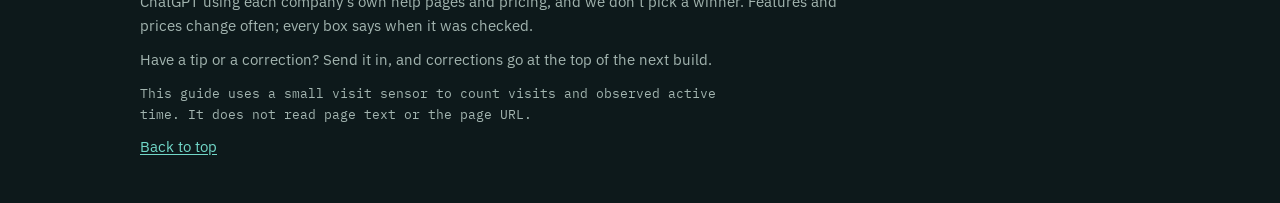
==== commit b9a7e337: "Clarify urgent account and image safety steps" ====
--- a/help.html
+++ b/help.html
@@ -62,7 +62,7 @@
         <li>Don't trust the voice. Scammers can copy a voice from short clips posted online.</li>
         <li>If you can't reach the person, check the story with other family members or friends.</li>
         <li>Don't send money while you check. A request for a wire transfer, crypto or gift cards is a red flag, because that money is hard to get back.</li>
-        <li>Afterward, agree on a secret word or phrase with your family. A real relative will know it. A clone won't.</li>
+        <li>Agree on a private check phrase, but don't treat it as proof by itself; a phrase can leak too. Still hang up and call back on a number you already know.</li>
         <li>Set your social accounts to private, limit the photos and voice clips of yourself online, and accept only followers you know.</li>
       </ol></div>
       <div><h3>Report it</h3>
@@ -88,10 +88,10 @@
         <li>If you were 18 or older when the image was taken, go to StopNCII.org and choose "Create Your Case."</li>
         <li>If the image was taken when the person was under 18, use NCMEC's Take It Down at takeitdown.ncmec.org.</li>
         <li>Both tools make a digital fingerprint (a "hash") of the image on your own device. The image itself never leaves your device. Partner platforms use the fingerprint to block matching copies.</li>
-        <li>Wait 48 hours. Under the US TAKE IT DOWN Act, covered platforms must remove the image, and copies of it, within 48 hours of a valid request. The law covers real images and AI-made ones, including deepfakes. Its platform rules are in force in 2026.</li>
-      </ol></div>
-      <div><h3>Report it</h3>
-        <p>If the platform hasn't removed it after 48 hours, file a complaint with the FTC at TakeItDown.ftc.gov.</p>
+        <li>Keep the platform report and submit a takedown request. Under the US TAKE IT DOWN Act, covered platforms must remove an intimate image and known identical copies within 48 hours of a valid request. The law covers real and AI-made images, including deepfakes.</li>
+      </ol></div>
+      <div><h3>Report it</h3>
+        <p>If it is still up 48 hours after your request, report the platform to the FTC at TakeItDown.ftc.gov.</p>
         <p>If you or your child are being threatened, or someone wants money to keep an image private, call 911 or your local police.</p>
       </div>
       <div class="wide watch"><h3>What not to do</h3><ul>
@@ -112,7 +112,7 @@
       <div><h3>Then</h3><ol>
         <li><b>Password:</b> change it now. Change it anywhere else you used the same one. Check your accounts for charges you don't recognize.</li>
         <li><b>Social Security number:</b> get your free credit reports at annualcreditreport.com. Freeze your credit at Equifax, Experian and TransUnion, one at a time. File your taxes early. Ignore callers who say they're from the IRS or threaten arrest.</li>
-        <li><b>Bank account number:</b> call your bank, close the account and open a new one. Update your automatic payments and watch your transactions.</li>
+        <li><b>Bank account number:</b> call your bank, explain what was exposed, and ask whether they recommend monitoring or replacing the account. Watch your transactions and update automatic payments if the account changes.</li>
         <li><b>API key:</b> revoke the key in the provider's dashboard and make a new one.</li>
         <li>Delete the chat. The steps differ on each planet (see below).</li>
         <li>Check the assistant's memory too. On both planets, deleting a chat does not delete memories made from it.</li>
@@ -215,12 +215,12 @@
   <!-- 6. Hacked account -->
   <section class="topic" id="help-hacked">
     <header><p class="eyebrow">Account security</p><h2>My AI account was hacked</h2></header>
-    <p class="first"><b>Do this first</b>Scan your computer for malware and remove it. Then sign every other device out of your account.</p>
-    <div class="fmt">
-      <div><h3>Then</h3><ol>
-        <li>Sign out all sessions you don't recognize (steps for each planet below).</li>
-        <li>Secure your email account with a new password and strong two-factor sign-in. Whoever controls your email can often get into everything else.</li>
-        <li>Change the passwords saved in your browser.</li>
+    <p class="first"><b>Do this first</b>From a device you trust, sign out other sessions and secure the email or Google account tied to your AI account. If you suspect malware on your device, don't sign in or change passwords there; use a clean device or get help removing it.</p>
+    <div class="fmt">
+      <div><h3>Then</h3><ol>
+        <li>From a device you trust, sign out all sessions (steps for each planet below).</li>
+        <li>Secure your email or Google account with a new password and two-step sign-in. Whoever controls it can often get into everything else.</li>
+        <li>After the device is clean, change any other passwords that may have been exposed or saved in the browser.</li>
         <li>Check your card statements for charges you didn't make.</li>
         <li>Look through your chat history for anything the intruder could use, like addresses or account details. Treat those as exposed and see <a href="#help-pasted">the private info section</a>.</li>
       </ol></div>
@@ -229,7 +229,7 @@
         <p>If someone uses your personal information, report it at IdentityTheft.gov. Report fake company emails at ReportFraud.ftc.gov.</p>
       </div>
       <div class="wide watch"><h3>What not to do</h3><ul>
-        <li>Don't change passwords before you remove malware. "Infostealer" malware can steal your new ones too, along with login cookies that get around two-factor sign-in.</li>
+        <li>Don't enter new passwords on a device you suspect is infected. Malware can steal them, along with login cookies that may bypass two-factor sign-in.</li>
         <li>Don't trust emails that say they're from Anthropic or OpenAI and ask you to sign in through a link. Go to the site yourself.</li>
       </ul></div>
     </div>
--- a/guide.css
+++ b/guide.css
@@ -1,6 +1,6 @@
 /* Two Planets — AI Survival Guide. Layout: a travel guide between two worlds. Each level is a stage of the trip
    (Launch pad, Low orbit, Deep space, Mission control). One reading column; every topic uses the same parts. */
-:root{
+:root{color-scheme:dark;
   --bg:#0d191b;
   --surface:#132426;
   --ink:#e6eeeb;
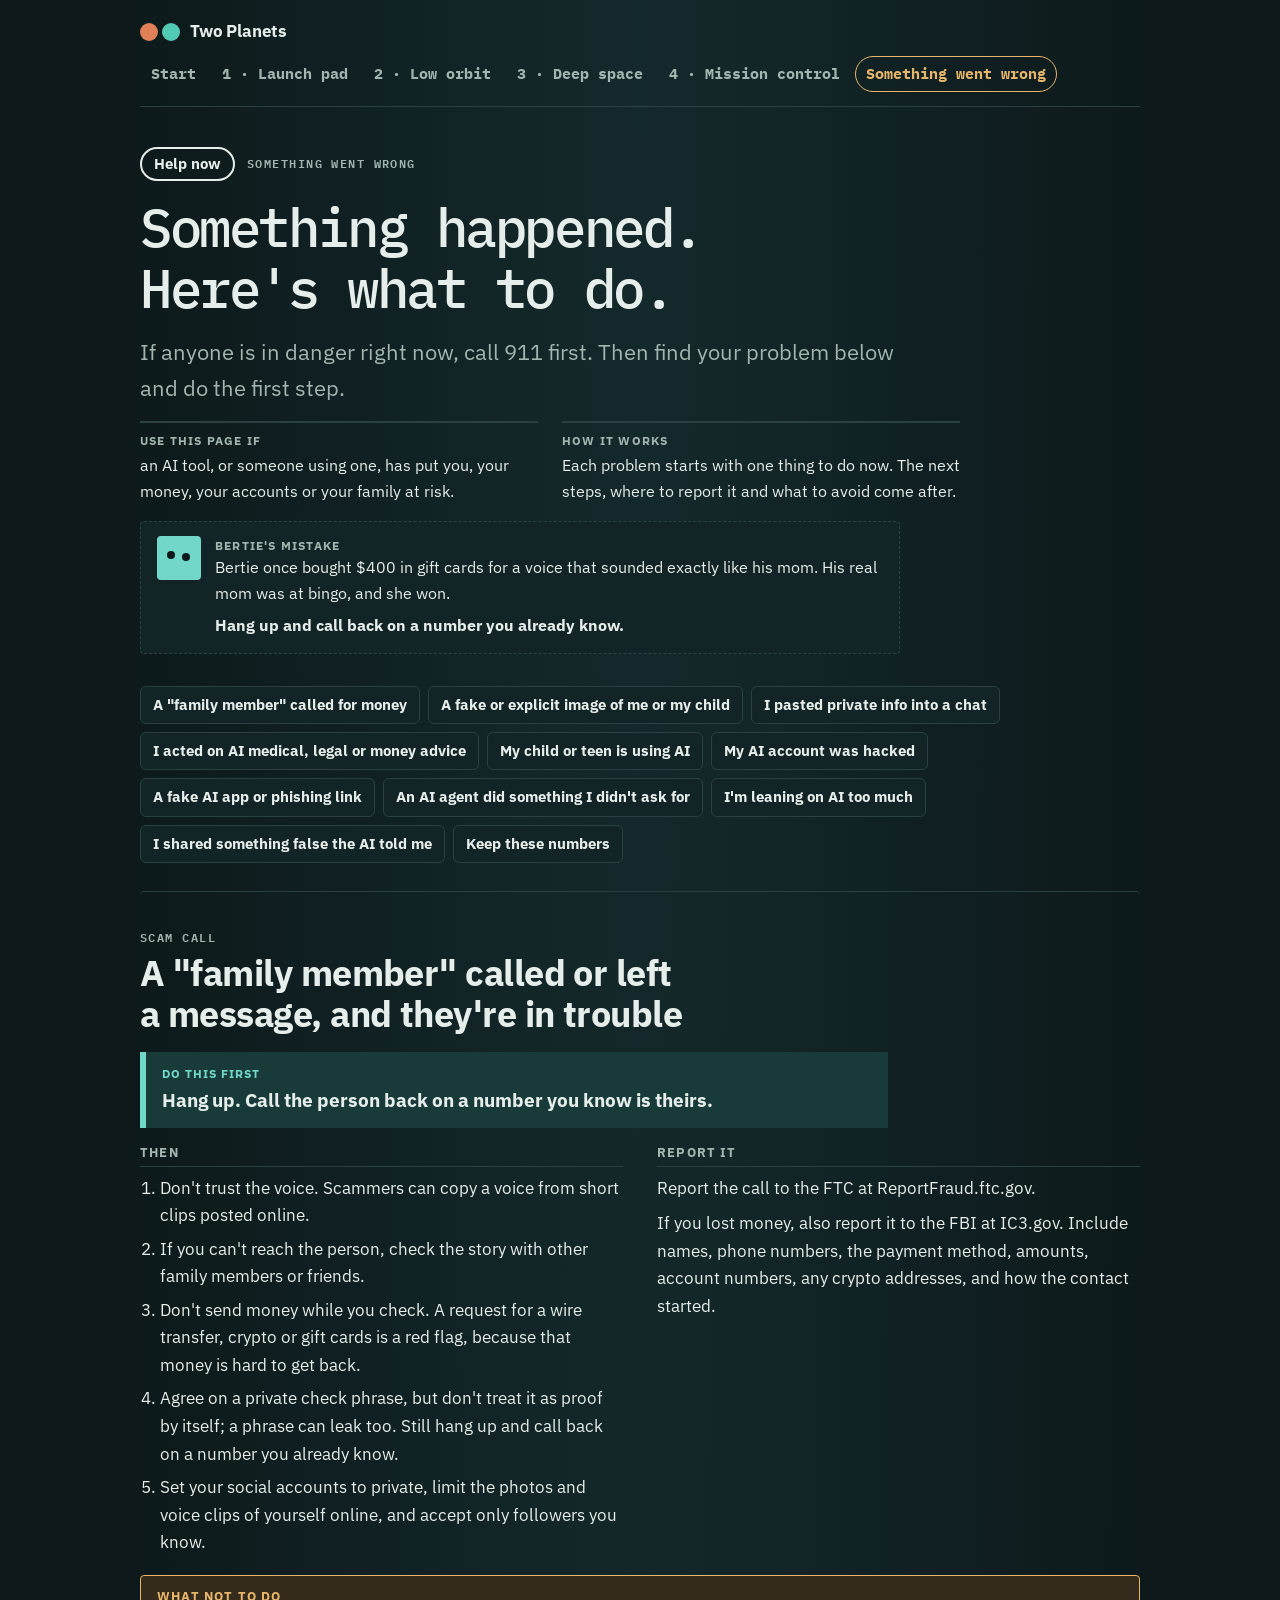
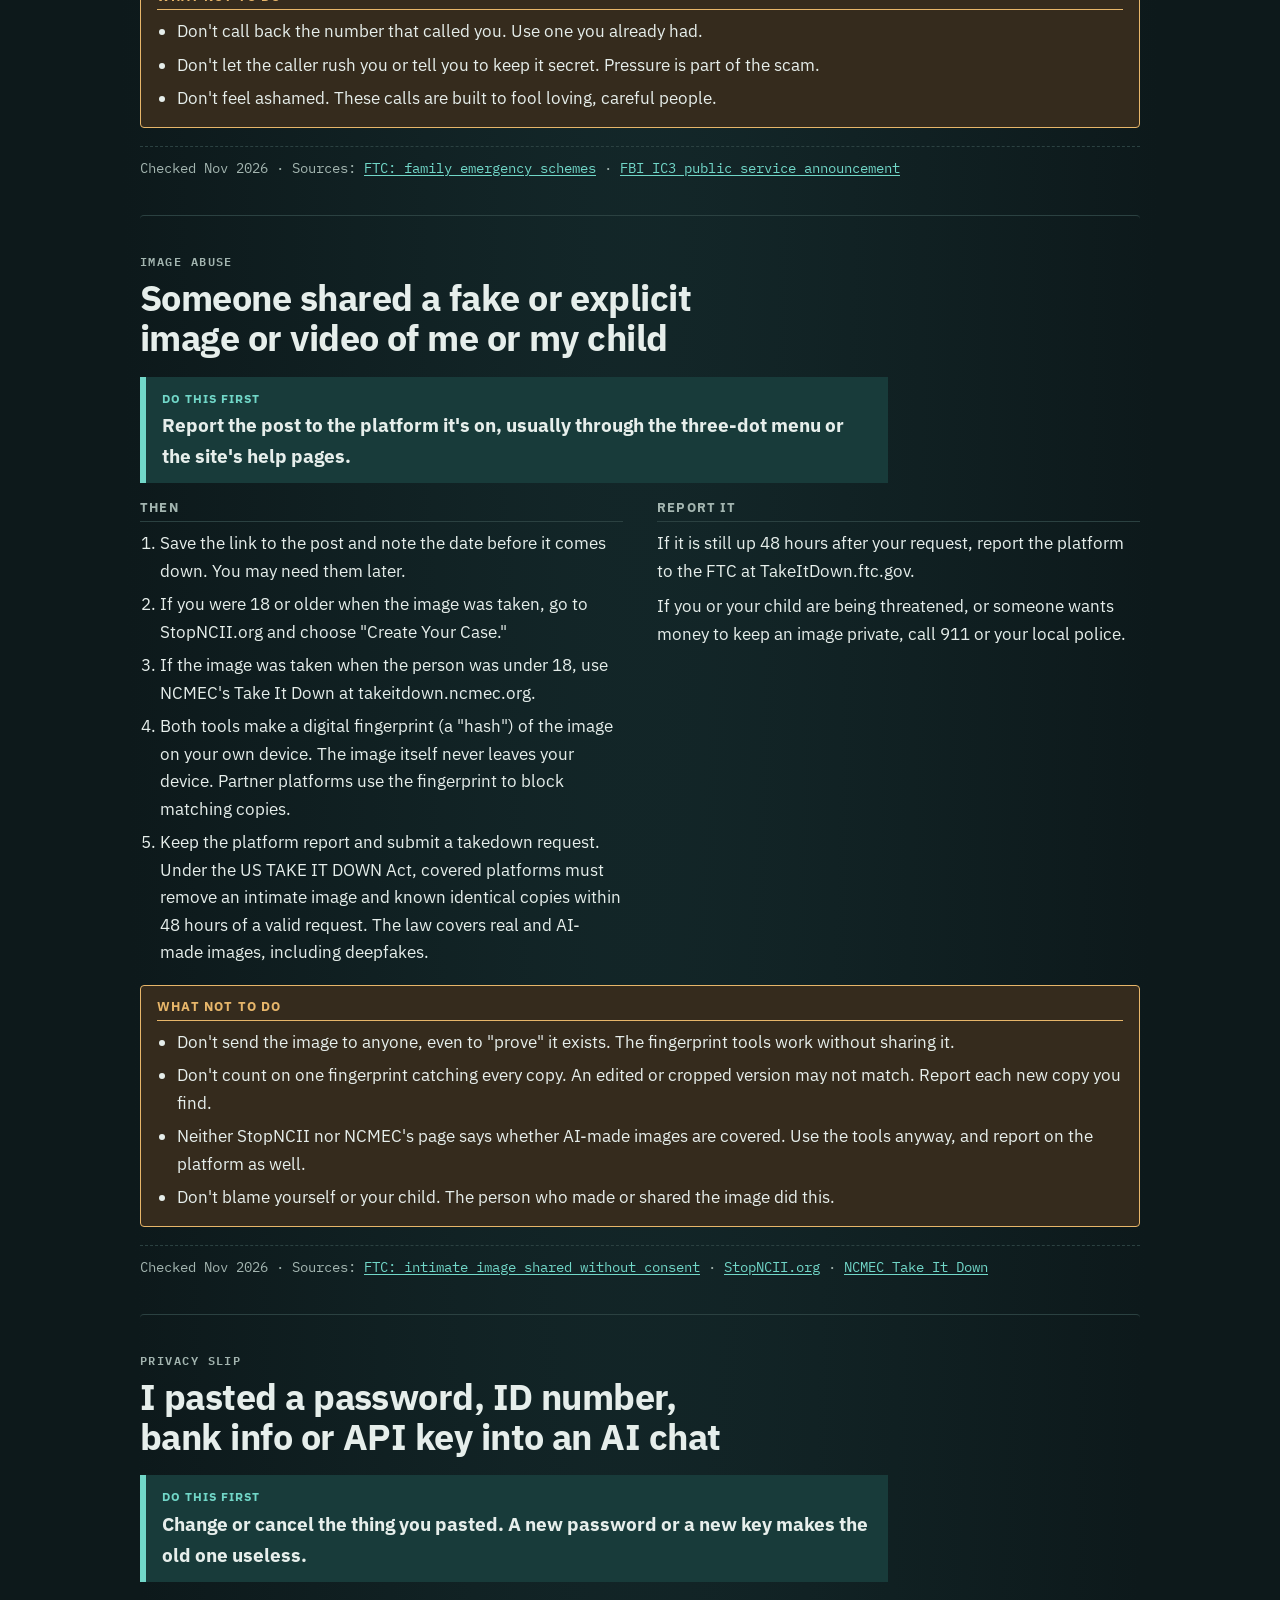
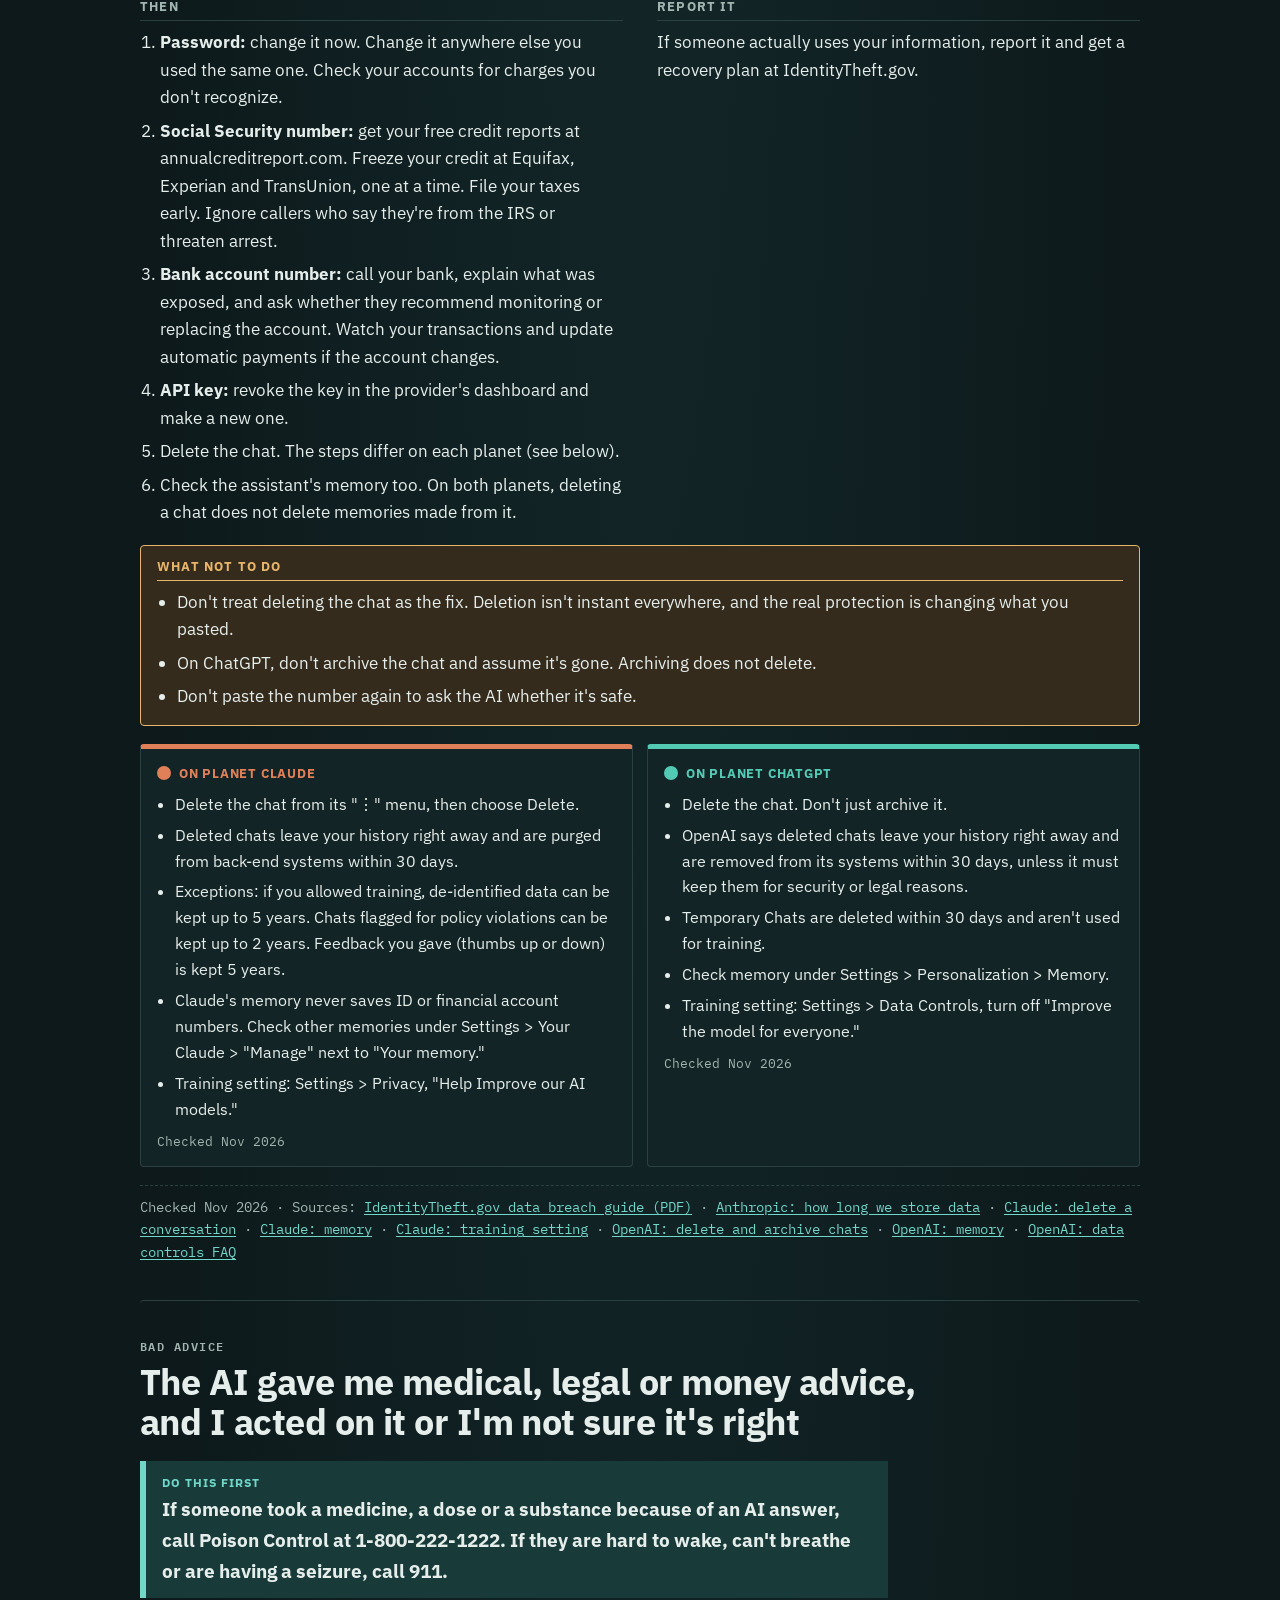
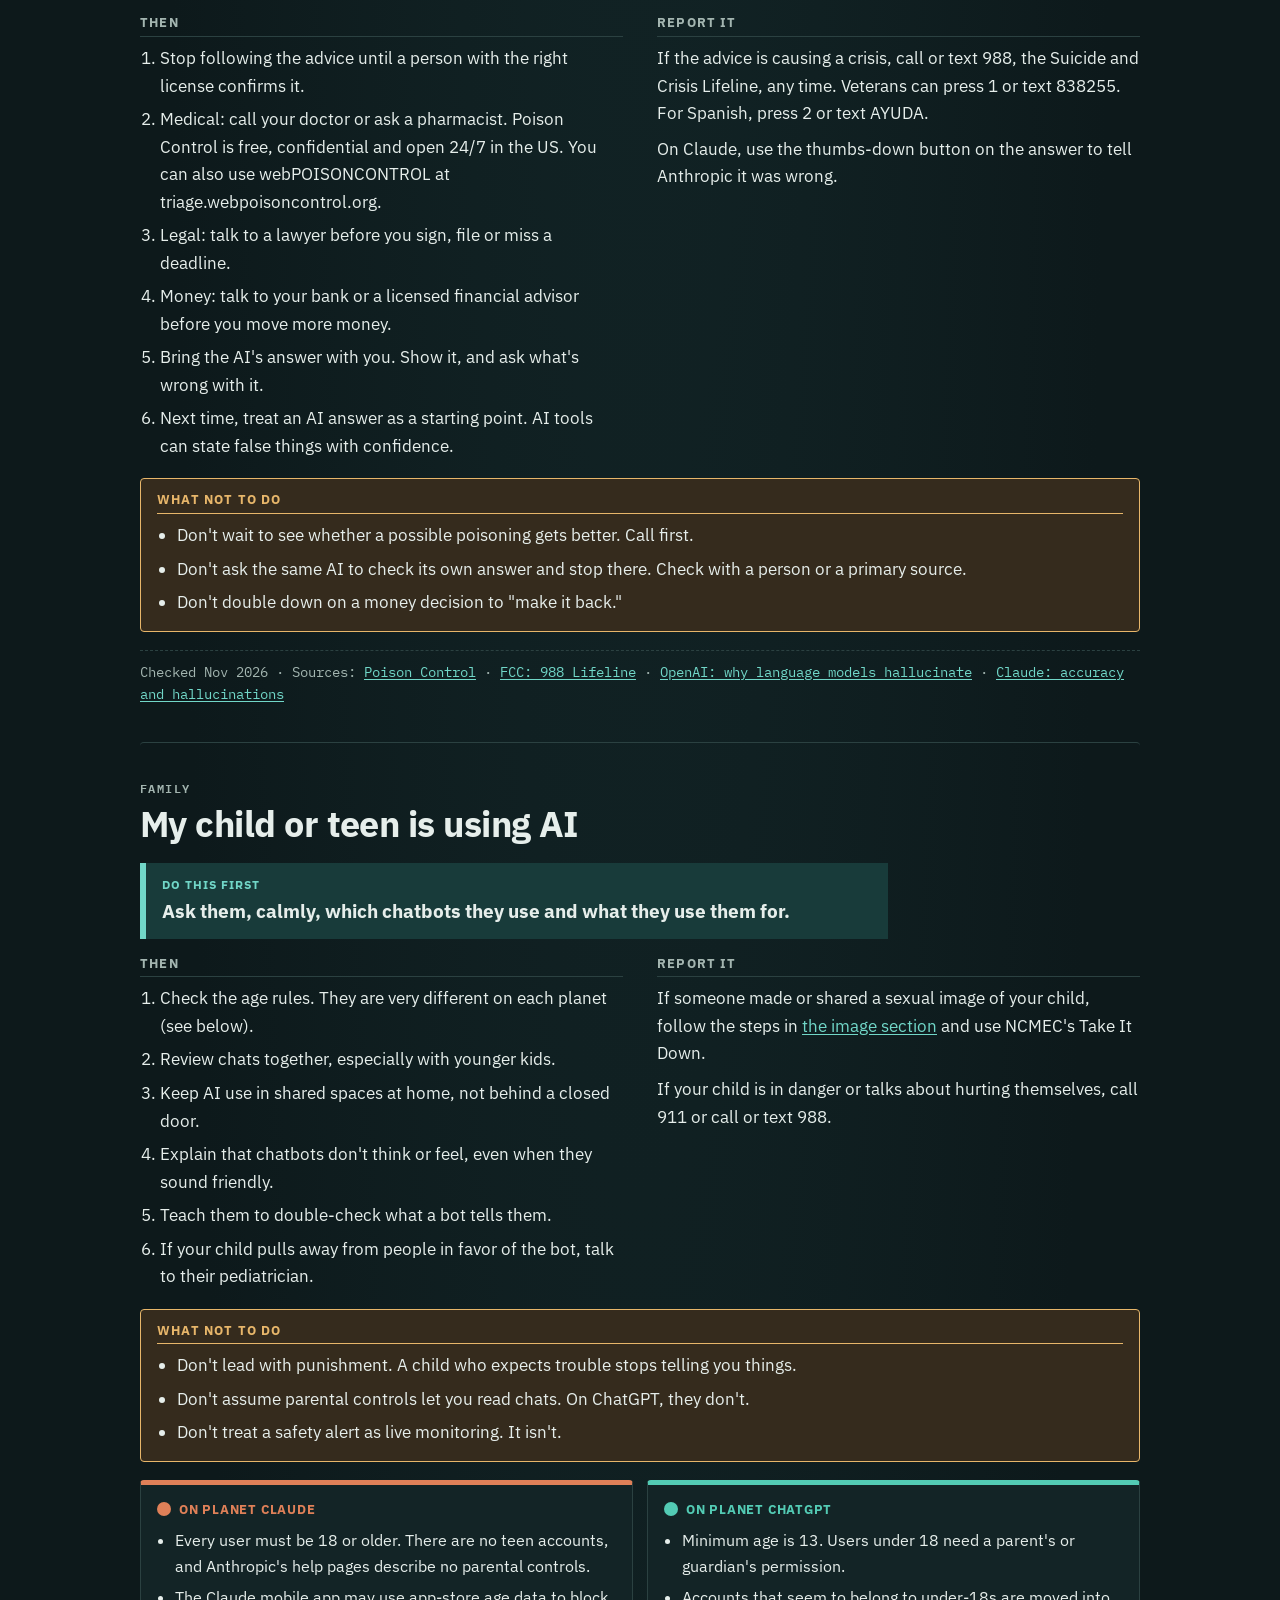
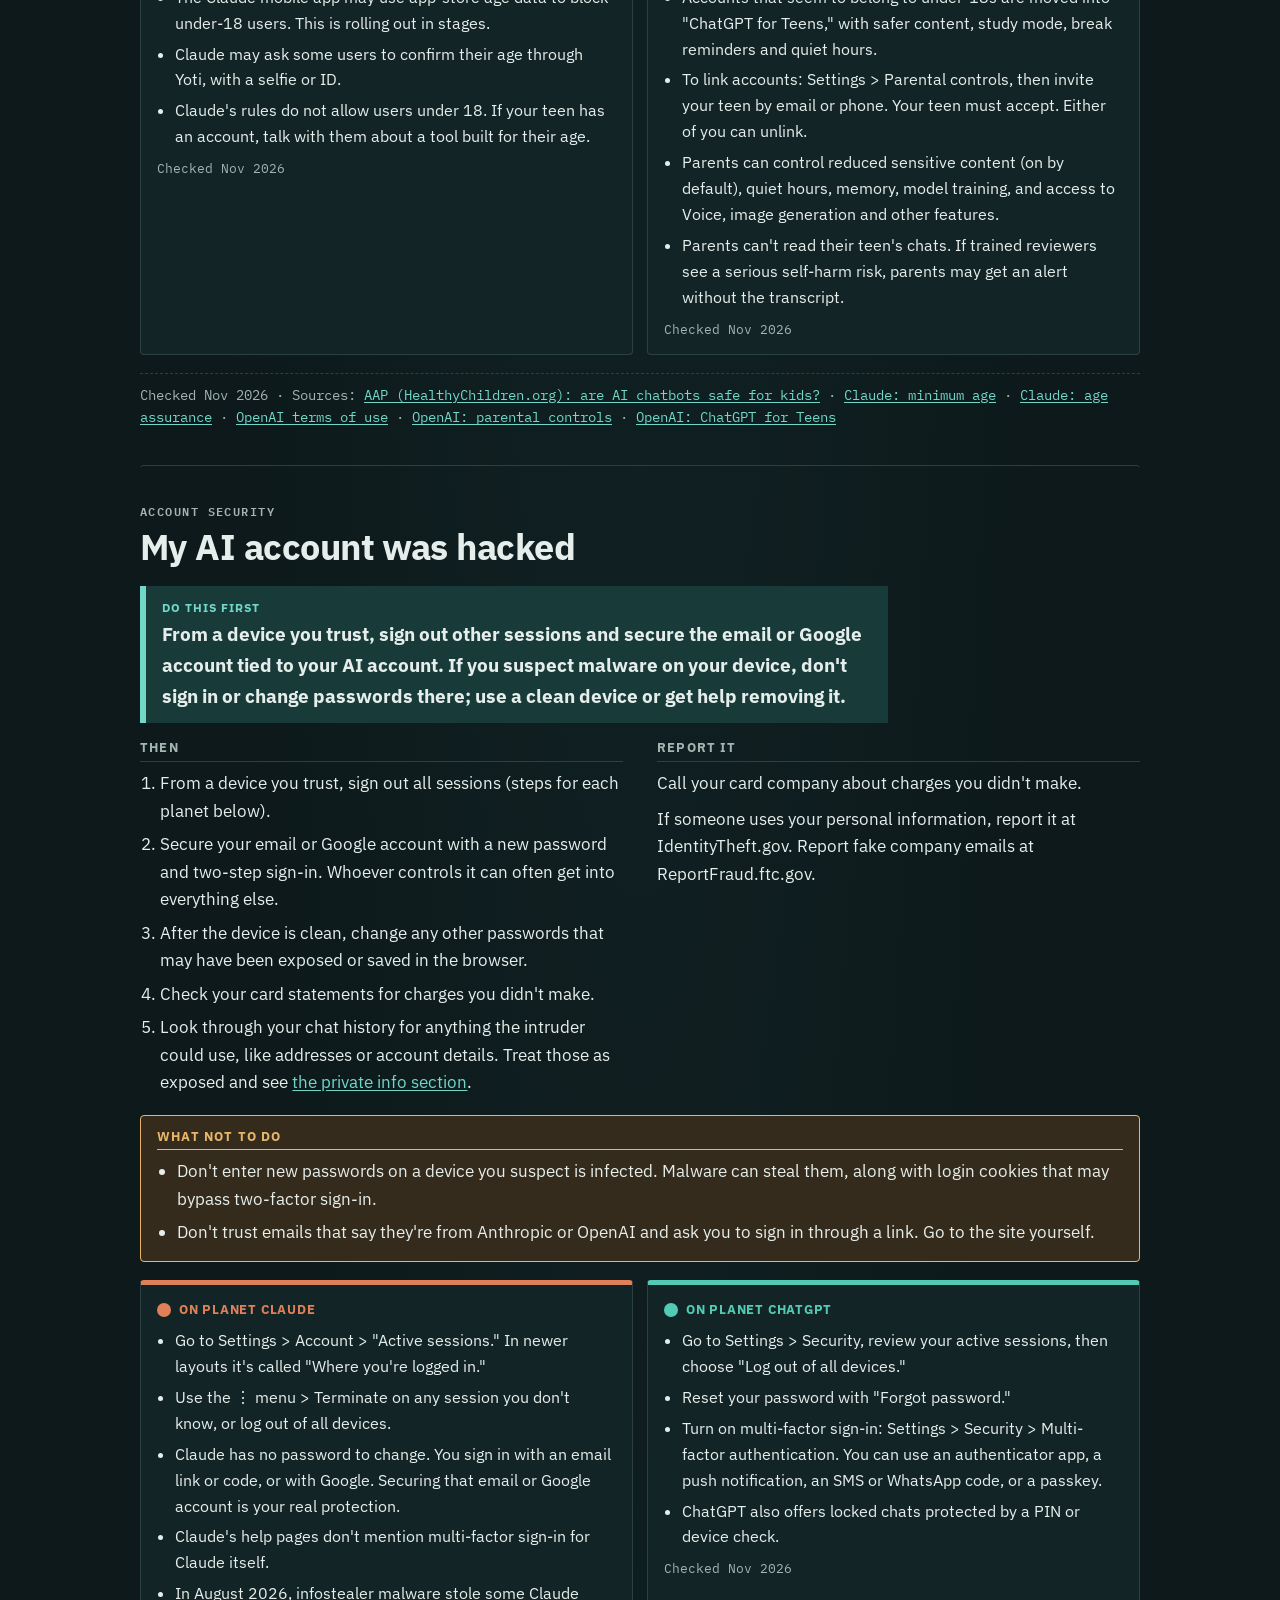
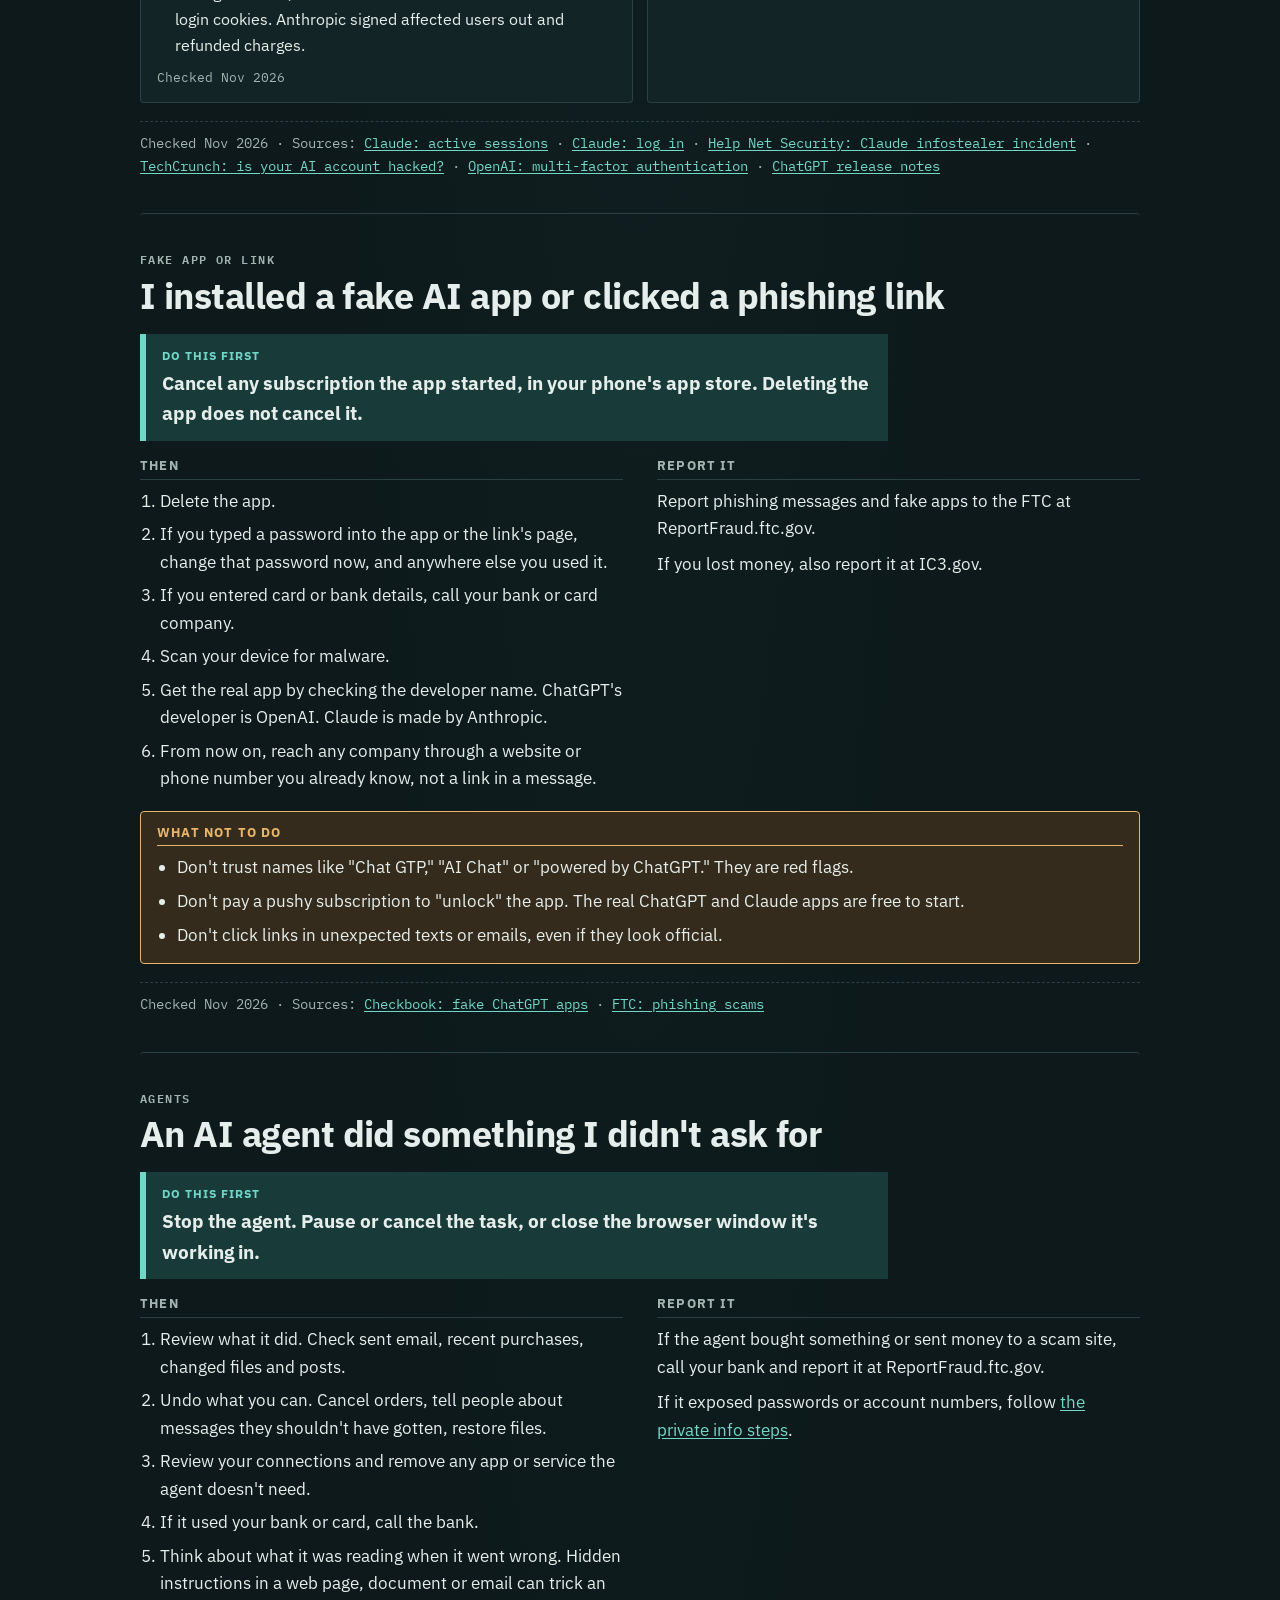
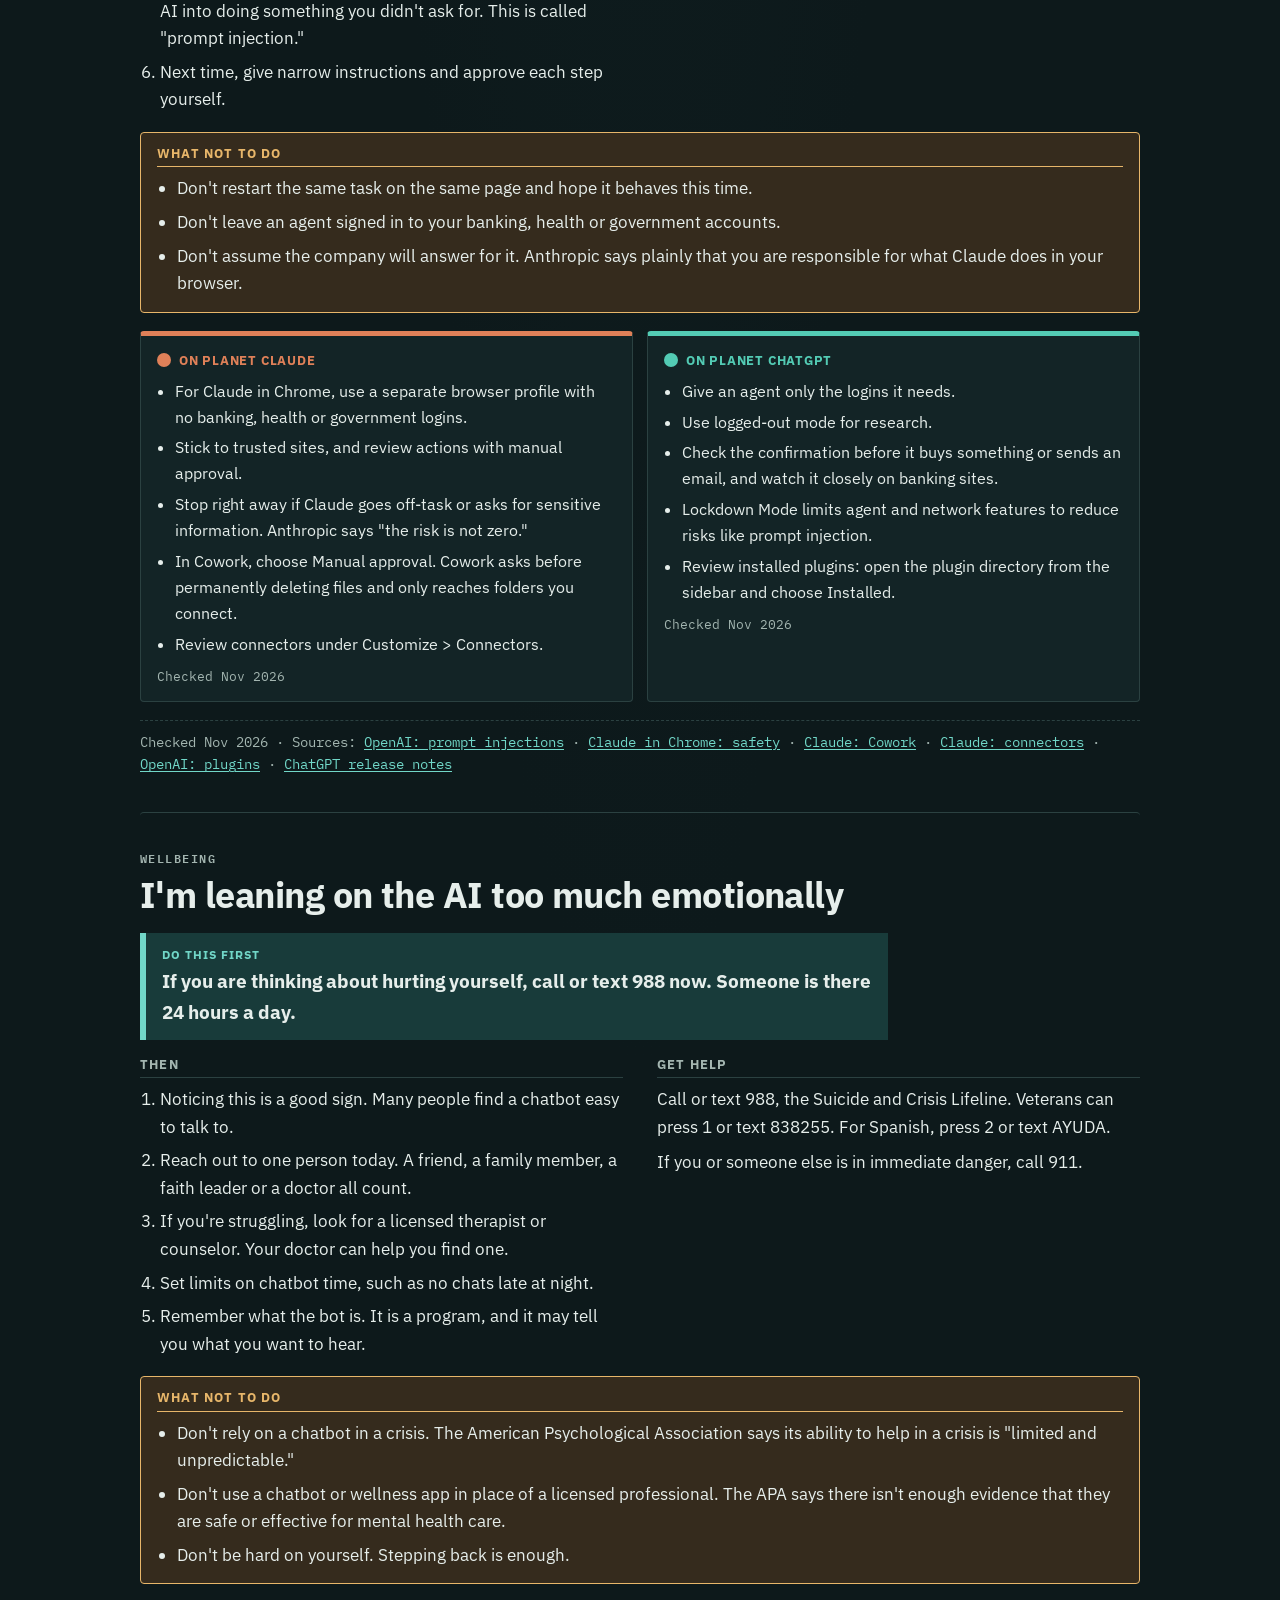
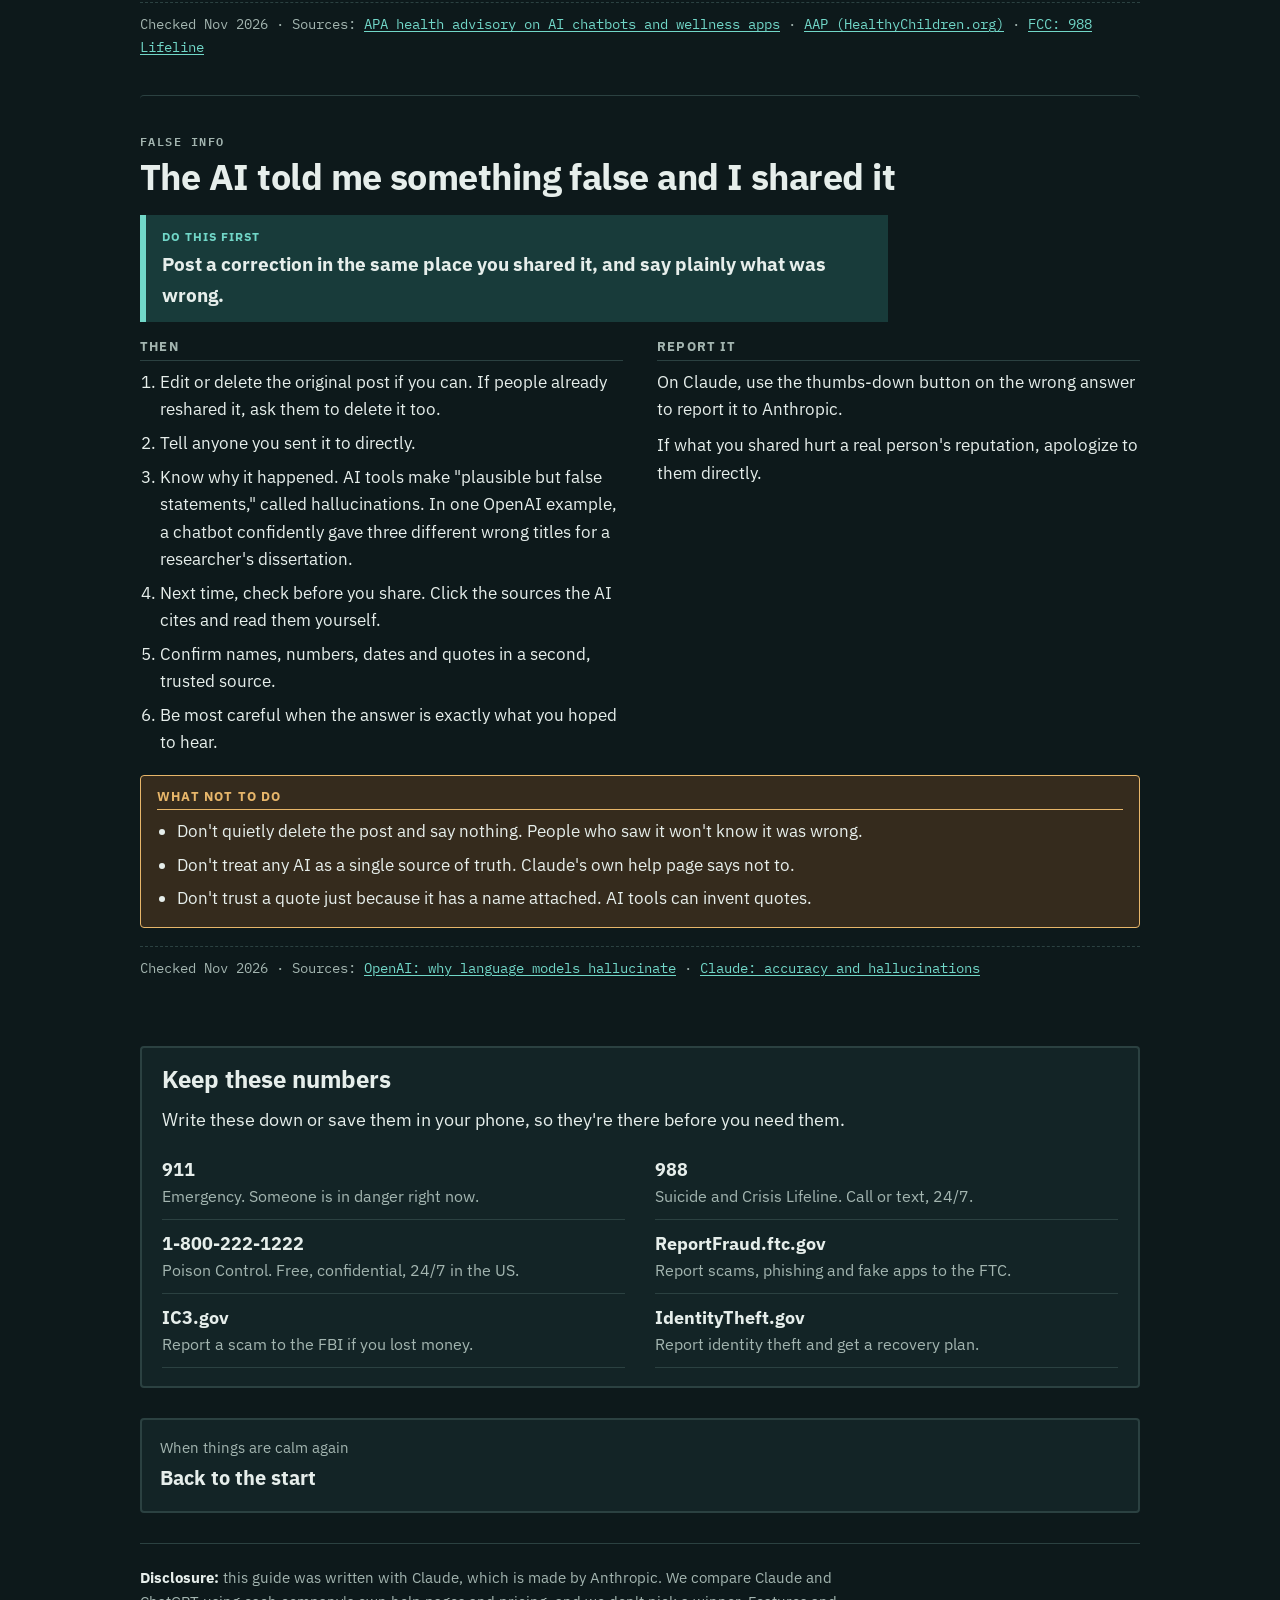
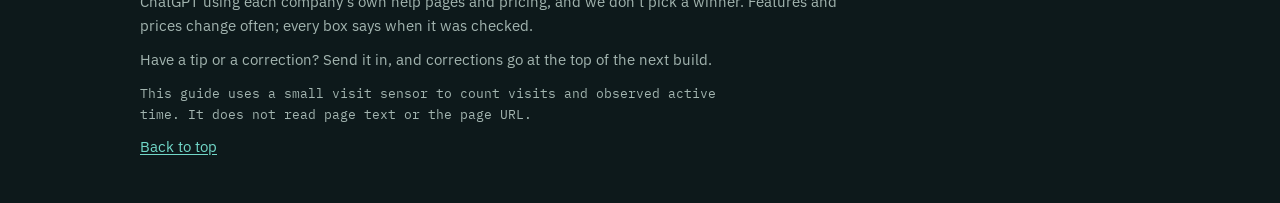
==== commit 66612d91: "Polish help guide copy" ====
--- a/help.html
+++ b/help.html
@@ -4,7 +4,7 @@
 <meta charset="utf-8">
 <meta name="viewport" content="width=device-width,initial-scale=1,viewport-fit=cover">
 <title>Something Went Wrong · Two Planets</title>
-<meta name="claude:viewport-fit-sides" content="cover">
+
 <link rel="preconnect" href="https://fonts.googleapis.com">
 <link rel="stylesheet" href="https://fonts.googleapis.com/css2?family=IBM+Plex+Mono:wght@400;500;600;700&family=IBM+Plex+Sans:wght@400;500;600;700&display=swap">
 <link rel="stylesheet" href="guide.css">
--- a/guide.css
+++ b/guide.css
@@ -63,7 +63,7 @@
 .lvl-hero{padding-block:40px 26px;display:grid;gap:16px}
 .lvl-hero .stage{display:flex;align-items:center;gap:12px}
 .lvl-hero .num{font-family:var(--font-display);font-weight:700;font-size:15px;border:2px solid var(--ink);border-radius:999px;padding:3px 12px}
-.lvl-hero h1{font-size:clamp(32px,5.6vw,54px);letter-spacing:-.02em;max-width:18ch}
+.lvl-hero h1{font-family:var(--font-mono);font-size:clamp(32px,5.6vw,54px);font-weight:500;letter-spacing:-.045em;max-width:22ch}
 .lvl-hero .sub{font-size:clamp(19px,2.3vw,22px);color:var(--muted);max-width:60ch}
 .who{display:grid;grid-template-columns:repeat(2,minmax(0,1fr));gap:12px 24px;max-width:820px;font-size:16px}
 .who div{border-top:2px solid var(--line);padding-top:8px;min-width:0}
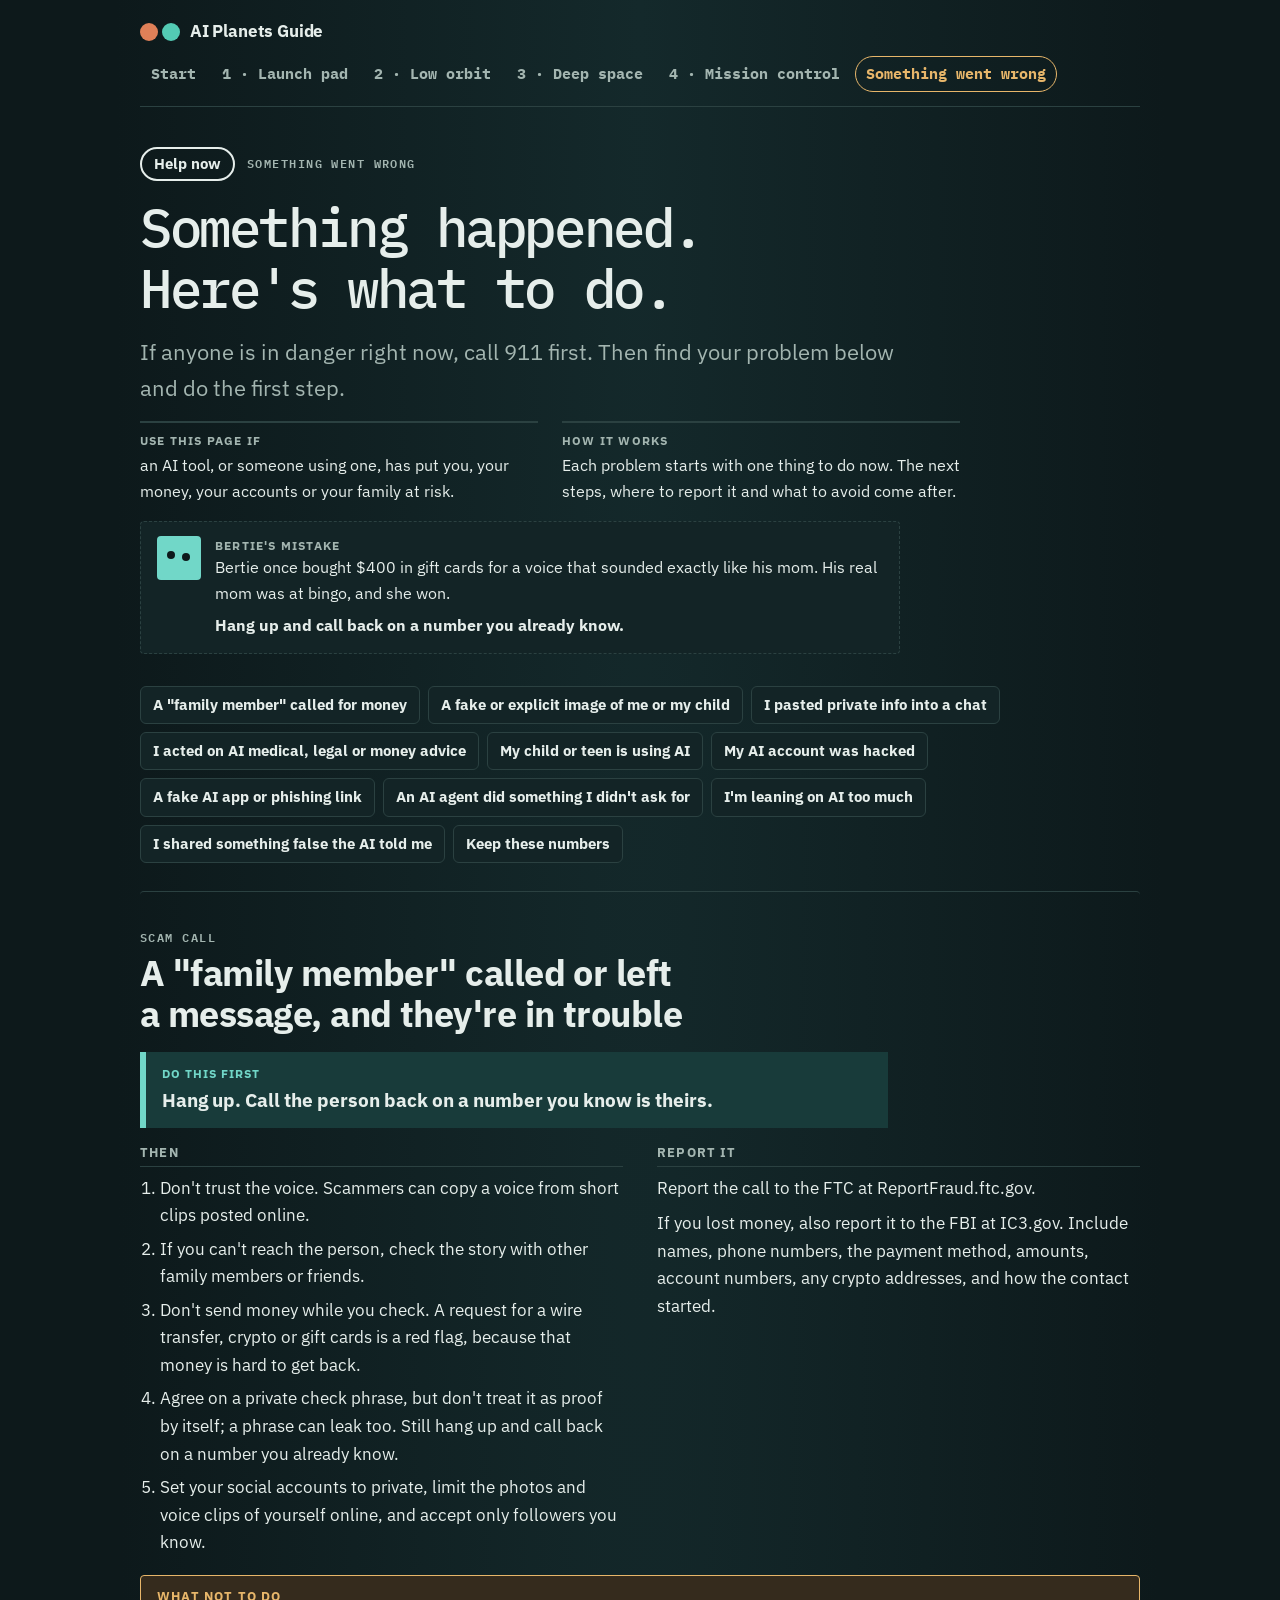
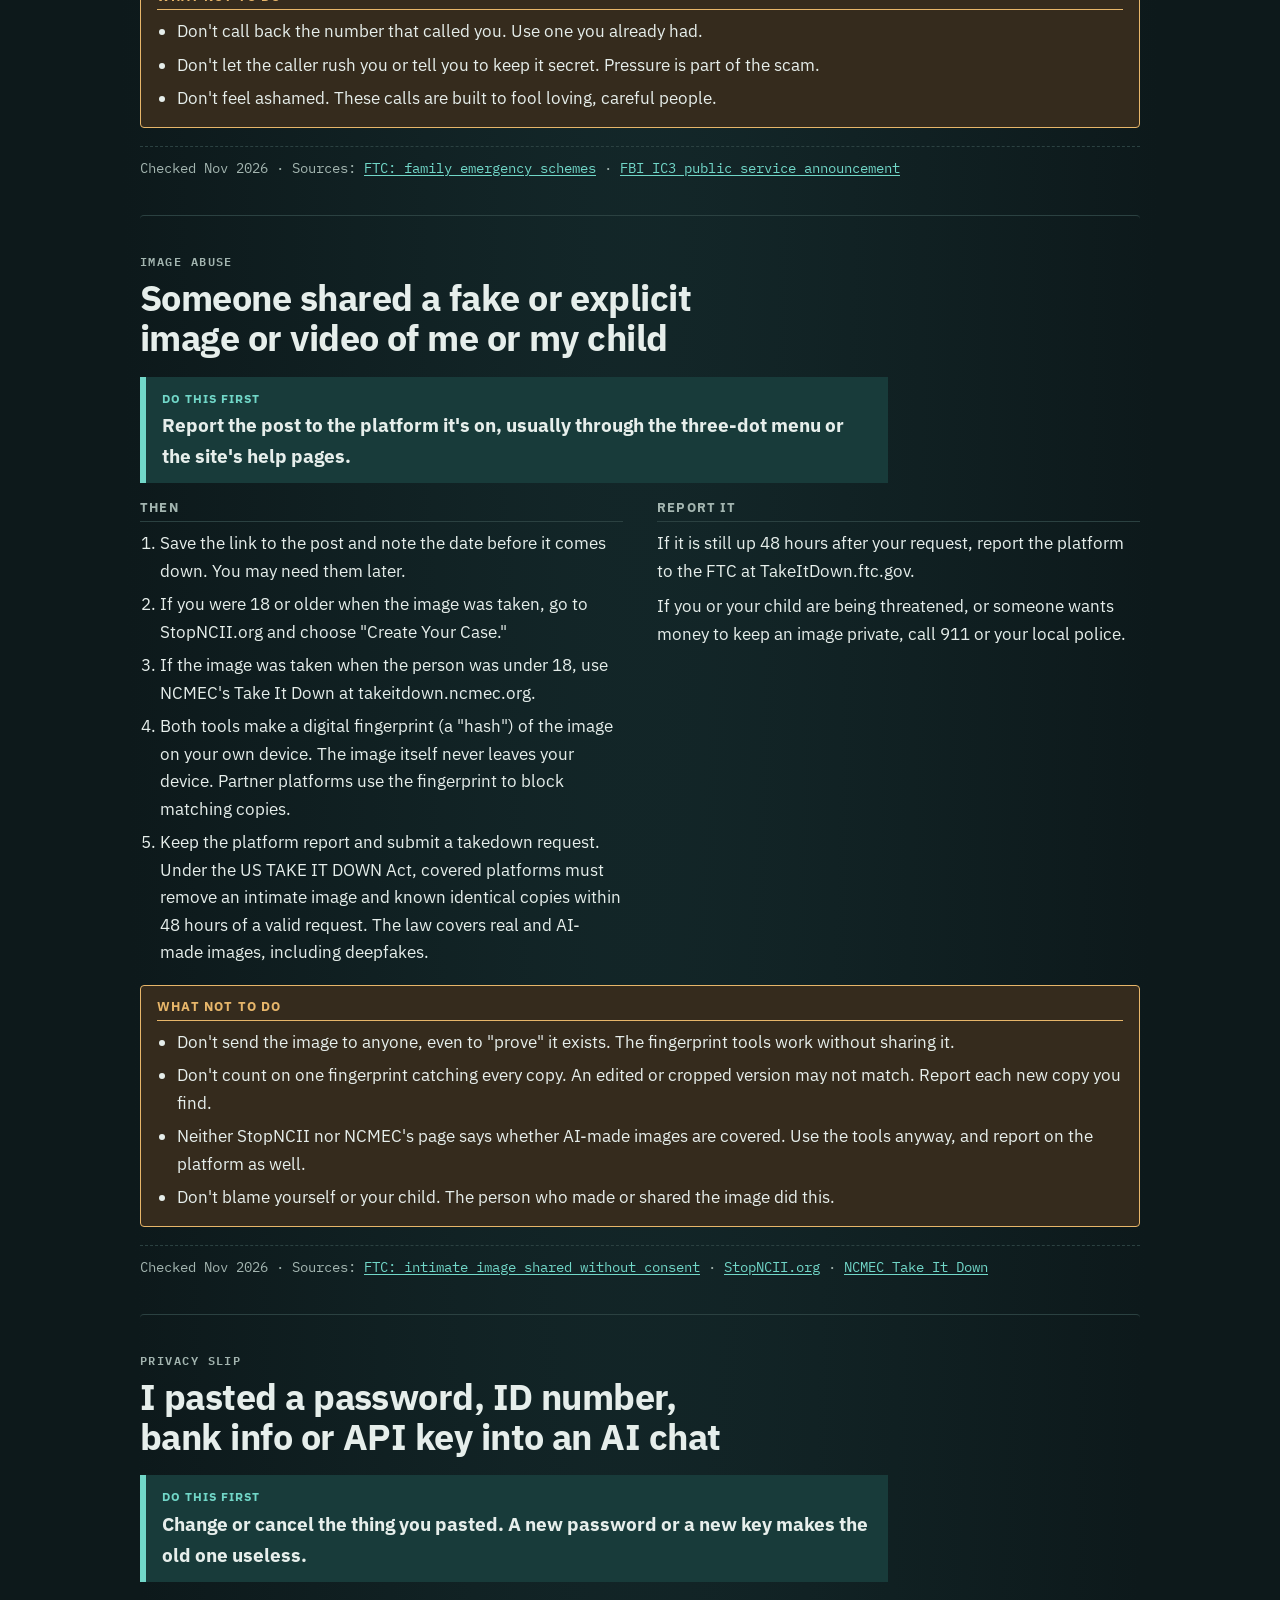
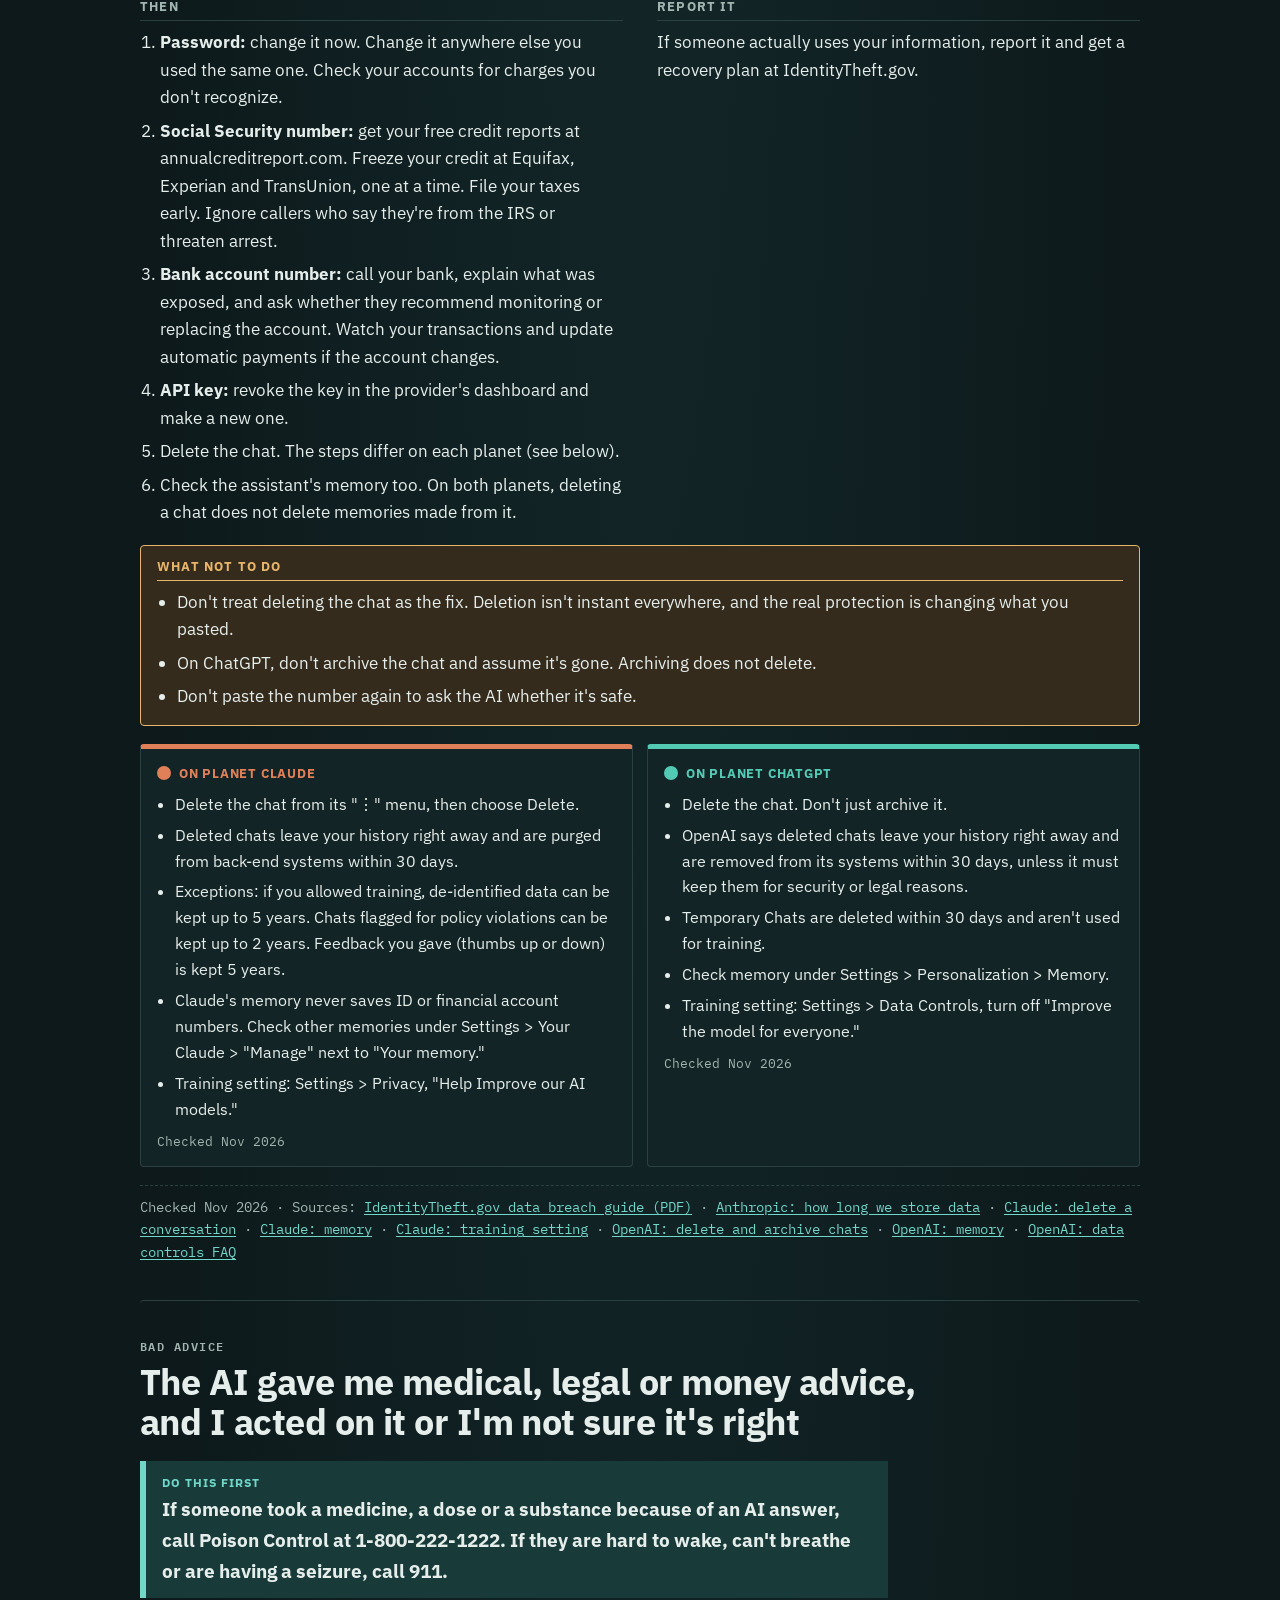
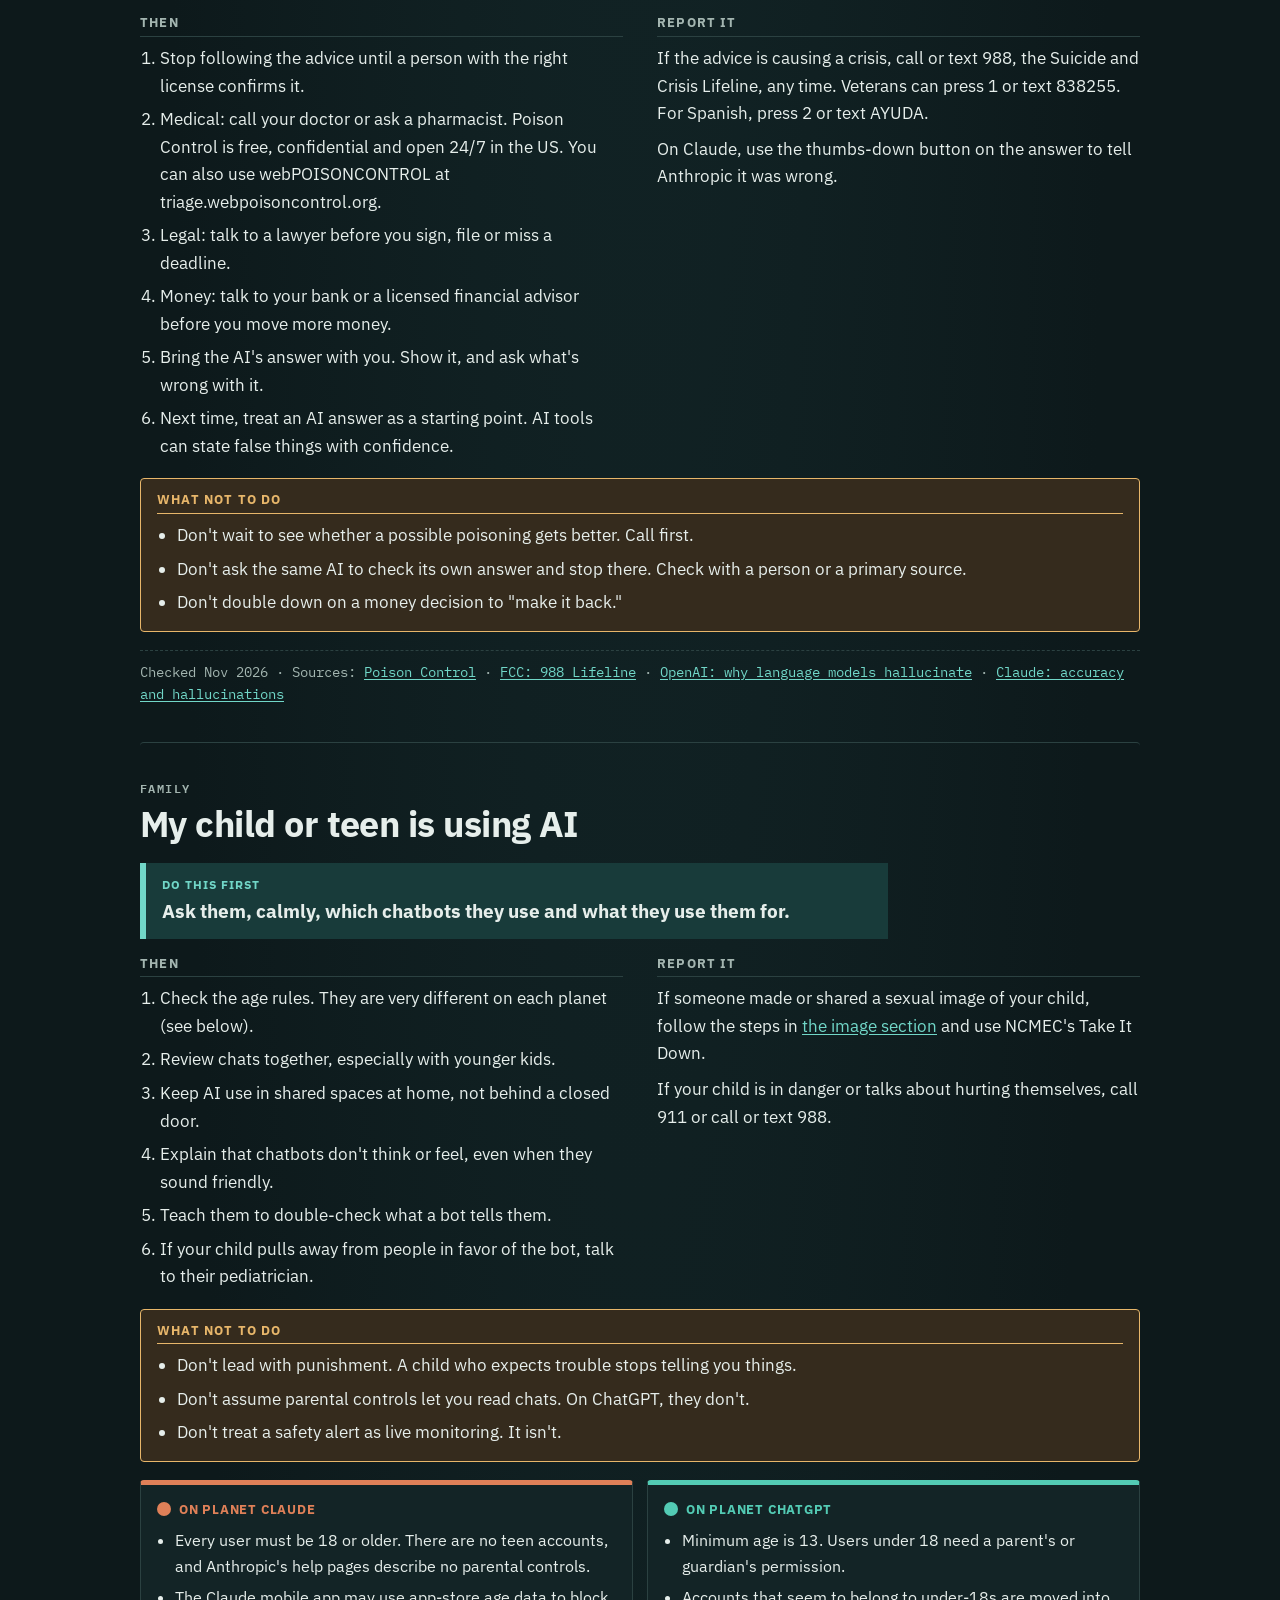
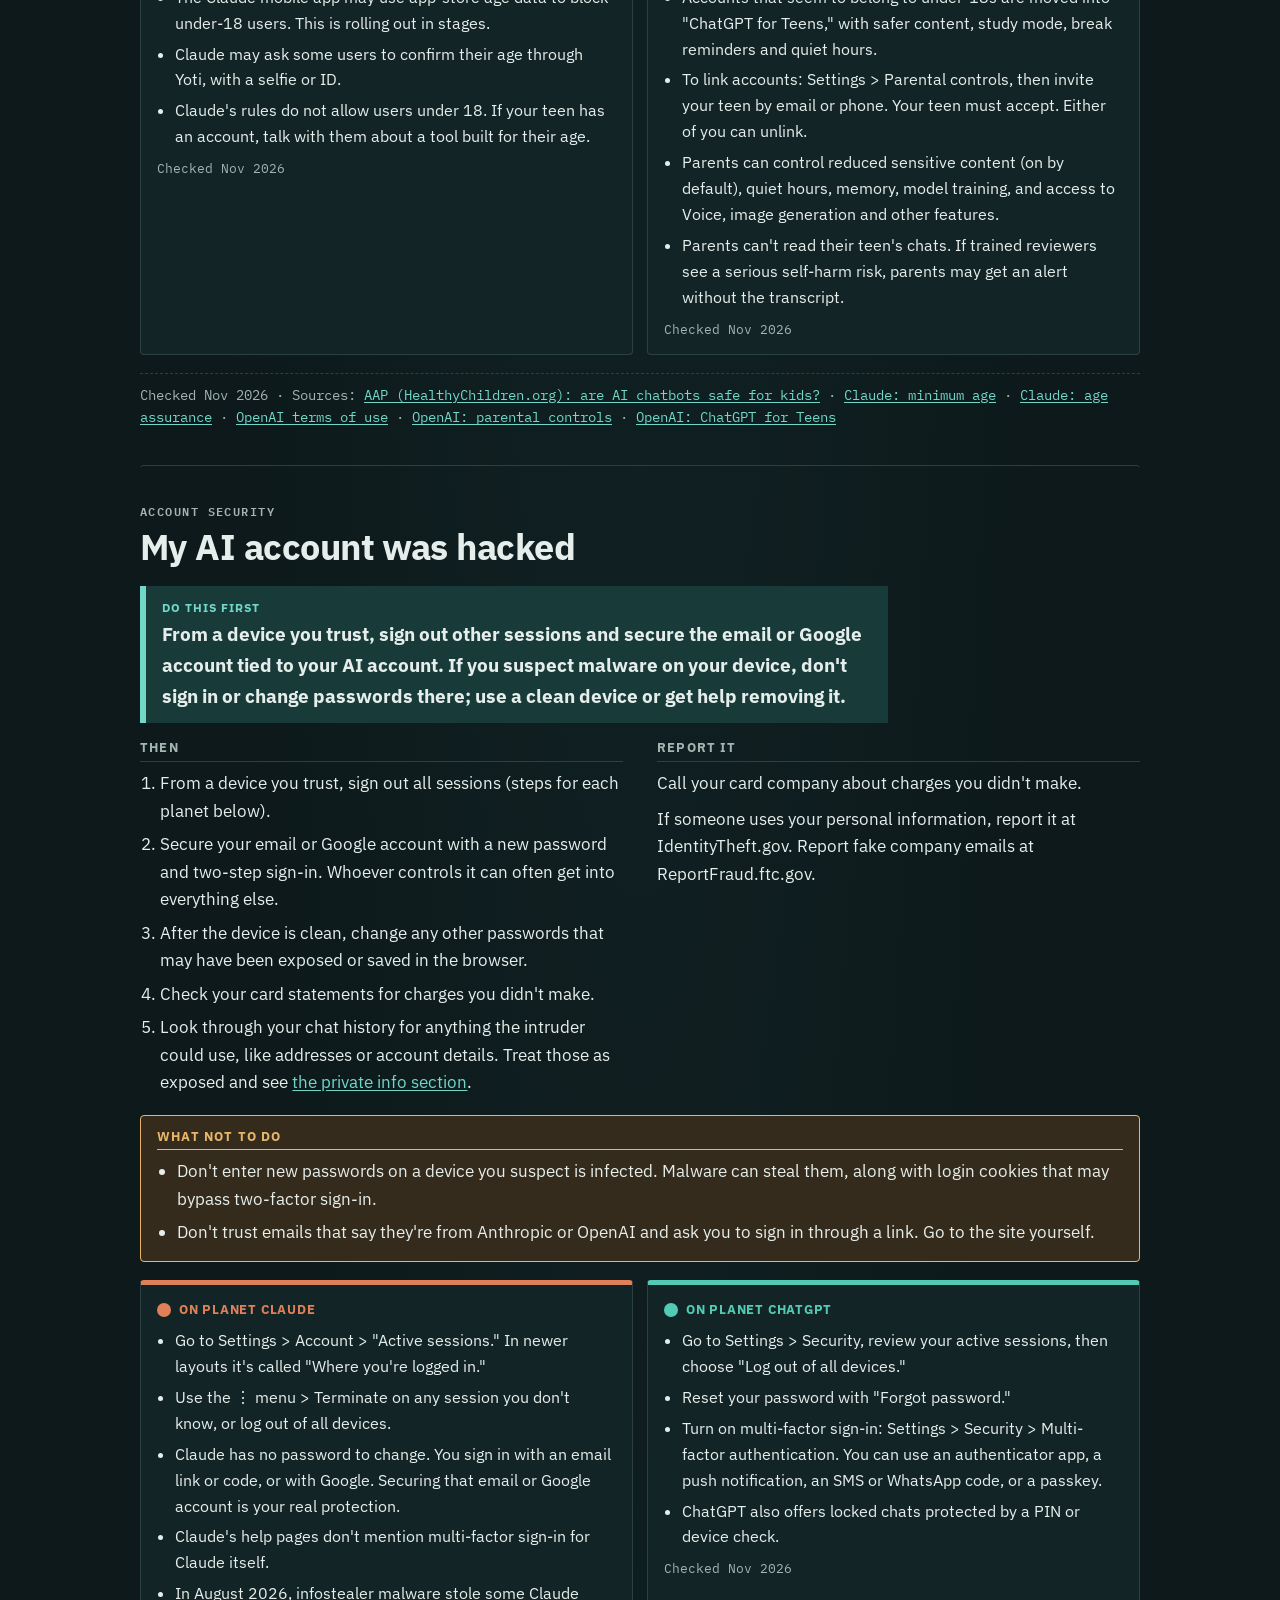
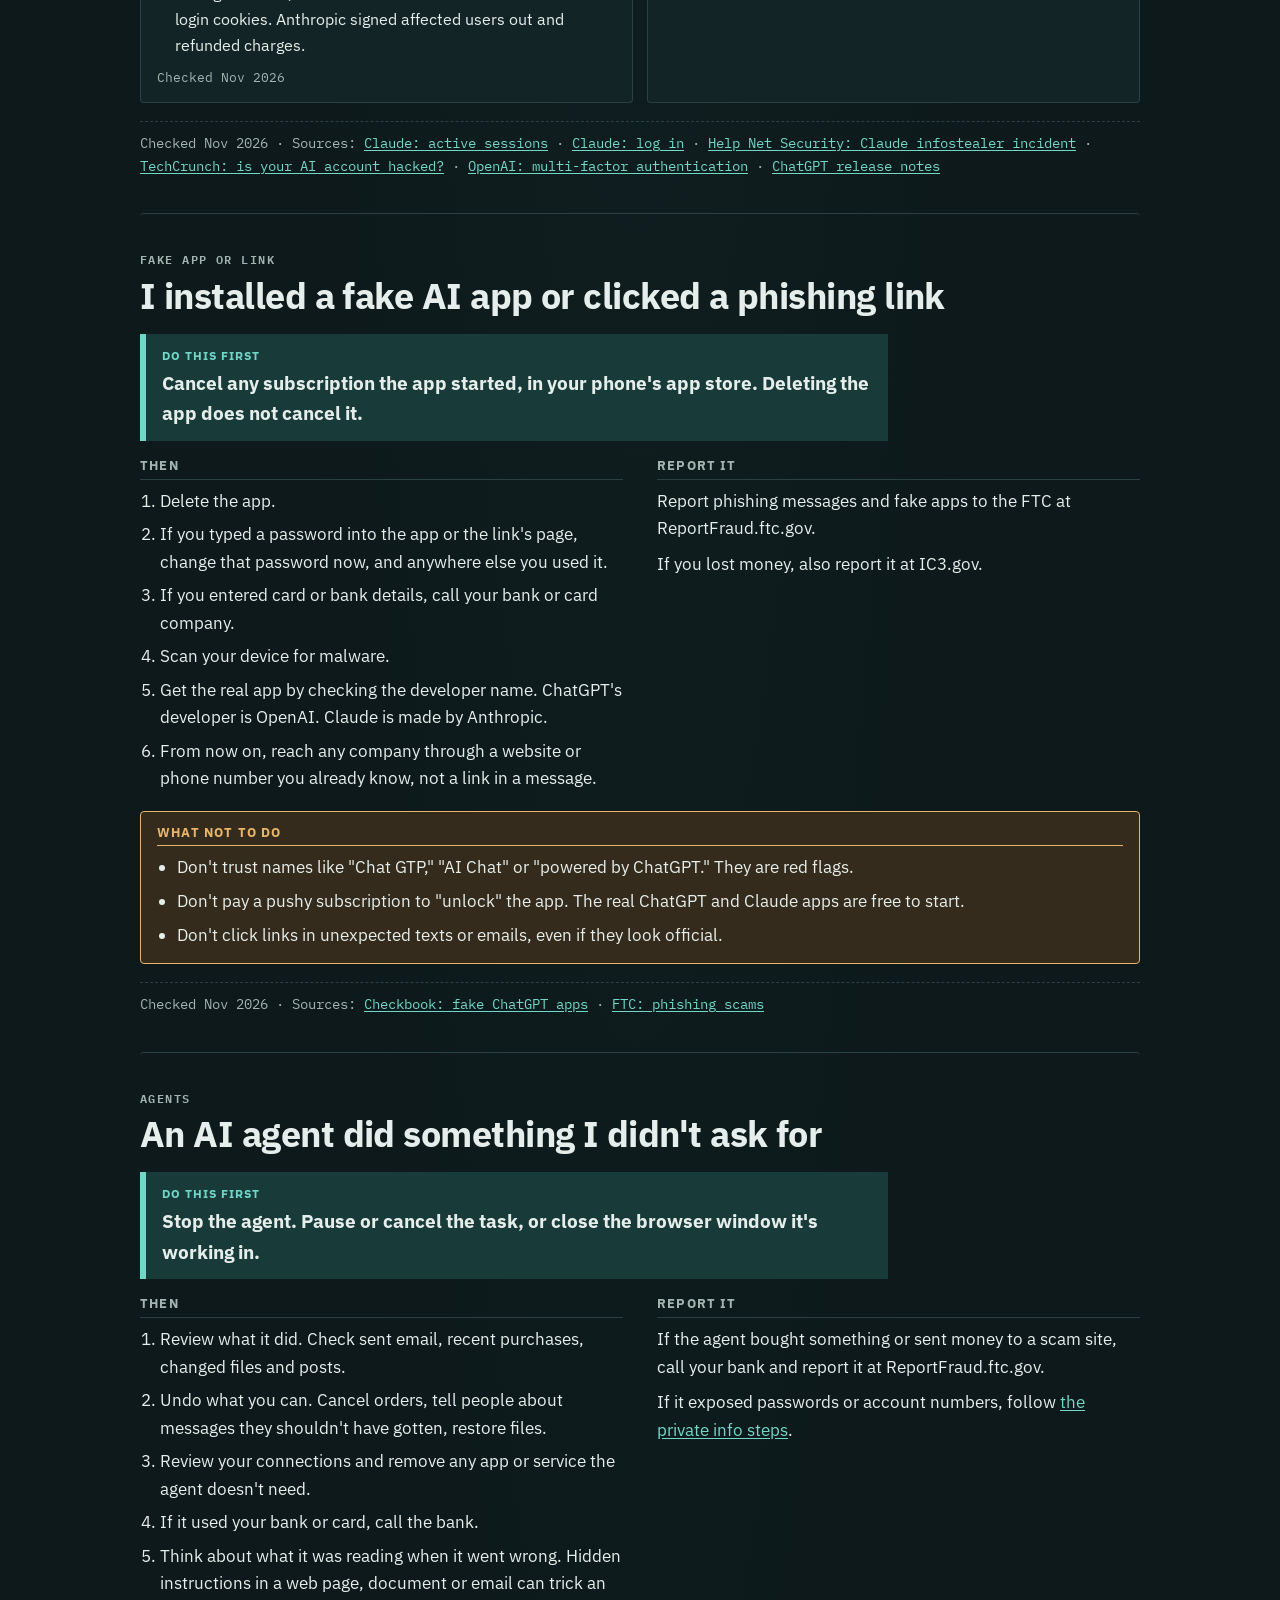
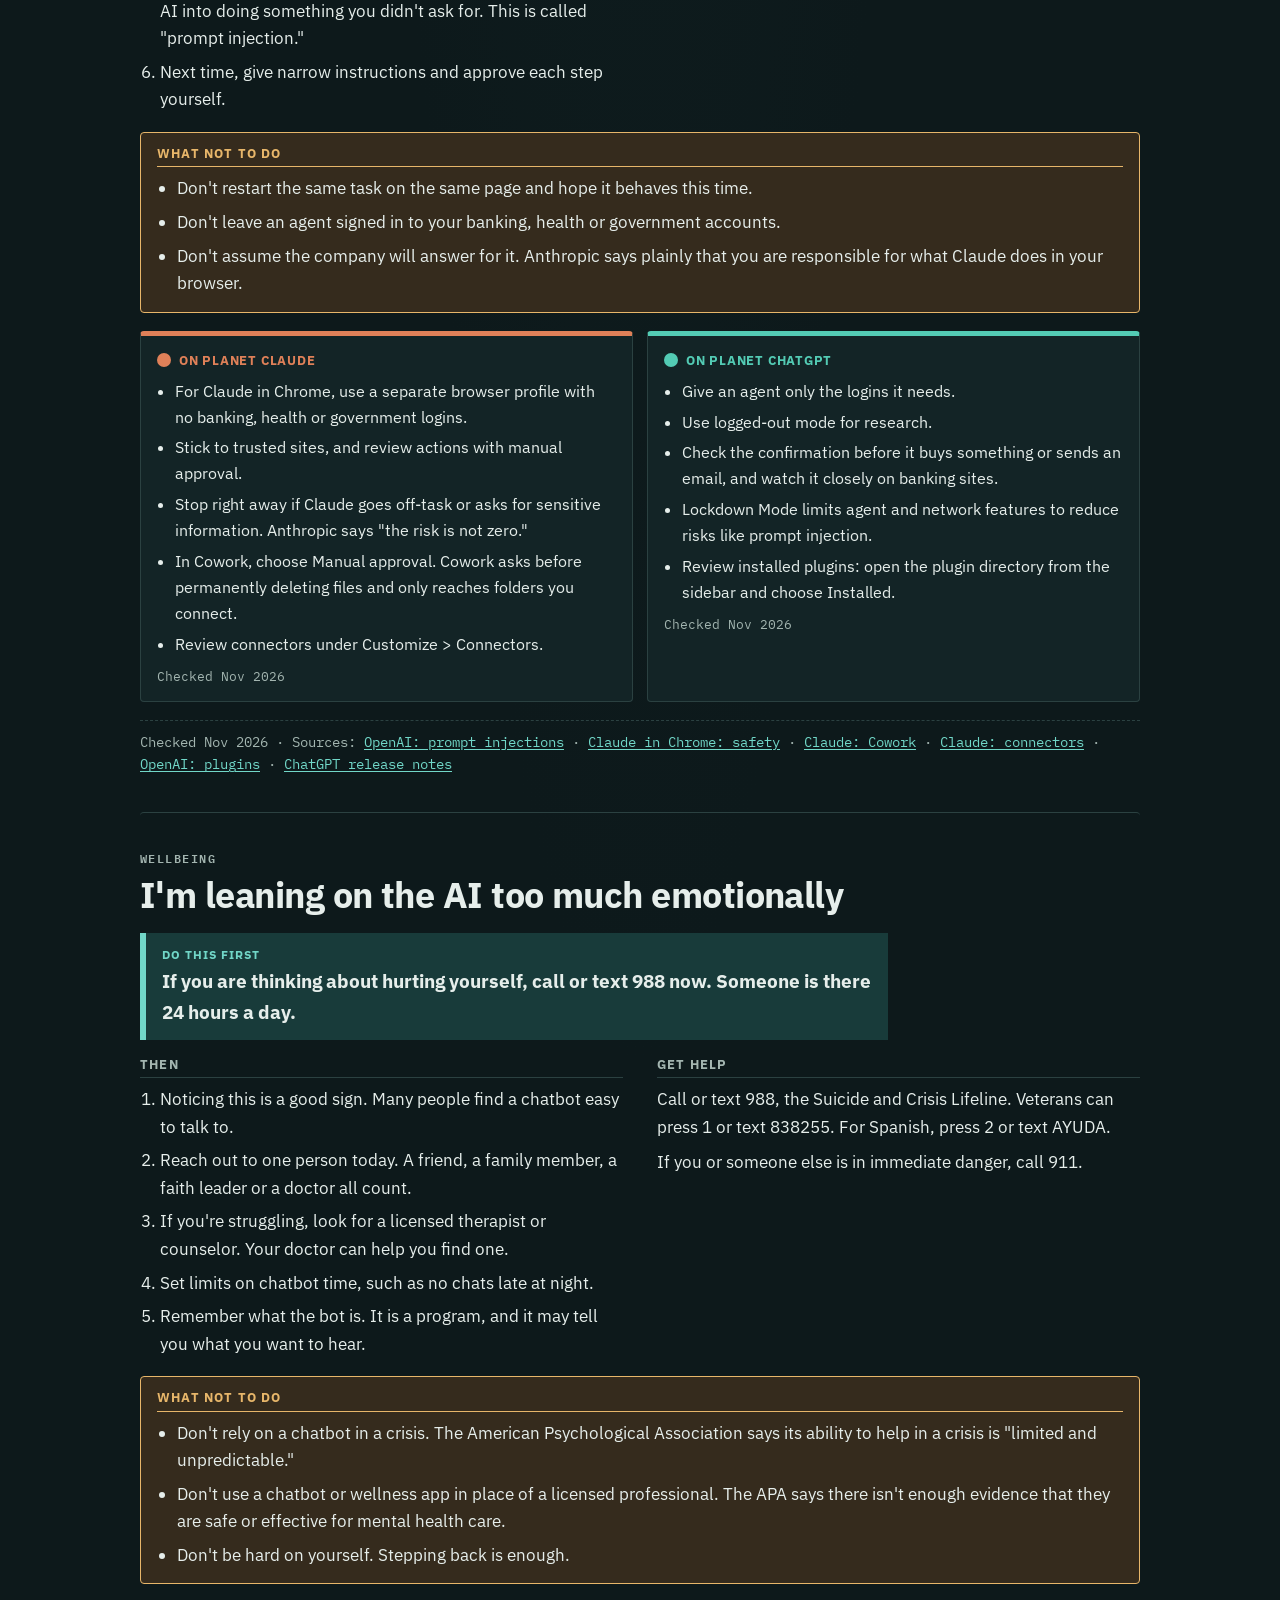
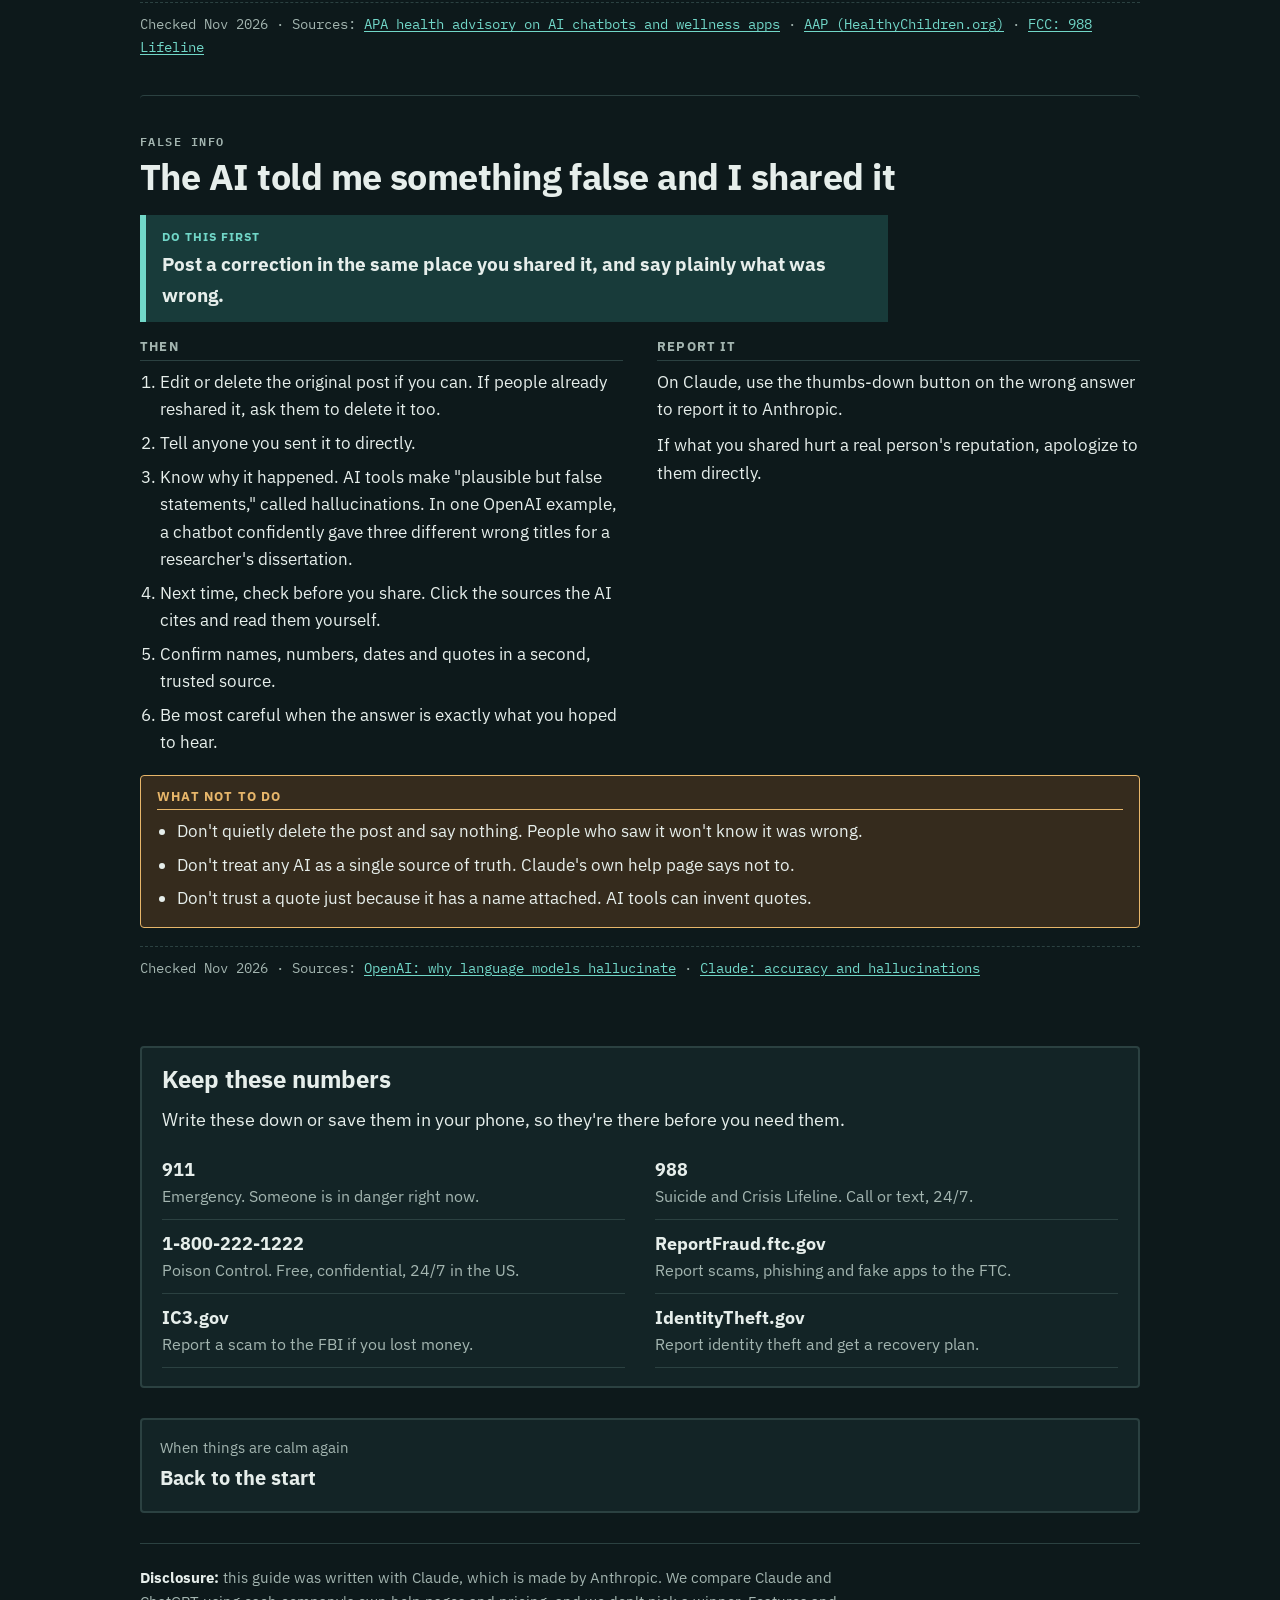
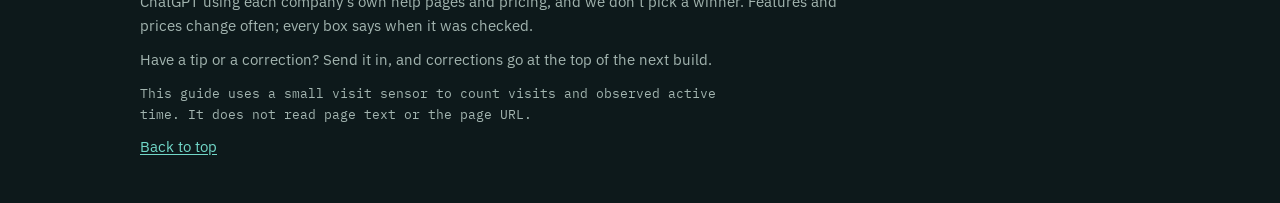
==== commit aeb1b715: "Update guide branding to AI Planets Guide" ====
--- a/help.html
+++ b/help.html
@@ -3,7 +3,7 @@
 <head>
 <meta charset="utf-8">
 <meta name="viewport" content="width=device-width,initial-scale=1,viewport-fit=cover">
-<title>Something Went Wrong · Two Planets</title>
+<title>Something Went Wrong · AI Planets Guide</title>
 
 <link rel="preconnect" href="https://fonts.googleapis.com">
 <link rel="stylesheet" href="https://fonts.googleapis.com/css2?family=IBM+Plex+Mono:wght@400;500;600;700&family=IBM+Plex+Sans:wght@400;500;600;700&display=swap">
@@ -14,7 +14,7 @@
 <div class="wrap" id="top">
 
   <nav class="topnav" aria-label="Guide sections">
-    <a class="brand" href="index.html"><span class="orbs" aria-hidden="true"><i></i><i></i></span><b>Two Planets</b></a>
+    <a class="brand" href="index.html"><span class="orbs" aria-hidden="true"><i></i><i></i></span><b>AI Planets Guide</b></a>
     <ul>
       <li><a href="index.html">Start</a></li>
       <li><a href="level1.html">1 · Launch pad</a></li>
